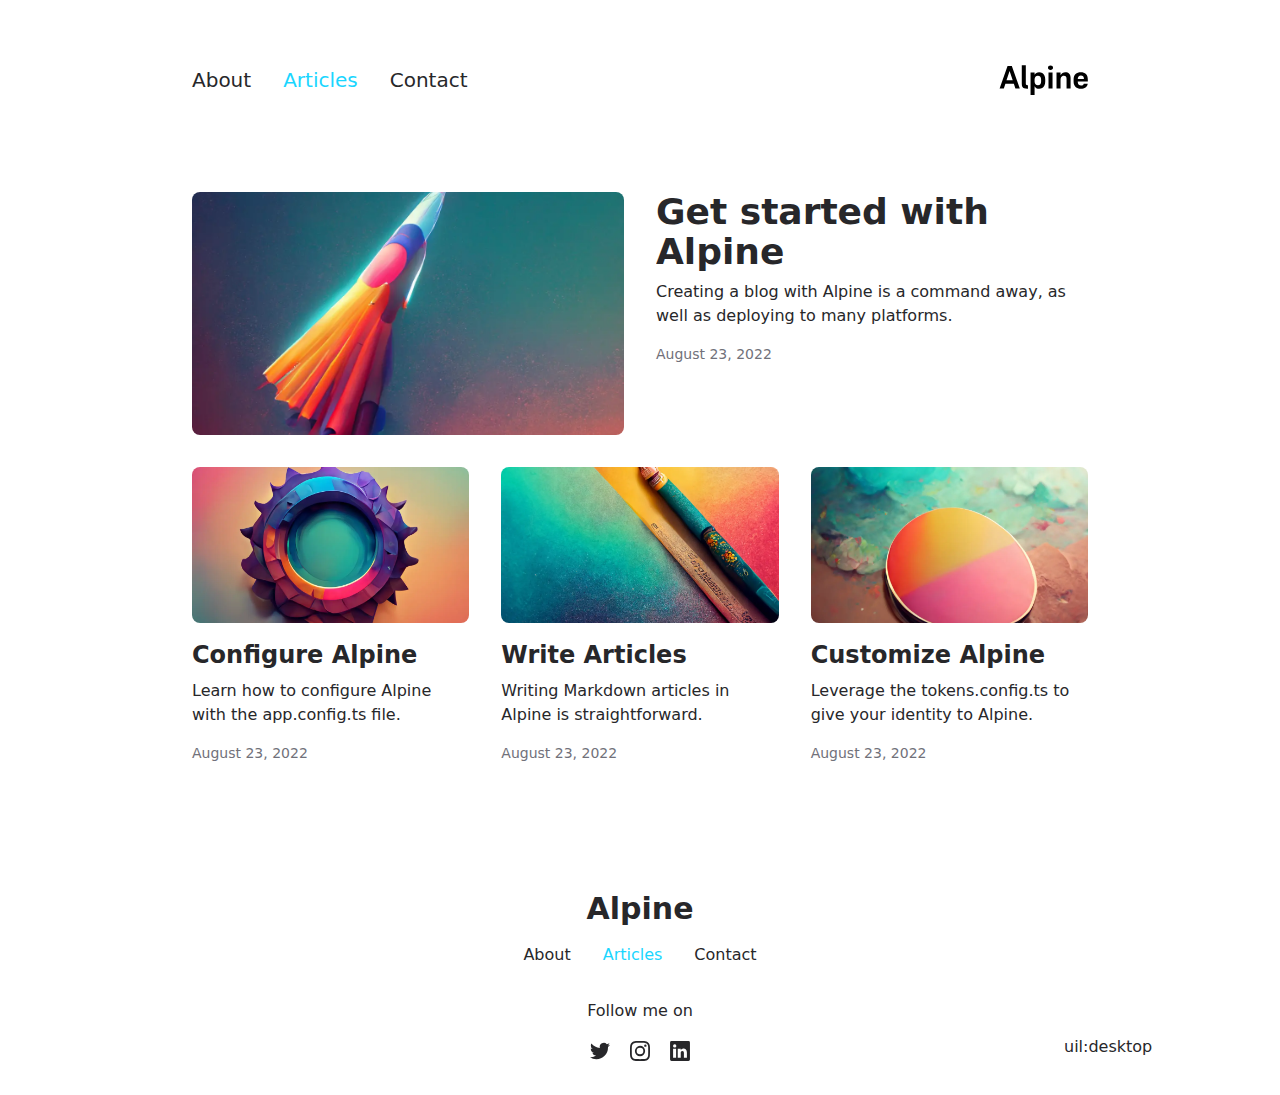
==== articles/index.html @ a4f049fe "Deploying to gh-pages from @ gardun0/jrge.dev@13ced532f6884e72c26c27ffb638f68c0d40d6a2 🚀" ====
<!DOCTYPE html><html  lang="en"><head><meta charset="utf-8">
<meta name="viewport" content="width=device-width, initial-scale=1">
<title>Articles</title>
<meta name="twitter:card" content="summary_large_image">
<meta name="description" content="The minimalist blog theme">
<meta property="og:description" content="The minimalist blog theme">
<meta property="og:image" content="/social-card-preview.png">
<meta property="og:image:width" content="400">
<meta property="og:image:height" content="300">
<meta property="og:image:alt" content="An image showcasing my project.">
<meta property="og:title" content="Articles">
<link rel="preload" as="fetch" crossorigin="anonymous" href="/articles/_payload.json?310885a6-45cf-49e5-b72a-ee10f4594321">
<link rel="stylesheet" href="/_nuxt/entry.CGDsR09b.css">
<link rel="stylesheet" href="/_nuxt/DocumentDrivenNotFound.D7Ogfkhr.css">
<link rel="stylesheet" href="/_nuxt/ArticlesList.Y0WfEeuC.css">
<link rel="stylesheet" href="/_nuxt/ArticlesListItem.BiimP01c.css">
<link rel="stylesheet" href="/_nuxt/ProseA.D4RtImXF.css">
<link rel="stylesheet" href="/_nuxt/ProseCodeInline.DPyaAaT7.css">
<link rel="modulepreload" as="script" crossorigin href="/_nuxt/DwgoKFRY.js">
<link rel="modulepreload" as="script" crossorigin href="/_nuxt/BgvqIIbP.js">
<link rel="modulepreload" as="script" crossorigin href="/_nuxt/DmcOaZJA.js">
<link rel="modulepreload" as="script" crossorigin href="/_nuxt/BT2u7eL3.js">
<link rel="modulepreload" as="script" crossorigin href="/_nuxt/CE3z_dSy.js">
<link rel="modulepreload" as="script" crossorigin href="/_nuxt/CX4j9kTU.js">
<link rel="modulepreload" as="script" crossorigin href="/_nuxt/Cusag2-t.js">
<link rel="modulepreload" as="script" crossorigin href="/_nuxt/DWcatIwq.js">
<link rel="modulepreload" as="script" crossorigin href="/_nuxt/BGIYNRrR.js">
<link rel="modulepreload" as="script" crossorigin href="/_nuxt/Z3zTzfqO.js">
<link rel="modulepreload" as="script" crossorigin href="/_nuxt/BDXi3t1p.js">
<link rel="modulepreload" as="script" crossorigin href="/_nuxt/BcWussCh.js">
<link rel="modulepreload" as="script" crossorigin href="/_nuxt/CdDIcrgh.js">
<link rel="modulepreload" as="script" crossorigin href="/_nuxt/Bj3ToEbf.js">
<link rel="modulepreload" as="script" crossorigin href="/_nuxt/K_tjIROr.js">
<link rel="prefetch" as="style" href="/_nuxt/article.DkPChugH.css">
<link rel="prefetch" as="script" crossorigin href="/_nuxt/NvTXvgBX.js">
<link rel="prefetch" as="script" crossorigin href="/_nuxt/Fs3GGLWB.js">
<link rel="prefetch" as="script" crossorigin href="/_nuxt/DlIsVT0Z.js">
<link rel="prefetch" as="style" href="/_nuxt/useStudio.DzA-IoZ4.css">
<link rel="prefetch" as="script" crossorigin href="/_nuxt/ZYH-drpW.js">
<link rel="prefetch" as="style" href="/_nuxt/error-404.Bwq3Qtp8.css">
<link rel="prefetch" as="script" crossorigin href="/_nuxt/D-zCGaoz.js">
<link rel="prefetch" as="style" href="/_nuxt/error-500.C69HPPxN.css">
<link rel="prefetch" as="script" crossorigin href="/_nuxt/Dinpb3Vk.js">
<script type="module" src="/_nuxt/DwgoKFRY.js" crossorigin></script><style id="pinceau-runtime-hydratable">@media{.phy[--]{--puid:-UDPWq-v;}.pv-PrzTDb{max-width:var(--elements-container-maxWidth);padding-left:var(--elements-container-padding-mobile);padding-right:var(--elements-container-padding-mobile);}@media (min-width: 475px){.pv-PrzTDb{padding-left:var(--elements-container-padding-xs);padding-right:var(--elements-container-padding-xs);}}@media (min-width: 640px){.pv-PrzTDb{padding-left:var(--elements-container-padding-sm);padding-right:var(--elements-container-padding-sm);}}@media (min-width: 768px){.pv-PrzTDb{padding-left:var(--elements-container-padding-md);padding-right:var(--elements-container-padding-md);}}} </style><style id="pinceau-theme">@media { :root {--pinceau-mq: initial; --alpine-readableLine: 68ch;--alpine-backdrop-backgroundColor: #f4f4f5b3;--prose-code-inline-padding: 0.2rem 0.375rem 0.2rem 0.375rem;--prose-code-block-backdropFilter: contrast(1);--prose-code-block-border-style: solid;--prose-code-block-border-width: 1px;--prose-tbody-tr-borderBottom-style: dashed;--prose-tbody-tr-borderBottom-width: 1px;--prose-th-textAlign: inherit;--prose-thead-borderBottom-style: solid;--prose-thead-borderBottom-width: 1px;--prose-thead-border-style: solid;--prose-thead-border-width: 0px;--prose-table-textAlign: start;--prose-hr-width: 1px;--prose-hr-style: solid;--prose-li-listStylePosition: outside;--prose-ol-li-markerColor: currentColor;--prose-ol-paddingInlineStart: 21px;--prose-ol-listStyleType: decimal;--prose-ul-li-markerColor: currentColor;--prose-ul-paddingInlineStart: 21px;--prose-ul-listStyleType: disc;--prose-blockquote-border-style: solid;--prose-blockquote-border-width: 4px;--prose-blockquote-quotes: '201C' '201D' '2018' '2019';--prose-blockquote-paddingInlineStart: 24px;--prose-a-code-color-hover: currentColor;--prose-a-code-color-static: currentColor;--prose-a-hasCode-borderBottom: none;--prose-a-border-distance: 2px;--prose-a-border-color-hover: currentColor;--prose-a-border-color-static: currentColor;--prose-a-border-style-hover: solid;--prose-a-border-style-static: dashed;--prose-a-border-width: 1px;--prose-a-color-static: inherit;--prose-a-textDecoration: none;--prose-h6-margin: 3rem 0 2rem;--prose-h5-margin: 3rem 0 2rem;--prose-h4-margin: 3rem 0 2rem;--prose-h3-margin: 3rem 0 2rem;--prose-h2-margin: 3rem 0 2rem;--prose-h1-margin: 0 0 2rem;--prose-p-fontSize: 18px;--typography-lead-loose: 2;--typography-lead-relaxed: 1.625;--typography-lead-normal: 1.5;--typography-lead-snug: 1.375;--typography-lead-tight: 1.25;--typography-lead-none: 1;--typography-lead-10: 2.5rem;--typography-lead-9: 2.25rem;--typography-lead-8: 2rem;--typography-lead-7: 1.75rem;--typography-lead-6: 1.5rem;--typography-lead-5: 1.25rem;--typography-lead-4: 1rem;--typography-lead-3: .75rem;--typography-lead-2: .5rem;--typography-lead-1: .025rem;--typography-fontWeight-black: 900;--typography-fontWeight-extrabold: 800;--typography-fontWeight-bold: 700;--typography-fontWeight-semibold: 600;--typography-fontWeight-medium: 500;--typography-fontWeight-normal: 400;--typography-fontWeight-light: 300;--typography-fontWeight-extralight: 200;--typography-fontWeight-thin: 100;--typography-fontSize-9xl: 128px;--typography-fontSize-8xl: 96px;--typography-fontSize-7xl: 72px;--typography-fontSize-6xl: 60px;--typography-fontSize-5xl: 48px;--typography-fontSize-4xl: 36px;--typography-fontSize-3xl: 30px;--typography-fontSize-2xl: 24px;--typography-fontSize-xl: 20px;--typography-fontSize-lg: 18px;--typography-fontSize-base: 16px;--typography-fontSize-sm: 14px;--typography-fontSize-xs: 12px;--typography-letterSpacing-wide: 0.025em;--typography-letterSpacing-tight: -0.025em;--typography-verticalMargin-base: 24px;--typography-verticalMargin-sm: 16px;--elements-border-secondary-hover: [object Object];--elements-backdrop-background: #fffc;--elements-backdrop-filter: saturate(200%) blur(20px);--elements-container-maxWidth: 64rem;--lead-loose: 2;--lead-relaxed: 1.625;--lead-normal: 1.5;--lead-snug: 1.375;--lead-tight: 1.25;--lead-none: 1;--lead-10: 2.5rem;--lead-9: 2.25rem;--lead-8: 2rem;--lead-7: 1.75rem;--lead-6: 1.5rem;--lead-5: 1.25rem;--lead-4: 1rem;--lead-3: .75rem;--lead-2: .5rem;--lead-1: .025rem;--letterSpacing-widest: 0.1em;--letterSpacing-wider: 0.05em;--letterSpacing-wide: 0.025em;--letterSpacing-normal: 0em;--letterSpacing-tight: -0.025em;--letterSpacing-tighter: -0.05em;--fontSize-9xl: 8rem;--fontSize-8xl: 6rem;--fontSize-7xl: 4.5rem;--fontSize-6xl: 3.75rem;--fontSize-5xl: 3rem;--fontSize-4xl: 2.25rem;--fontSize-3xl: 1.875rem;--fontSize-2xl: 1.5rem;--fontSize-xl: 1.25rem;--fontSize-lg: 1.125rem;--fontSize-base: 1rem;--fontSize-sm: 0.875rem;--fontSize-xs: 0.75rem;--fontWeight-black: 900;--fontWeight-extrabold: 800;--fontWeight-bold: 700;--fontWeight-semibold: 600;--fontWeight-medium: 500;--fontWeight-normal: 400;--fontWeight-light: 300;--fontWeight-extralight: 200;--fontWeight-thin: 100;--font-mono: ui-monospace, SFMono-Regular, Menlo, Monaco, Consolas, Liberation Mono, Courier New, monospace;--font-serif: ui-serif, Georgia, Cambria, Times New Roman, Times, serif;--font-sans: ui-sans-serif, system-ui, -apple-system, BlinkMacSystemFont, Segoe UI, Roboto, Helvetica Neue, Arial, Noto Sans, sans-serif, Apple Color Emoji, Segoe UI Emoji, Segoe UI Symbol, Noto Color Emoji;--opacity-total: 1;--opacity-high: 0.8;--opacity-medium: 0.5;--opacity-soft: 0.3;--opacity-light: 0.15;--opacity-bright: 0.1;--opacity-noOpacity: 0;--borderWidth-lg: 3px;--borderWidth-md: 2px;--borderWidth-sm: 1px;--borderWidth-noBorder: 0;--space-rem-875: 0.875rem;--space-rem-625: 0.625rem;--space-rem-375: 0.375rem;--space-rem-125: 0.125rem;--space-px: 1px;--space-128: 32rem;--space-96: 24rem;--space-80: 20rem;--space-72: 18rem;--space-64: 16rem;--space-60: 15rem;--space-56: 14rem;--space-52: 13rem;--space-48: 12rem;--space-44: 11rem;--space-40: 10rem;--space-36: 9rem;--space-32: 8rem;--space-28: 7rem;--space-24: 6rem;--space-20: 5rem;--space-16: 4rem;--space-14: 3.5rem;--space-12: 3rem;--space-11: 2.75rem;--space-10: 2.5rem;--space-9: 2.25rem;--space-8: 2rem;--space-7: 1.75rem;--space-6: 1.5rem;--space-5: 1.25rem;--space-4: 1rem;--space-3: 0.75rem;--space-2: 0.5rem;--space-1: 0.25rem;--space-0: 0px;--size-full: 100%;--size-7xl: 80rem;--size-6xl: 72rem;--size-5xl: 64rem;--size-4xl: 56rem;--size-3xl: 48rem;--size-2xl: 42rem;--size-xl: 36rem;--size-lg: 32rem;--size-md: 28rem;--size-sm: 24rem;--size-xs: 20rem;--size-200: 200px;--size-104: 104px;--size-80: 80px;--size-64: 64px;--size-56: 56px;--size-48: 48px;--size-40: 40px;--size-32: 32px;--size-24: 24px;--size-20: 20px;--size-16: 16px;--size-12: 12px;--size-8: 8px;--size-6: 6px;--size-4: 4px;--size-2: 2px;--size-0: 0px;--radii-full: 9999px;--radii-3xl: 1.75rem;--radii-2xl: 1.5rem;--radii-xl: 1rem;--radii-lg: 0.75rem;--radii-md: 0.5rem;--radii-sm: 0.375rem;--radii-xs: 0.25rem;--radii-2xs: 0.125rem;--radii-none: 0px;--shadow-none: 0px 0px 0px 0px transparent;--shadow-lg: 0px 10px 15px -3px #000000, 0px 4px 6px -4px #000000;--shadow-md: 0px 4px 6px -1px #000000, 0px 2px 4px -2px #000000;--shadow-sm: 0px 1px 3px 0px #000000, 0px 1px 2px -1px #000000;--shadow-xs: 0px 1px 2px 0px #000000;--height-screen: 100vh;--width-screen: 100vw;--color-primary-900: #002e38;--color-primary-800: #005c70;--color-primary-700: #008aa9;--color-primary-600: #00b9e1;--color-primary-500: #1ad6ff;--color-primary-400: #40ddff;--color-primary-300: #66e4ff;--color-primary-200: #8deaff;--color-primary-100: #b3f1ff;--color-primary-50: #d9f8ff;--color-ruby-900: #380011;--color-ruby-800: #700021;--color-ruby-700: #a90032;--color-ruby-600: #e10043;--color-ruby-500: #ff1a5e;--color-ruby-400: #ff4079;--color-ruby-300: #ff6694;--color-ruby-200: #ff8dae;--color-ruby-100: #ffb3c9;--color-ruby-50: #ffd9e4;--color-pink-900: #380025;--color-pink-800: #70004b;--color-pink-700: #a90070;--color-pink-600: #e10095;--color-pink-500: #ff1ab2;--color-pink-400: #ff40bf;--color-pink-300: #ff66cc;--color-pink-200: #ff8dd8;--color-pink-100: #ffb3e5;--color-pink-50: #ffd9f2;--color-purple-900: #190038;--color-purple-800: #330070;--color-purple-700: #4c00a9;--color-purple-600: #6500e1;--color-purple-500: #811aff;--color-purple-400: #9640ff;--color-purple-300: #ab66ff;--color-purple-200: #c08dff;--color-purple-100: #d5b3ff;--color-purple-50: #ead9ff;--color-royalblue-900: #0b0531;--color-royalblue-800: #160a62;--color-royalblue-700: #211093;--color-royalblue-600: #2c15c4;--color-royalblue-500: #4127e8;--color-royalblue-400: #614bec;--color-royalblue-300: #806ff0;--color-royalblue-200: #a093f3;--color-royalblue-100: #c0b7f7;--color-royalblue-50: #dfdbfb;--color-indigoblue-900: #001238;--color-indigoblue-800: #002370;--color-indigoblue-700: #0035a9;--color-indigoblue-600: #0047e1;--color-indigoblue-500: #1a62ff;--color-indigoblue-400: #407cff;--color-indigoblue-300: #6696ff;--color-indigoblue-200: #8db0ff;--color-indigoblue-100: #b3cbff;--color-indigoblue-50: #d9e5ff;--color-blue-900: #002438;--color-blue-800: #004870;--color-blue-700: #006ca9;--color-blue-600: #0090e1;--color-blue-500: #1aadff;--color-blue-400: #40bbff;--color-blue-300: #66c8ff;--color-blue-200: #8dd6ff;--color-blue-100: #b3e4ff;--color-blue-50: #d9f1ff;--color-lightblue-900: #002e38;--color-lightblue-800: #005c70;--color-lightblue-700: #008aa9;--color-lightblue-600: #00b9e1;--color-lightblue-500: #1ad6ff;--color-lightblue-400: #40ddff;--color-lightblue-300: #66e4ff;--color-lightblue-200: #8deaff;--color-lightblue-100: #b3f1ff;--color-lightblue-50: #d9f8ff;--color-teal-900: #062a28;--color-teal-800: #0b544f;--color-teal-700: #117d77;--color-teal-600: #16a79e;--color-teal-500: #1cd1c6;--color-teal-400: #36e4da;--color-teal-300: #5fe9e1;--color-teal-200: #87efe9;--color-teal-100: #aff4f0;--color-teal-50: #d7faf8;--color-pear-900: #2a2b09;--color-pear-800: #545512;--color-pear-700: #7e801b;--color-pear-600: #a8aa24;--color-pear-500: #d0d32f;--color-pear-400: #d8da52;--color-pear-300: #e0e274;--color-pear-200: #e8e997;--color-pear-100: #eff0ba;--color-pear-50: #f7f8dc;--color-red-900: #380300;--color-red-800: #700700;--color-red-700: #a90a00;--color-red-600: #e10e00;--color-red-500: #ff281a;--color-red-400: #ff4c40;--color-red-300: #ff7066;--color-red-200: #ff948d;--color-red-100: #ffb7b3;--color-red-50: #ffdbd9;--color-orange-900: #381800;--color-orange-800: #702f00;--color-orange-700: #a94700;--color-orange-600: #e15e00;--color-orange-500: #ff7a1a;--color-orange-400: #ff9040;--color-orange-300: #ffa666;--color-orange-200: #ffbd8d;--color-orange-100: #ffd3b3;--color-orange-50: #ffe9d9;--color-yellow-900: #362b03;--color-yellow-800: #6d5605;--color-yellow-700: #a38108;--color-yellow-600: #daac0a;--color-yellow-500: #f5c828;--color-yellow-400: #f7d14c;--color-yellow-300: #f8da70;--color-yellow-200: #fae393;--color-yellow-100: #fcedb7;--color-yellow-50: #fdf6db;--color-green-900: #003f25;--color-green-800: #005e38;--color-green-700: #007e4a;--color-green-600: #009d5d;--color-green-500: #00bd6f;--color-green-400: #00dc82;--color-green-300: #30ffaa;--color-green-200: #83ffcc;--color-green-100: #acffdd;--color-green-50: #d6ffee;--color-gray-900: #18181B;--color-gray-800: #27272A;--color-gray-700: #3f3f46;--color-gray-600: #52525B;--color-gray-500: #71717A;--color-gray-400: #a1a1aa;--color-gray-300: #D4d4d8;--color-gray-200: #e4e4e7;--color-gray-100: #f4f4f5;--color-gray-50: #fafafa;--color-black: #0c0c0d;--color-white: #FFFFFF;--media-portrait: only screen and (orientation: portrait);--media-landscape: only screen and (orientation: landscape);--media-rm: (prefers-reduced-motion: reduce);--media-2xl: (min-width: 1536px);--media-xl: (min-width: 1280px);--media-lg: (min-width: 1024px);--media-md: (min-width: 768px);--media-sm: (min-width: 640px);--media-xs: (min-width: 475px);--alpine-body-color: var(--color-gray-800);--alpine-body-backgroundColor: var(--color-white);--prose-code-inline-fontWeight: var(--typography-fontWeight-normal);--prose-code-inline-fontSize: var(--typography-fontSize-sm);--prose-code-inline-borderRadius: var(--radii-xs);--prose-code-block-pre-padding: var(--typography-verticalMargin-sm);--prose-code-block-margin: var(--typography-verticalMargin-base) 0;--prose-code-block-fontSize: var(--typography-fontSize-sm);--prose-tbody-code-inline-fontSize: var(--typography-fontSize-sm);--prose-tbody-td-padding: var(--typography-verticalMargin-sm);--prose-th-fontWeight: var(--typography-fontWeight-semibold);--prose-th-padding: 0 var(--typography-verticalMargin-sm) var(--typography-verticalMargin-sm) var(--typography-verticalMargin-sm);--prose-table-lineHeight: var(--typography-lead-6);--prose-table-fontSize: var(--typography-fontSize-sm);--prose-table-margin: var(--typography-verticalMargin-base) 0;--prose-hr-margin: var(--typography-verticalMargin-base) 0;--prose-li-margin: var(--typography-verticalMargin-sm) 0;--prose-ol-margin: var(--typography-verticalMargin-base) 0;--prose-ul-margin: var(--typography-verticalMargin-base) 0;--prose-blockquote-margin: var(--typography-verticalMargin-base) 0;--prose-a-code-border-style: var(--prose-a-border-style-static);--prose-a-code-border-width: var(--prose-a-border-width);--prose-a-fontWeight: var(--typography-fontWeight-medium);--prose-img-margin: var(--typography-verticalMargin-base) 0;--prose-strong-fontWeight: var(--typography-fontWeight-semibold);--prose-h6-iconSize: var(--typography-fontSize-base);--prose-h6-fontWeight: var(--typography-fontWeight-semibold);--prose-h6-lineHeight: var(--typography-lead-normal);--prose-h6-fontSize: var(--typography-fontSize-lg);--prose-h5-iconSize: var(--typography-fontSize-lg);--prose-h5-fontWeight: var(--typography-fontWeight-semibold);--prose-h5-lineHeight: var(--typography-lead-snug);--prose-h5-fontSize: var(--typography-fontSize-xl);--prose-h4-iconSize: var(--typography-fontSize-lg);--prose-h4-letterSpacing: var(--typography-letterSpacing-tight);--prose-h4-fontWeight: var(--typography-fontWeight-semibold);--prose-h4-lineHeight: var(--typography-lead-snug);--prose-h4-fontSize: var(--typography-fontSize-2xl);--prose-h3-iconSize: var(--typography-fontSize-xl);--prose-h3-letterSpacing: var(--typography-letterSpacing-tight);--prose-h3-fontWeight: var(--typography-fontWeight-semibold);--prose-h3-lineHeight: var(--typography-lead-snug);--prose-h3-fontSize: var(--typography-fontSize-3xl);--prose-h2-iconSize: var(--typography-fontSize-2xl);--prose-h2-letterSpacing: var(--typography-letterSpacing-tight);--prose-h2-fontWeight: var(--typography-fontWeight-semibold);--prose-h2-lineHeight: var(--typography-lead-tight);--prose-h2-fontSize: var(--typography-fontSize-4xl);--prose-h1-iconSize: var(--typography-fontSize-3xl);--prose-h1-letterSpacing: var(--typography-letterSpacing-tight);--prose-h1-fontWeight: var(--typography-fontWeight-bold);--prose-h1-lineHeight: var(--typography-lead-tight);--prose-h1-fontSize: var(--typography-fontSize-5xl);--prose-p-br-margin: var(--typography-verticalMargin-base) 0 0 0;--prose-p-margin: var(--typography-verticalMargin-base) 0;--prose-p-lineHeight: var(--typography-lead-normal);--typography-color-primary-900: var(--color-primary-900);--typography-color-primary-800: var(--color-primary-800);--typography-color-primary-700: var(--color-primary-700);--typography-color-primary-600: var(--color-primary-600);--typography-color-primary-500: var(--color-primary-500);--typography-color-primary-400: var(--color-primary-400);--typography-color-primary-300: var(--color-primary-300);--typography-color-primary-200: var(--color-primary-200);--typography-color-primary-100: var(--color-primary-100);--typography-color-primary-50: var(--color-primary-50);--typography-font-code: var(--font-mono);--typography-font-body: var(--font-sans);--typography-font-display: var(--font-sans);--typography-body-backgroundColor: var(--color-white);--typography-body-color: var(--color-black);--elements-state-danger-borderColor-secondary: var(--color-red-200);--elements-state-danger-borderColor-primary: var(--color-red-100);--elements-state-danger-backgroundColor-secondary: var(--color-red-100);--elements-state-danger-backgroundColor-primary: var(--color-red-50);--elements-state-danger-color-secondary: var(--color-red-600);--elements-state-danger-color-primary: var(--color-red-500);--elements-state-warning-borderColor-secondary: var(--color-yellow-200);--elements-state-warning-borderColor-primary: var(--color-yellow-100);--elements-state-warning-backgroundColor-secondary: var(--color-yellow-100);--elements-state-warning-backgroundColor-primary: var(--color-yellow-50);--elements-state-warning-color-secondary: var(--color-yellow-700);--elements-state-warning-color-primary: var(--color-yellow-600);--elements-state-success-borderColor-secondary: var(--color-green-200);--elements-state-success-borderColor-primary: var(--color-green-100);--elements-state-success-backgroundColor-secondary: var(--color-green-100);--elements-state-success-backgroundColor-primary: var(--color-green-50);--elements-state-success-color-secondary: var(--color-green-600);--elements-state-success-color-primary: var(--color-green-500);--elements-state-info-borderColor-secondary: var(--color-blue-200);--elements-state-info-borderColor-primary: var(--color-blue-100);--elements-state-info-backgroundColor-secondary: var(--color-blue-100);--elements-state-info-backgroundColor-primary: var(--color-blue-50);--elements-state-info-color-secondary: var(--color-blue-600);--elements-state-info-color-primary: var(--color-blue-500);--elements-state-primary-borderColor-secondary: var(--color-primary-200);--elements-state-primary-borderColor-primary: var(--color-primary-100);--elements-state-primary-backgroundColor-secondary: var(--color-primary-100);--elements-state-primary-backgroundColor-primary: var(--color-primary-50);--elements-state-primary-color-secondary: var(--color-primary-700);--elements-state-primary-color-primary: var(--color-primary-600);--elements-surface-secondary-backgroundColor: var(--color-gray-200);--elements-surface-primary-backgroundColor: var(--color-gray-100);--elements-surface-background-base: var(--color-gray-100);--elements-border-secondary-static: var(--color-gray-200);--elements-border-primary-hover: var(--color-gray-200);--elements-border-primary-static: var(--color-gray-100);--elements-container-padding-md: var(--space-16);--elements-container-padding-sm: var(--space-12);--elements-container-padding-xs: var(--space-8);--elements-container-padding-mobile: var(--space-6);--elements-text-secondary-color-hover: var(--color-gray-700);--elements-text-secondary-color-static: var(--color-gray-500);--elements-text-primary-color-static: var(--color-gray-900);--text-6xl-lineHeight: var(--lead-none);--text-6xl-fontSize: var(--fontSize-6xl);--text-5xl-lineHeight: var(--lead-none);--text-5xl-fontSize: var(--fontSize-5xl);--text-4xl-lineHeight: var(--lead-10);--text-4xl-fontSize: var(--fontSize-4xl);--text-3xl-lineHeight: var(--lead-9);--text-3xl-fontSize: var(--fontSize-3xl);--text-2xl-lineHeight: var(--lead-8);--text-2xl-fontSize: var(--fontSize-2xl);--text-xl-lineHeight: var(--lead-7);--text-xl-fontSize: var(--fontSize-xl);--text-lg-lineHeight: var(--lead-7);--text-lg-fontSize: var(--fontSize-lg);--text-base-lineHeight: var(--lead-6);--text-base-fontSize: var(--fontSize-base);--text-sm-lineHeight: var(--lead-5);--text-sm-fontSize: var(--fontSize-sm);--text-xs-lineHeight: var(--lead-4);--text-xs-fontSize: var(--fontSize-xs);--shadow-2xl: 0px 25px 50px -12px var(--color-gray-900);--shadow-xl: 0px 20px 25px -5px var(--color-gray-400), 0px 8px 10px -6px #000000;--color-secondary-900: var(--color-gray-900);--color-secondary-800: var(--color-gray-800);--color-secondary-700: var(--color-gray-700);--color-secondary-600: var(--color-gray-600);--color-secondary-500: var(--color-gray-500);--color-secondary-400: var(--color-gray-400);--color-secondary-300: var(--color-gray-300);--color-secondary-200: var(--color-gray-200);--color-secondary-100: var(--color-gray-100);--color-secondary-50: var(--color-gray-50);--prose-a-code-background-hover: var(--typography-color-primary-50);--prose-a-code-border-color-hover: var(--typography-color-primary-500);--prose-a-color-hover: var(--typography-color-primary-500);--typography-color-secondary-900: var(--color-secondary-900);--typography-color-secondary-800: var(--color-secondary-800);--typography-color-secondary-700: var(--color-secondary-700);--typography-color-secondary-600: var(--color-secondary-600);--typography-color-secondary-500: var(--color-secondary-500);--typography-color-secondary-400: var(--color-secondary-400);--typography-color-secondary-300: var(--color-secondary-300);--typography-color-secondary-200: var(--color-secondary-200);--typography-color-secondary-100: var(--color-secondary-100);--typography-color-secondary-50: var(--color-secondary-50);--prose-code-inline-backgroundColor: var(--typography-color-secondary-100);--prose-code-inline-color: var(--typography-color-secondary-700);--prose-code-block-backgroundColor: var(--typography-color-secondary-100);--prose-code-block-color: var(--typography-color-secondary-700);--prose-code-block-border-color: var(--typography-color-secondary-200);--prose-tbody-tr-borderBottom-color: var(--typography-color-secondary-200);--prose-th-color: var(--typography-color-secondary-600);--prose-thead-borderBottom-color: var(--typography-color-secondary-200);--prose-thead-border-color: var(--typography-color-secondary-300);--prose-hr-color: var(--typography-color-secondary-200);--prose-blockquote-border-color: var(--typography-color-secondary-200);--prose-blockquote-color: var(--typography-color-secondary-500);--prose-a-code-border-color-static: var(--typography-color-secondary-400); } }@media { :root.dark {--pinceau-mq: dark; --alpine-backdrop-backgroundColor: #18181bb3;--prose-code-block-backdropFilter: contrast(1);--prose-ol-li-markerColor: currentColor;--prose-ul-li-markerColor: currentColor;--prose-a-code-color-hover: currentColor;--prose-a-code-color-static: currentColor;--prose-a-border-color-hover: currentColor;--prose-a-border-color-static: currentColor;--prose-a-color-static: inherit;--elements-backdrop-background: #0c0d0ccc;--alpine-body-color: var(--color-gray-200);--alpine-body-backgroundColor: var(--color-black);--typography-body-backgroundColor: var(--color-black);--typography-body-color: var(--color-white);--elements-state-danger-borderColor-secondary: var(--color-red-700);--elements-state-danger-borderColor-primary: var(--color-red-800);--elements-state-danger-backgroundColor-secondary: var(--color-red-800);--elements-state-danger-backgroundColor-primary: var(--color-red-900);--elements-state-danger-color-secondary: var(--color-red-200);--elements-state-danger-color-primary: var(--color-red-300);--elements-state-warning-borderColor-secondary: var(--color-yellow-700);--elements-state-warning-borderColor-primary: var(--color-yellow-800);--elements-state-warning-backgroundColor-secondary: var(--color-yellow-800);--elements-state-warning-backgroundColor-primary: var(--color-yellow-900);--elements-state-warning-color-secondary: var(--color-yellow-200);--elements-state-warning-color-primary: var(--color-yellow-400);--elements-state-success-borderColor-secondary: var(--color-green-700);--elements-state-success-borderColor-primary: var(--color-green-800);--elements-state-success-backgroundColor-secondary: var(--color-green-800);--elements-state-success-backgroundColor-primary: var(--color-green-900);--elements-state-success-color-secondary: var(--color-green-200);--elements-state-success-color-primary: var(--color-green-400);--elements-state-info-borderColor-secondary: var(--color-blue-700);--elements-state-info-borderColor-primary: var(--color-blue-800);--elements-state-info-backgroundColor-secondary: var(--color-blue-800);--elements-state-info-backgroundColor-primary: var(--color-blue-900);--elements-state-info-color-secondary: var(--color-blue-200);--elements-state-info-color-primary: var(--color-blue-400);--elements-state-primary-borderColor-secondary: var(--color-primary-700);--elements-state-primary-borderColor-primary: var(--color-primary-800);--elements-state-primary-backgroundColor-secondary: var(--color-primary-800);--elements-state-primary-backgroundColor-primary: var(--color-primary-900);--elements-state-primary-color-secondary: var(--color-primary-200);--elements-state-primary-color-primary: var(--color-primary-400);--elements-surface-secondary-backgroundColor: var(--color-gray-800);--elements-surface-primary-backgroundColor: var(--color-gray-900);--elements-surface-background-base: var(--color-gray-900);--elements-border-secondary-static: var(--color-gray-800);--elements-border-primary-hover: var(--color-gray-800);--elements-border-primary-static: var(--color-gray-900);--elements-text-secondary-color-hover: var(--color-gray-200);--elements-text-secondary-color-static: var(--color-gray-400);--elements-text-primary-color-static: var(--color-gray-50);--prose-a-code-background-hover: var(--typography-color-primary-900);--prose-a-code-border-color-hover: var(--typography-color-primary-600);--prose-a-color-hover: var(--typography-color-primary-400);--prose-code-inline-backgroundColor: var(--typography-color-secondary-800);--prose-code-inline-color: var(--typography-color-secondary-200);--prose-code-block-backgroundColor: var(--typography-color-secondary-900);--prose-code-block-color: var(--typography-color-secondary-200);--prose-code-block-border-color: var(--typography-color-secondary-800);--prose-tbody-tr-borderBottom-color: var(--typography-color-secondary-800);--prose-th-color: var(--typography-color-secondary-400);--prose-thead-borderBottom-color: var(--typography-color-secondary-800);--prose-thead-border-color: var(--typography-color-secondary-600);--prose-hr-color: var(--typography-color-secondary-800);--prose-blockquote-border-color: var(--typography-color-secondary-700);--prose-blockquote-color: var(--typography-color-secondary-400);--prose-a-code-border-color-static: var(--typography-color-secondary-600); } }</style><script>"use strict";(()=>{const a=window,e=document.documentElement,c=window.localStorage,d=["dark","light"],n=c&&c.getItem&&c.getItem("nuxt-color-mode")||"system";let l=n==="system"?f():n;const i=e.getAttribute("data-color-mode-forced");i&&(l=i),r(l),a["__NUXT_COLOR_MODE__"]={preference:n,value:l,getColorScheme:f,addColorScheme:r,removeColorScheme:u};function r(o){const t=""+o+"",s="";e.classList?e.classList.add(t):e.className+=" "+t,s&&e.setAttribute("data-"+s,o)}function u(o){const t=""+o+"",s="";e.classList?e.classList.remove(t):e.className=e.className.replace(new RegExp(t,"g"),""),s&&e.removeAttribute("data-"+s)}function m(o){return a.matchMedia("(prefers-color-scheme"+o+")")}function f(){if(a.matchMedia&&m("").media!=="not all"){for(const o of d)if(m(":"+o).matches)return o}return"light"}})();
</script></head><body><div id="__nuxt"><div class="container pv-PrzTDb pc--UDPWq app-layout" data-v-b7128002 data-v-aa14d472><!--[--><div class="nuxt-progress" style="width:0%;height:3px;opacity:0;background-size:Infinity% auto;" data-v-b7128002></div><header class="right" data-v-b7128002 data-v-dfd7c317><div class="menu" data-v-dfd7c317><button aria-label="Navigation Menu" data-v-dfd7c317><svg width="24" height="24" viewBox="0 0 68 68" fill="currentColor" xmlns="http://www.w3.org/2000/svg" data-v-dfd7c317><path d="M8 34C8 32.1362 8 31.2044 8.30448 30.4693C8.71046 29.4892 9.48915 28.7105 10.4693 28.3045C11.2044 28 12.1362 28 14 28C15.8638 28 16.7956 28 17.5307 28.3045C18.5108 28.7105 19.2895 29.4892 19.6955 30.4693C20 31.2044 20 32.1362 20 34C20 35.8638 20 36.7956 19.6955 37.5307C19.2895 38.5108 18.5108 39.2895 17.5307 39.6955C16.7956 40 15.8638 40 14 40C12.1362 40 11.2044 40 10.4693 39.6955C9.48915 39.2895 8.71046 38.5108 8.30448 37.5307C8 36.7956 8 35.8638 8 34Z" data-v-dfd7c317></path><path d="M28 34C28 32.1362 28 31.2044 28.3045 30.4693C28.7105 29.4892 29.4892 28.7105 30.4693 28.3045C31.2044 28 32.1362 28 34 28C35.8638 28 36.7956 28 37.5307 28.3045C38.5108 28.7105 39.2895 29.4892 39.6955 30.4693C40 31.2044 40 32.1362 40 34C40 35.8638 40 36.7956 39.6955 37.5307C39.2895 38.5108 38.5108 39.2895 37.5307 39.6955C36.7956 40 35.8638 40 34 40C32.1362 40 31.2044 40 30.4693 39.6955C29.4892 39.2895 28.7105 38.5108 28.3045 37.5307C28 36.7956 28 35.8638 28 34Z" data-v-dfd7c317></path><path d="M48 34C48 32.1362 48 31.2044 48.3045 30.4693C48.7105 29.4892 49.4892 28.7105 50.4693 28.3045C51.2044 28 52.1362 28 54 28C55.8638 28 56.7956 28 57.5307 28.3045C58.5108 28.7105 59.2895 29.4892 59.6955 30.4693C60 31.2044 60 32.1362 60 34C60 35.8638 60 36.7956 59.6955 37.5307C59.2895 38.5108 58.5108 39.2895 57.5307 39.6955C56.7956 40 55.8638 40 54 40C52.1362 40 51.2044 40 50.4693 39.6955C49.4892 39.2895 48.7105 38.5108 48.3045 37.5307C48 36.7956 48 35.8638 48 34Z" data-v-dfd7c317></path></svg></button></div><div class="overlay" data-v-dfd7c317><nav data-v-dfd7c317 data-v-553f153c><ul data-v-553f153c><!--[--><li data-v-553f153c><a href="/" class="" data-v-553f153c><span class="underline-fx" data-v-553f153c></span> About</a></li><li data-v-553f153c><a aria-current="page" href="/articles" class="router-link-active router-link-exact-active" data-v-553f153c><span class="underline-fx" data-v-553f153c></span> Articles</a></li><li data-v-553f153c><a href="/contact" class="" data-v-553f153c><span class="underline-fx" data-v-553f153c></span> Contact</a></li><!--]--></ul></nav></div><div class="logo" data-v-dfd7c317><a href="/" class="" data-v-dfd7c317><img src="/logo-dark.svg" class="dark-img" alt="alpine" width="89" height="31" data-v-dfd7c317><img src="/logo.svg" class="light-img" alt="alpine" width="89" height="31" data-v-dfd7c317></a></div><div class="main-nav" data-v-dfd7c317><nav data-v-dfd7c317 data-v-553f153c><ul data-v-553f153c><!--[--><li data-v-553f153c><a href="/" class="" data-v-553f153c><span class="underline-fx" data-v-553f153c></span> About</a></li><li data-v-553f153c><a aria-current="page" href="/articles" class="router-link-active router-link-exact-active" data-v-553f153c><span class="underline-fx" data-v-553f153c></span> Articles</a></li><li data-v-553f153c><a href="/contact" class="" data-v-553f153c><span class="underline-fx" data-v-553f153c></span> Contact</a></li><!--]--></ul></nav></div></header><!--[--><div class="document-driven-page"><main><!--[--><div><div class="articles-list" data-v-9864cc41><div class="featured" data-v-9864cc41><article class="featured" data-v-9864cc41 data-v-f1a3eb6c><div class="image" data-v-f1a3eb6c><!----><a href="/articles/get-started" class="" data-v-f1a3eb6c><img src="/articles/get-started.webp" alt="Get started with Alpine" width="16" height="9" data-v-f1a3eb6c></a></div><div class="content" data-v-f1a3eb6c><a href="/articles/get-started" class="headline" data-v-f1a3eb6c><h1 data-v-f1a3eb6c>Get started with Alpine</h1></a><p class="description" data-v-f1a3eb6c>Creating a blog with Alpine is a command away, as well as deploying to many platforms.</p><time data-v-f1a3eb6c>August 23, 2022</time></div></article></div><div class="layout" data-v-9864cc41><!--[--><article class="" data-v-9864cc41 data-v-f1a3eb6c><div class="image" data-v-f1a3eb6c><!----><a href="/articles/configure" class="" data-v-f1a3eb6c><img src="/articles/configure-alpine.webp" alt="Configure Alpine" width="16" height="9" data-v-f1a3eb6c></a></div><div class="content" data-v-f1a3eb6c><a href="/articles/configure" class="headline" data-v-f1a3eb6c><h1 data-v-f1a3eb6c>Configure Alpine</h1></a><p class="description" data-v-f1a3eb6c>Learn how to configure Alpine with the app.config.ts file.</p><time data-v-f1a3eb6c>August 23, 2022</time></div></article><article class="" data-v-9864cc41 data-v-f1a3eb6c><div class="image" data-v-f1a3eb6c><!----><a href="/articles/write-articles" class="" data-v-f1a3eb6c><img src="/articles/write-articles.webp" alt="Write Articles" width="16" height="9" data-v-f1a3eb6c></a></div><div class="content" data-v-f1a3eb6c><a href="/articles/write-articles" class="headline" data-v-f1a3eb6c><h1 data-v-f1a3eb6c>Write Articles</h1></a><p class="description" data-v-f1a3eb6c>Writing Markdown articles in Alpine is straightforward.</p><time data-v-f1a3eb6c>August 23, 2022</time></div></article><article class="" data-v-9864cc41 data-v-f1a3eb6c><div class="image" data-v-f1a3eb6c><!----><a href="/articles/design-tokens" class="" data-v-f1a3eb6c><img src="/articles/design-tokens.webp" alt="Customize Alpine" width="16" height="9" data-v-f1a3eb6c></a></div><div class="content" data-v-f1a3eb6c><a href="/articles/design-tokens" class="headline" data-v-f1a3eb6c><h1 data-v-f1a3eb6c>Customize Alpine</h1></a><p class="description" data-v-f1a3eb6c>Leverage the tokens.config.ts to give your identity to Alpine.</p><time data-v-f1a3eb6c>August 23, 2022</time></div></article><!--]--></div></div></div><!--]--></main></div><!--]--><footer class="center" data-v-b7128002 data-v-2d5209d7><a href="https://www.github.com/nuxt-themes/alpine" rel="noopener noreferrer" class="credits" data-v-2d5209d7>Alpine</a><div class="navigation" data-v-2d5209d7><nav data-v-2d5209d7 data-v-553f153c><ul data-v-553f153c><!--[--><li data-v-553f153c><a href="/" class="" data-v-553f153c><span class="underline-fx" data-v-553f153c></span> About</a></li><li data-v-553f153c><a aria-current="page" href="/articles" class="router-link-active router-link-exact-active" data-v-553f153c><span class="underline-fx" data-v-553f153c></span> Articles</a></li><li data-v-553f153c><a href="/contact" class="" data-v-553f153c><span class="underline-fx" data-v-553f153c></span> Contact</a></li><!--]--></ul></nav></div><p class="message" data-v-2d5209d7>Follow me on</p><div class="icons" data-v-2d5209d7><div class="social" data-v-2d5209d7><!--[--><a href="https://twitter.com/nuxtlabs" rel="noopener noreferrer" target="_blank" title="nuxtlabs" aria-label="nuxtlabs" data-v-3529012b><svg xmlns="http://www.w3.org/2000/svg" xmlns:xlink="http://www.w3.org/1999/xlink" aria-hidden="true" role="img" class="icon" data-v-3529012b style="" width="1em" height="1em" viewBox="0 0 24 24" data-v-bcfe47ef><path fill="currentColor" d="M22 5.8a8.49 8.49 0 0 1-2.36.64a4.13 4.13 0 0 0 1.81-2.27a8.21 8.21 0 0 1-2.61 1a4.1 4.1 0 0 0-7 3.74a11.64 11.64 0 0 1-8.45-4.29a4.16 4.16 0 0 0-.55 2.07a4.09 4.09 0 0 0 1.82 3.41a4.05 4.05 0 0 1-1.86-.51v.05a4.1 4.1 0 0 0 3.3 4a3.93 3.93 0 0 1-1.1.17a4.9 4.9 0 0 1-.77-.07a4.11 4.11 0 0 0 3.83 2.84A8.22 8.22 0 0 1 3 18.34a7.93 7.93 0 0 1-1-.06a11.57 11.57 0 0 0 6.29 1.85A11.59 11.59 0 0 0 20 8.45v-.53a8.43 8.43 0 0 0 2-2.12"/></svg></a><a href="https://instagram.com/atinuxt" rel="noopener noreferrer" target="_blank" title="atinuxt" aria-label="atinuxt" data-v-3529012b><svg xmlns="http://www.w3.org/2000/svg" xmlns:xlink="http://www.w3.org/1999/xlink" aria-hidden="true" role="img" class="icon" data-v-3529012b style="" width="1em" height="1em" viewBox="0 0 24 24" data-v-bcfe47ef><path fill="currentColor" d="M17.34 5.46a1.2 1.2 0 1 0 1.2 1.2a1.2 1.2 0 0 0-1.2-1.2m4.6 2.42a7.59 7.59 0 0 0-.46-2.43a4.94 4.94 0 0 0-1.16-1.77a4.7 4.7 0 0 0-1.77-1.15a7.3 7.3 0 0 0-2.43-.47C15.06 2 14.72 2 12 2s-3.06 0-4.12.06a7.3 7.3 0 0 0-2.43.47a4.78 4.78 0 0 0-1.77 1.15a4.7 4.7 0 0 0-1.15 1.77a7.3 7.3 0 0 0-.47 2.43C2 8.94 2 9.28 2 12s0 3.06.06 4.12a7.3 7.3 0 0 0 .47 2.43a4.7 4.7 0 0 0 1.15 1.77a4.78 4.78 0 0 0 1.77 1.15a7.3 7.3 0 0 0 2.43.47C8.94 22 9.28 22 12 22s3.06 0 4.12-.06a7.3 7.3 0 0 0 2.43-.47a4.7 4.7 0 0 0 1.77-1.15a4.85 4.85 0 0 0 1.16-1.77a7.59 7.59 0 0 0 .46-2.43c0-1.06.06-1.4.06-4.12s0-3.06-.06-4.12M20.14 16a5.61 5.61 0 0 1-.34 1.86a3.06 3.06 0 0 1-.75 1.15a3.19 3.19 0 0 1-1.15.75a5.61 5.61 0 0 1-1.86.34c-1 .05-1.37.06-4 .06s-3 0-4-.06a5.73 5.73 0 0 1-1.94-.3a3.27 3.27 0 0 1-1.1-.75a3 3 0 0 1-.74-1.15a5.54 5.54 0 0 1-.4-1.9c0-1-.06-1.37-.06-4s0-3 .06-4a5.54 5.54 0 0 1 .35-1.9A3 3 0 0 1 5 5a3.14 3.14 0 0 1 1.1-.8A5.73 5.73 0 0 1 8 3.86c1 0 1.37-.06 4-.06s3 0 4 .06a5.61 5.61 0 0 1 1.86.34a3.06 3.06 0 0 1 1.19.8a3.06 3.06 0 0 1 .75 1.1a5.61 5.61 0 0 1 .34 1.9c.05 1 .06 1.37.06 4s-.01 3-.06 4M12 6.87A5.13 5.13 0 1 0 17.14 12A5.12 5.12 0 0 0 12 6.87m0 8.46A3.33 3.33 0 1 1 15.33 12A3.33 3.33 0 0 1 12 15.33"/></svg></a><a href="https://www.linkedin.com/company/nuxtlabs" rel="noopener noreferrer" target="_blank" title="LinkedIn" aria-label="LinkedIn" data-v-3529012b><svg xmlns="http://www.w3.org/2000/svg" xmlns:xlink="http://www.w3.org/1999/xlink" aria-hidden="true" role="img" class="icon" data-v-3529012b style="" width="1em" height="1em" viewBox="0 0 24 24" data-v-bcfe47ef><path fill="currentColor" d="M20.47 2H3.53a1.45 1.45 0 0 0-1.47 1.43v17.14A1.45 1.45 0 0 0 3.53 22h16.94a1.45 1.45 0 0 0 1.47-1.43V3.43A1.45 1.45 0 0 0 20.47 2M8.09 18.74h-3v-9h3ZM6.59 8.48a1.56 1.56 0 1 1 0-3.12a1.57 1.57 0 1 1 0 3.12m12.32 10.26h-3v-4.83c0-1.21-.43-2-1.52-2A1.65 1.65 0 0 0 12.85 13a2 2 0 0 0-.1.73v5h-3v-9h3V11a3 3 0 0 1 2.71-1.5c2 0 3.45 1.29 3.45 4.06Z"/></svg></a><!--]--></div><div class="color-mode-switch" data-v-2d5209d7><button aria-label="Color Mode" data-v-2d5209d7 data-v-323f7ca0><span data-v-323f7ca0></span></button></div></div></footer><!--]--></div></div><div id="teleports"></div><script type="application/json" id="__NUXT_DATA__" data-ssr="true" data-src="/articles/_payload.json?310885a6-45cf-49e5-b72a-ee10f4594321">[{"state":1,"once":79,"_errors":81,"serverRendered":51,"path":7,"prerenderedAt":84},["Reactive",2],{"$sdd-pages":3,"$sdd-surrounds":29,"$sdd-globals":47,"$scolor-mode":49,"$sdd-navigation":52,"$sicons":70},["ShallowRef",4],["ShallowReactive",5],{"/articles":6},{"_path":7,"_dir":8,"_draft":9,"_partial":9,"_locale":8,"title":10,"description":8,"layout":11,"body":12,"_type":24,"_id":25,"_source":26,"_file":27,"_extension":28},"/articles","",false,"Articles","page",{"type":13,"children":14,"toc":21},"root",[15],{"type":16,"tag":17,"props":18,"children":20},"element","articles-list",{"path":19},"articles",[],{"title":8,"searchDepth":22,"depth":22,"links":23},2,[],"markdown","content:2.articles.md","content","2.articles.md","md",["ShallowRef",30],["ShallowReactive",31],{"/articles":32},[33,42],{"_path":34,"_dir":8,"_draft":9,"_partial":9,"_locale":8,"title":35,"description":36,"layout":37,"head":38,"_type":24,"_id":40,"_source":26,"_file":41,"_extension":28},"/","About","An open source blog theme powered by Nuxt.","default",{"title":39},"Alpine","content:1.index.md","1.index.md",{"_path":43,"_dir":8,"_draft":9,"_partial":9,"_locale":8,"title":44,"description":8,"layout":37,"_type":24,"_id":45,"_source":26,"_file":46,"_extension":28},"/contact","Contact","content:3.contact.md","3.contact.md",["ShallowRef",48],{},{"preference":50,"value":50,"unknown":51,"forced":9},"system",true,[53,54,69],{"title":35,"_path":34,"layout":37},{"title":10,"_path":7,"children":55,"layout":11},[56,60,63,66],{"title":57,"_path":58,"layout":59},"Get started with Alpine","/articles/get-started","article",{"title":61,"_path":62,"layout":59},"Configure Alpine","/articles/configure",{"title":64,"_path":65,"layout":59},"Write Articles","/articles/write-articles",{"title":67,"_path":68,"layout":59},"Customize Alpine","/articles/design-tokens",{"title":44,"_path":43,"layout":37},{"uil:twitter":71,"uil:instagram":75,"uil:linkedin":77},{"left":72,"top":72,"width":73,"height":73,"rotate":72,"vFlip":9,"hFlip":9,"body":74},0,24,"\u003Cpath fill=\"currentColor\" d=\"M22 5.8a8.49 8.49 0 0 1-2.36.64a4.13 4.13 0 0 0 1.81-2.27a8.21 8.21 0 0 1-2.61 1a4.1 4.1 0 0 0-7 3.74a11.64 11.64 0 0 1-8.45-4.29a4.16 4.16 0 0 0-.55 2.07a4.09 4.09 0 0 0 1.82 3.41a4.05 4.05 0 0 1-1.86-.51v.05a4.1 4.1 0 0 0 3.3 4a3.93 3.93 0 0 1-1.1.17a4.9 4.9 0 0 1-.77-.07a4.11 4.11 0 0 0 3.83 2.84A8.22 8.22 0 0 1 3 18.34a7.93 7.93 0 0 1-1-.06a11.57 11.57 0 0 0 6.29 1.85A11.59 11.59 0 0 0 20 8.45v-.53a8.43 8.43 0 0 0 2-2.12\"/>",{"left":72,"top":72,"width":73,"height":73,"rotate":72,"vFlip":9,"hFlip":9,"body":76},"\u003Cpath fill=\"currentColor\" d=\"M17.34 5.46a1.2 1.2 0 1 0 1.2 1.2a1.2 1.2 0 0 0-1.2-1.2m4.6 2.42a7.59 7.59 0 0 0-.46-2.43a4.94 4.94 0 0 0-1.16-1.77a4.7 4.7 0 0 0-1.77-1.15a7.3 7.3 0 0 0-2.43-.47C15.06 2 14.72 2 12 2s-3.06 0-4.12.06a7.3 7.3 0 0 0-2.43.47a4.78 4.78 0 0 0-1.77 1.15a4.7 4.7 0 0 0-1.15 1.77a7.3 7.3 0 0 0-.47 2.43C2 8.94 2 9.28 2 12s0 3.06.06 4.12a7.3 7.3 0 0 0 .47 2.43a4.7 4.7 0 0 0 1.15 1.77a4.78 4.78 0 0 0 1.77 1.15a7.3 7.3 0 0 0 2.43.47C8.94 22 9.28 22 12 22s3.06 0 4.12-.06a7.3 7.3 0 0 0 2.43-.47a4.7 4.7 0 0 0 1.77-1.15a4.85 4.85 0 0 0 1.16-1.77a7.59 7.59 0 0 0 .46-2.43c0-1.06.06-1.4.06-4.12s0-3.06-.06-4.12M20.14 16a5.61 5.61 0 0 1-.34 1.86a3.06 3.06 0 0 1-.75 1.15a3.19 3.19 0 0 1-1.15.75a5.61 5.61 0 0 1-1.86.34c-1 .05-1.37.06-4 .06s-3 0-4-.06a5.73 5.73 0 0 1-1.94-.3a3.27 3.27 0 0 1-1.1-.75a3 3 0 0 1-.74-1.15a5.54 5.54 0 0 1-.4-1.9c0-1-.06-1.37-.06-4s0-3 .06-4a5.54 5.54 0 0 1 .35-1.9A3 3 0 0 1 5 5a3.14 3.14 0 0 1 1.1-.8A5.73 5.73 0 0 1 8 3.86c1 0 1.37-.06 4-.06s3 0 4 .06a5.61 5.61 0 0 1 1.86.34a3.06 3.06 0 0 1 1.19.8a3.06 3.06 0 0 1 .75 1.1a5.61 5.61 0 0 1 .34 1.9c.05 1 .06 1.37.06 4s-.01 3-.06 4M12 6.87A5.13 5.13 0 1 0 17.14 12A5.12 5.12 0 0 0 12 6.87m0 8.46A3.33 3.33 0 1 1 15.33 12A3.33 3.33 0 0 1 12 15.33\"/>",{"left":72,"top":72,"width":73,"height":73,"rotate":72,"vFlip":9,"hFlip":9,"body":78},"\u003Cpath fill=\"currentColor\" d=\"M20.47 2H3.53a1.45 1.45 0 0 0-1.47 1.43v17.14A1.45 1.45 0 0 0 3.53 22h16.94a1.45 1.45 0 0 0 1.47-1.43V3.43A1.45 1.45 0 0 0 20.47 2M8.09 18.74h-3v-9h3ZM6.59 8.48a1.56 1.56 0 1 1 0-3.12a1.57 1.57 0 1 1 0 3.12m12.32 10.26h-3v-4.83c0-1.21-.43-2-1.52-2A1.65 1.65 0 0 0 12.85 13a2 2 0 0 0-.1.73v5h-3v-9h3V11a3 3 0 0 1 2.71-1.5c2 0 3.45 1.29 3.45 4.06Z\"/>",["Reactive",80],["Set"],["Reactive",82],{"articles":83},null,1712797948358]</script>
<script>window.__NUXT__={};window.__NUXT__.config={public:{FORMSPREE_URL:"",plausible:{hashMode:false,trackLocalhost:false,domain:"",apiHost:"https://plausible.io",autoPageviews:true,autoOutboundTracking:false},studio:{apiURL:"https://api.nuxt.studio",iframeMessagingAllowedOrigins:""},mdc:{components:{prose:true,map:{p:"prose-p",a:"prose-a",blockquote:"prose-blockquote","code-inline":"prose-code-inline",code:"ProseCodeInline",em:"prose-em",h1:"prose-h1",h2:"prose-h2",h3:"prose-h3",h4:"prose-h4",h5:"prose-h5",h6:"prose-h6",hr:"prose-hr",img:"prose-img",ul:"prose-ul",ol:"prose-ol",li:"prose-li",strong:"prose-strong",table:"prose-table",thead:"prose-thead",tbody:"prose-tbody",td:"prose-td",th:"prose-th",tr:"prose-tr"}},headings:{anchorLinks:{h1:false,h2:true,h3:true,h4:true,h5:false,h6:false}}},content:{locales:[],defaultLocale:"",integrity:1712797918978,experimental:{stripQueryParameters:false,advanceQuery:false,clientDB:false},respectPathCase:false,api:{baseURL:"/api/_content"},navigation:{fields:["navTitle","layout"]},tags:{p:"prose-p",a:"prose-a",blockquote:"prose-blockquote","code-inline":"prose-code-inline",code:"ProseCodeInline",em:"prose-em",h1:"prose-h1",h2:"prose-h2",h3:"prose-h3",h4:"prose-h4",h5:"prose-h5",h6:"prose-h6",hr:"prose-hr",img:"prose-img",ul:"prose-ul",ol:"prose-ol",li:"prose-li",strong:"prose-strong",table:"prose-table",thead:"prose-thead",tbody:"prose-tbody",td:"prose-td",th:"prose-th",tr:"prose-tr"},highlight:{theme:{default:"github-light",dark:"github-dark"},preload:["json","js","ts","html","css","vue","diff","shell","markdown","yaml","bash","ini","c","cpp"],highlighter:"shiki",langs:["js","jsx","json","ts","tsx","vue","css","html","vue","bash","md","mdc","yaml","json","js","ts","html","css","vue","diff","shell","markdown","yaml","bash","ini","c","cpp"]},wsUrl:"",documentDriven:{page:true,navigation:true,surround:true,globals:{},layoutFallbacks:["theme"],injectPage:true},host:"",trailingSlash:false,search:"",contentHead:true,anchorLinks:{depth:4,exclude:[1]}}},app:{baseURL:"/",buildAssetsDir:"/_nuxt/",cdnURL:""}}</script></body></html>
---- _nuxt/entry.CGDsR09b.css ----
body{background-color:var(--alpine-body-backgroundColor);color:var(--alpine-body-color)}.light-img{display:block}.dark-img{display:none}@media (prefers-color-scheme:dark){html:not(.light) .dark-img{display:block}html:not(.light) .light-img{display:none}}html.dark .dark-img{display:block}html.dark .light-img{display:none}html{-webkit-font-smoothing:antialiased;-moz-osx-font-smoothing:grayscale}.sr-only{height:1px!important;margin:-1px!important;overflow:hidden!important;padding:0!important;position:absolute!important;width:1px!important;clip:rect(0,0,0,0)!important;border:0!important;white-space:nowrap!important}*,:after,:before{border:0 solid #e5e7eb;border-color:var(--un-default-border-color,#e5e7eb);box-sizing:border-box}:after,:before{--un-content:""}:host,html{line-height:1.5;-webkit-text-size-adjust:100%;font-family:ui-sans-serif,system-ui,sans-serif,Apple Color Emoji,Segoe UI Emoji,Segoe UI Symbol,Noto Color Emoji;font-feature-settings:normal;font-variation-settings:normal;-moz-tab-size:4;-o-tab-size:4;tab-size:4;-webkit-tap-highlight-color:transparent}body{line-height:inherit;margin:0}hr{border-top-width:1px;color:inherit;height:0}abbr:where([title]){-webkit-text-decoration:underline dotted;text-decoration:underline dotted}h1,h2,h3,h4,h5,h6{font-size:inherit;font-weight:inherit}a{color:inherit;text-decoration:inherit}b,strong{font-weight:bolder}code,kbd,pre,samp{font-family:ui-monospace,SFMono-Regular,Menlo,Monaco,Consolas,Liberation Mono,Courier New,monospace;font-feature-settings:normal;font-size:1em;font-variation-settings:normal}small{font-size:80%}sub,sup{font-size:75%;line-height:0;position:relative;vertical-align:baseline}sub{bottom:-.25em}sup{top:-.5em}table{border-collapse:collapse;border-color:inherit;text-indent:0}button,input,optgroup,select,textarea{color:inherit;font-family:inherit;font-feature-settings:inherit;font-size:100%;font-variation-settings:inherit;font-weight:inherit;line-height:inherit;margin:0;padding:0}button,select{text-transform:none}[type=button],[type=reset],[type=submit],button{-webkit-appearance:button;background-color:transparent;background-image:none}:-moz-focusring{outline:auto}:-moz-ui-invalid{box-shadow:none}progress{vertical-align:baseline}::-webkit-inner-spin-button,::-webkit-outer-spin-button{height:auto}[type=search]{-webkit-appearance:textfield;outline-offset:-2px}::-webkit-search-decoration{-webkit-appearance:none}::-webkit-file-upload-button{-webkit-appearance:button;font:inherit}summary{display:list-item}blockquote,dd,dl,figure,h1,h2,h3,h4,h5,h6,hr,p,pre{margin:0}fieldset{margin:0}fieldset,legend{padding:0}menu,ol,ul{list-style:none;margin:0;padding:0}dialog{padding:0}textarea{resize:vertical}input::-moz-placeholder,textarea::-moz-placeholder{color:#9ca3af;opacity:1}input::placeholder,textarea::placeholder{color:#9ca3af;opacity:1}[role=button],button{cursor:pointer}:disabled{cursor:default}audio,canvas,embed,iframe,img,object,svg,video{display:block;vertical-align:middle}img,video{height:auto;max-width:100%}[hidden]{display:none}.nuxt-progress{background:repeating-linear-gradient(90deg,#00dc82 0,#34cdfe 50%,#0047e1);left:0;opacity:1;position:fixed;right:0;top:0;transition:width .1s,height .4s,opacity .4s;width:0;z-index:999999}nav ul[data-v-553f153c]{display:flex;flex-direction:column;gap:var(--space-4);justify-content:center;width:100%}@media (min-width:640px){nav ul[data-v-553f153c]{flex-direction:row;gap:var(--space-8)}}nav ul a[data-v-553f153c]{position:relative}nav ul a.router-link-active[data-v-553f153c]{color:var(--color-primary-500)}nav ul a .underline-fx[data-v-553f153c]{background-color:currentColor;bottom:-4px;height:1px;position:absolute;transition:width .2s ease-in-out;width:0}a:hover :is(nav ul a .underline-fx):is(nav ul a .underline-fx[data-v-553f153c]){width:100%}header[data-v-dfd7c317]{--header-padding:var(--space-16);--logo-height:var(--space-8);align-items:center;display:grid;gap:var(--space-4);grid-template-columns:repeat(12,minmax(0,1fr));padding-bottom:var(--header-padding);padding-top:var(--header-padding);position:relative}header .menu[data-v-dfd7c317]{display:flex;position:absolute}header .menu[data-v-dfd7c317] :hover{color:var(--color-primary-500)}.left :is(header .menu):is(header .menu[data-v-dfd7c317]){right:0}@media (min-width:640px){header .menu[data-v-dfd7c317]{display:none}}header .overlay[data-v-dfd7c317]{-webkit-backdrop-filter:blur(20px);backdrop-filter:blur(20px);background-color:var(--alpine-backdrop-backgroundColor);border:1px solid var(--color-gray-200);border-radius:var(--radii-md);font-size:var(--text-lg-fontSize);font-weight:var(--fontWeight-medium);line-height:var(--text-lg-lineHeight);padding:var(--space-6);padding-right:var(--space-24);perspective:2000px;position:absolute;top:calc(var(--header-padding) + var(--logo-height) + var(--space-2));transform-origin:top;transition:all .25s;will-change:opacity,transform}header .overlay[data-v-dfd7c317]:not(.show){opacity:0;transform:translateY(-10px) rotateY(-8deg) rotateX(-20deg)}.left :is(header .overlay:not(.show)):is(header .overlay[data-v-dfd7c317]:not(.show)){transform:translateY(-10px) rotateY(8deg) rotateX(-20deg)}header .overlay[data-v-dfd7c317]:not(.show){pointer-events:none}.left :is(header .overlay):is(header .overlay[data-v-dfd7c317]){padding:var(--space-6);padding-left:var(--space-16);right:0;text-align:right}@media (min-width:640px){header .overlay[data-v-dfd7c317]{display:none}}:root.dark header .overlay[data-v-dfd7c317]{border-color:var(--color-gray-800)}header .logo[data-v-dfd7c317]{display:flex;grid-column:span 12/span 12;height:var(--logo-height)}header .logo a[data-v-dfd7c317]{display:flex}.center :is(header .logo):is(header .logo[data-v-dfd7c317]){grid-column:span 12/span 12;justify-content:center}.right :is(header .logo):is(header .logo[data-v-dfd7c317]){justify-content:flex-end}@media (min-width:640px){header .logo[data-v-dfd7c317]{grid-column:span 4/span 4;grid-column-start:auto}.right :is(header .logo):is(header .logo[data-v-dfd7c317]){order:2}}header .logo .fallback[data-v-dfd7c317]{font-size:var(--text-2xl-fontSize);font-weight:var(--fontWeight-semibold);line-height:var(--text-2xl-lineHeight)}header .main-nav[data-v-dfd7c317]{display:none}@media (min-width:640px){header .main-nav[data-v-dfd7c317]{display:flex;font-size:var(--text-xl-fontSize);font-weight:var(--fontWeight-medium);grid-column:span 8/span 8;line-height:var(--text-xl-lineHeight)}.center :is(header .main-nav):is(header .main-nav[data-v-dfd7c317]){grid-column:span 12/span 12;justify-content:center}.right :is(header .main-nav):is(header .main-nav[data-v-dfd7c317]){justify-content:flex-start}.left :is(header .main-nav):is(header .main-nav[data-v-dfd7c317]){justify-content:flex-end}}.icon[data-v-bcfe47ef]{display:inline-block;vertical-align:middle}a[data-v-3529012b]{--social-icon-size:24px;display:flex;height:24px;height:var(--social-icon-size);width:24px;width:var(--social-icon-size)}a[data-v-3529012b] :hover{color:var(--color-primary-500)}a svg[data-v-3529012b]{height:100%;width:100%}button[data-v-323f7ca0]{display:flex;--color-mode-switcher-size:24px;height:24px;height:var(--color-mode-switcher-size);width:24px;width:var(--color-mode-switcher-size)}button[data-v-323f7ca0] :hover{color:var(--color-primary-500)}button svg[data-v-323f7ca0]{height:100%;width:100%}footer[data-v-2d5209d7]{align-items:center;display:flex;flex-direction:column;margin-top:var(--space-24);padding-bottom:var(--space-8);padding-top:var(--space-8)}footer.left[data-v-2d5209d7]{align-items:flex-start}footer.right[data-v-2d5209d7]{align-items:flex-end}@media (min-width:768px){footer[data-v-2d5209d7]{min-height:var(--space-36)}}footer .credits[data-v-2d5209d7]{font-size:var(--text-3xl-fontSize);font-weight:var(--fontWeight-bold);line-height:var(--text-3xl-lineHeight);margin-bottom:var(--space-4)}footer .navigation[data-v-2d5209d7]{display:none}@media (min-width:640px){footer .navigation[data-v-2d5209d7]{display:flex;font-size:var(--text-base-fontSize);font-weight:var(--fontWeight-medium);line-height:var(--text-base-lineHeight);margin-bottom:var(--space-8)}}footer .message[data-v-2d5209d7]{margin-bottom:var(--space-4);text-align:center}footer .icons[data-v-2d5209d7]{display:grid;gap:var(--space-4);grid-template-columns:repeat(12,minmax(0,1fr));width:100%}.left :is(footer .icons):is(footer .icons[data-v-2d5209d7]){align-items:center;display:flex;justify-content:space-between}.right :is(footer .icons):is(footer .icons[data-v-2d5209d7]){align-items:center;display:flex;flex-direction:row-reverse;justify-content:space-between}footer .icons .social[data-v-2d5209d7]{display:flex;gap:var(--space-4);grid-column:span 12/span 12;justify-content:center}@media (min-width:475px){footer .icons .social[data-v-2d5209d7]{grid-column:span 4/span 4;grid-column-start:5}}footer .icons .color-mode-switch[data-v-2d5209d7]{display:flex;grid-column:span 12/span 12;justify-content:center}@media (min-width:475px){footer .icons .color-mode-switch[data-v-2d5209d7]{grid-column:span 2/span 2;grid-column-start:11;justify-content:flex-end}}.container[data-v-aa14d472]{margin-inline-end:auto;margin-inline-start:auto;width:100%}.app-layout[data-v-b7128002]{min-width:var(--size-xs)}html{font-family:var(--font-sans)}
---- _nuxt/DocumentDrivenNotFound.D7Ogfkhr.css ----
section[data-v-81dd7968]{align-items:center;display:flex;flex-direction:column;justify-content:center;min-height:50vh}section .message[data-v-81dd7968]{font-size:var(--text-3xl-fontSize);font-weight:var(--fontWeight-medium);line-height:var(--text-3xl-lineHeight)}section .status[data-v-81dd7968]{font-size:var(--text-6xl-fontSize);line-height:var(--text-6xl-lineHeight);margin-bottom:var(--space-12);margin-top:var(--space-12)}section a[data-v-81dd7968]{align-items:center;display:flex;position:relative}section a .icon[data-v-81dd7968]{height:var(--space-5);position:absolute;right:calc(0px - var(--space-1));transform:translate(100%);width:var(--space-5)}
---- _nuxt/ArticlesList.Y0WfEeuC.css ----
@media (min-width:640px){.articles-list[data-v-9864cc41]{padding-left:var(--space-12);padding-right:var(--space-12)}}@media (min-width:768px){.articles-list[data-v-9864cc41]{padding-left:0;padding-right:0}}.articles-list .featured[data-v-9864cc41]{margin-bottom:var(--space-12);margin-top:var(--space-12)}@media (min-width:768px){.articles-list .featured[data-v-9864cc41]{margin-bottom:var(--space-8);margin-top:var(--space-8)}}.articles-list .layout[data-v-9864cc41]{display:grid;gap:var(--space-12);grid-template-columns:repeat(1,minmax(0,1fr))}@media (min-width:768px){.articles-list .layout[data-v-9864cc41]{gap:var(--space-8);grid-template-columns:repeat(2,minmax(0,1fr))}}@media (min-width:1024px){.articles-list .layout[data-v-9864cc41]{grid-template-columns:repeat(3,minmax(0,1fr))}}.tour[data-v-9864cc41]{align-items:center;display:flex;flex-direction:column;justify-content:center;min-height:30vh}
---- _nuxt/ArticlesListItem.BiimP01c.css ----
article[data-v-f1a3eb6c]{display:flex;flex-direction:column;gap:var(--space-4)}@media (min-width:768px){article.featured[data-v-f1a3eb6c]{flex-direction:row;gap:var(--space-8)}}article img[data-v-f1a3eb6c]{aspect-ratio:16/9;border-radius:var(--radii-md);-o-object-fit:cover;object-fit:cover;width:100%}article .image[data-v-f1a3eb6c]{flex:1}article .image div[data-v-f1a3eb6c]{display:flex;flex-wrap:true;gap:var(--space-2);margin-left:var(--space-2);margin-top:var(--space-2);position:absolute}article .image div span[data-v-f1a3eb6c]{border-radius:var(--radii-sm);font-size:var(--text-xs-fontSize);font-weight:700;line-height:var(--text-xs-lineHeight);padding:var(--space-1)}article .content[data-v-f1a3eb6c]{display:flex;flex:1;flex-direction:column}article .content .headline[data-v-f1a3eb6c]{display:-webkit-box;font-size:var(--text-2xl-fontSize);font-weight:var(--fontWeight-semibold);line-height:var(--text-2xl-lineHeight);margin-bottom:var(--space-2);overflow:hidden;-webkit-box-orient:vertical;-webkit-line-clamp:2}.featured :is(article .content .headline):is(article .content .headline[data-v-f1a3eb6c]){display:-webkit-box;font-size:var(--text-4xl-fontSize);line-height:var(--text-4xl-lineHeight);overflow:hidden;-webkit-box-orient:vertical;-webkit-line-clamp:3}article .content .description[data-v-f1a3eb6c]{display:-webkit-box;margin-bottom:var(--space-4);overflow:hidden;-webkit-box-orient:vertical;-webkit-line-clamp:2}.featured :is(article .content .description):is(article .content .description[data-v-f1a3eb6c]){display:-webkit-box;overflow:hidden;-webkit-box-orient:vertical;-webkit-line-clamp:4}article .content time[data-v-f1a3eb6c]{font-size:var(--text-sm-fontSize);line-height:var(--text-sm-lineHeight)}:root.dark article .content time[data-v-f1a3eb6c],article .content time[data-v-f1a3eb6c]{color:var(--color-gray-500)}
---- _nuxt/ProseA.D4RtImXF.css ----
a[data-v-3b8bd91a]{border-bottom:var(--prose-a-border-width) var(--prose-a-border-style-static) var(--prose-a-border-color-static);color:var(--prose-a-color-static);font-family:var(--typography-font-body);font-weight:var(--prose-a-fontWeight);padding-bottom:var(--prose-a-border-distance);-webkit-text-decoration:var(--prose-a-textDecoration);text-decoration:var(--prose-a-textDecoration)}a[data-v-3b8bd91a]:hover{border-color:var(--prose-a-border-color-hover);border-style:var(--prose-a-border-style-hover);color:var(--prose-a-color-hover)}a[data-v-3b8bd91a]:has(img){border-width:0}a[data-v-3b8bd91a]:has(code){border-bottom:var(--prose-a-hasCode-borderBottom)}a[data-v-3b8bd91a]:has(code) code{border-color:var(--prose-a-code-border-color-static);border-style:var(--prose-a-code-border-style);border-width:var(--prose-a-code-border-width);color:var(--prose-a-code-color-static)}a[data-v-3b8bd91a]:has(code):hover{border-bottom:var(--prose-a-hasCode-borderBottom)}a[data-v-3b8bd91a]:has(code):hover code{background-color:var(--prose-a-code-background-hover);border-color:var(--prose-a-code-border-color-hover);color:var(--prose-a-code-color-hover)}
---- _nuxt/ProseCodeInline.DPyaAaT7.css ----
code[data-v-279f538f]{background-color:var(--prose-code-inline-backgroundColor);border-radius:var(--prose-code-inline-borderRadius);color:var(--prose-code-inline-color);font-family:var(--typography-font-code);font-size:var(--prose-code-inline-fontSize);font-weight:var(--prose-code-inline-fontWeight);margin-left:1px;margin-right:1px;padding:var(--prose-code-inline-padding)}tbody code[data-v-279f538f]{font-size:var(--prose-tbody-code-inline-fontSize)}h1 a code[data-v-279f538f],h2 a code[data-v-279f538f],h3 a code[data-v-279f538f],h4 a code[data-v-279f538f],h5 a code[data-v-279f538f],h6 a code[data-v-279f538f]{border-radius:var(--prose-code-inline-borderRadius);color:inherit;font-size:.777777em;padding:.15em .5em}
---- _nuxt/article.DkPChugH.css ----
article[data-v-15241b82]{margin-left:auto;margin-right:auto;max-width:var(--alpine-readableLine);padding-bottom:var(--space-4);padding-top:var(--space-4)}@media (min-width:640px){article[data-v-15241b82]{padding-bottom:var(--space-12);padding-top:var(--space-12)}}article .back[data-v-15241b82]{align-items:center;border-bottom:1px solid var(--elements-border-secondary-static);display:inline-flex;font-size:var(--text-lg-fontSize)}article .back[data-v-15241b82] svg{height:var(--size-16);margin-right:var(--space-2);width:var(--size-16)}article header[data-v-15241b82]{margin-bottom:var(--space-12);margin-top:var(--space-16)}article .title[data-v-15241b82]{font-size:var(--text-5xl-fontSize);font-weight:var(--fontWeight-semibold);line-height:var(--text-5xl-lineHeight);margin-bottom:var(--space-4)}article time[data-v-15241b82]{color:var(--elements-text-secondary-color-static)}article .prose .back-to-top[data-v-15241b82]{align-items:center;display:flex;justify-content:flex-end;width:100%}article .prose .back-to-top a[data-v-15241b82]{cursor:pointer;font-size:var(--text-lg-fontSize)}article .prose[data-v-15241b82] h1{display:none}
---- _nuxt/useStudio.DzA-IoZ4.css ----
body.__preview_enabled{padding-bottom:50px}#__nuxt_preview[data-v-8802350f]{align-items:center;-webkit-backdrop-filter:blur(20px);backdrop-filter:blur(20px);background:#ffffff4d;border-top:1px solid #eee;bottom:-60px;color:#000;display:flex;font-family:Helvetica,sans-serif;font-size:16px;font-weight:500;gap:10px;height:50px;justify-content:center;left:0;position:fixed;right:0;transition:bottom .3s ease-in-out;z-index:10000}#__nuxt_preview.__preview_ready[data-v-8802350f]{bottom:0}#__preview_background[data-v-8802350f]{-webkit-backdrop-filter:blur(8px);backdrop-filter:blur(8px);background:#ffffff4d;height:100vh;left:0;position:fixed;top:0;width:100vw;z-index:9000}#__preview_loader[data-v-8802350f]{align-items:center;color:#000;display:flex;flex-direction:column;font-family:system-ui,-apple-system,BlinkMacSystemFont,Segoe UI,Roboto,Oxygen,Ubuntu,Cantarell,Open Sans,Helvetica Neue,sans-serif;font-size:1.4rem;gap:8px;left:50%;position:fixed;top:50%;transform:translate(-50%,-50%);z-index:9500}#__preview_loader p[data-v-8802350f]{margin:10px 0}.dark #__preview_background[data-v-8802350f],.dark-mode #__preview_background[data-v-8802350f]{background:#0000004d}.dark #__preview_loader[data-v-8802350f],.dark-mode #__preview_loader[data-v-8802350f]{color:#fff}.preview-loading-enter-active[data-v-8802350f],.preview-loading-leave-active[data-v-8802350f]{transition:opacity .4s}.preview-loading-enter[data-v-8802350f],.preview-loading-leave-to[data-v-8802350f]{opacity:0}#__preview_loading_icon[data-v-8802350f]{animation:spin-8802350f 1s linear infinite}.dark #__nuxt_preview[data-v-8802350f],.dark-mode #__nuxt_preview[data-v-8802350f]{background:#0000004d;border-top:1px solid #111;color:#fff}#__nuxt_preview svg[data-v-8802350f]{color:#000;display:inline-block;height:30px;width:30px}.dark #__nuxt_preview svg[data-v-8802350f],.dark-mode #__nuxt_preview svg[data-v-8802350f]{color:#fff}button[data-v-8802350f]{background:transparent;border:1px solid rgba(0,0,0,.2);border-radius:3px;box-shadow:none;color:#000c;cursor:pointer;display:inline-block;font-size:14px;font-weight:400;line-height:1rem;margin:0;padding:4px 10px;text-align:center;transition:none;width:auto}button[data-v-8802350f]:hover{border-color:#0006;color:#000000e6}.dark button[data-v-8802350f],.dark-mode button[data-v-8802350f]{border-color:#fff3;color:#d3d3d3}.dark button[data-v-8802350f]:hover,.dark-mode button[data-v-8802350f]:hover{border-color:#fff6;color:#fff}#__nuxt_preview button[data-v-8802350f]:focus,#__nuxt_preview button[data-v-8802350f]:hover{background:#0000001a}#__nuxt_preview button[data-v-8802350f]:active{background:#0003}.dark #__nuxt_preview button[data-v-8802350f],.dark-mode #__nuxt_preview button[data-v-8802350f]{border:1px solid hsla(0,0%,100%,.2);color:#fffc}.dark #__nuxt_preview button[data-v-8802350f]:hover,.dark-mode #__nuxt_preview button[data-v-8802350f]:focus{background:#ffffff1a}.dark #__nuxt_preview button[data-v-8802350f]:active,.dark-mode #__nuxt_preview button[data-v-8802350f]:active{background:#fff3}a[data-v-8802350f]{font-weight:600}#__nuxt_preview.__preview_refreshing button[data-v-8802350f],#__nuxt_preview.__preview_refreshing span[data-v-8802350f],#__nuxt_preview.__preview_refreshing svg[data-v-8802350f]{animation:nuxt_pulsate-8802350f 1s ease-out;animation-iteration-count:infinite;opacity:.5}@keyframes nuxt_pulsate-8802350f{0%{opacity:1}50%{opacity:.5}to{opacity:1}}@keyframes spin-8802350f{0%{transform:rotate(1turn)}to{transform:rotate(0)}}
---- _nuxt/error-404.Bwq3Qtp8.css ----
.spotlight[data-v-357349d0]{background:linear-gradient(45deg,#00dc82,#36e4da 50%,#0047e1);bottom:-30vh;filter:blur(20vh);height:40vh}.gradient-border[data-v-357349d0]{-webkit-backdrop-filter:blur(10px);backdrop-filter:blur(10px);border-radius:.5rem;position:relative}@media (prefers-color-scheme:light){.gradient-border[data-v-357349d0]{background-color:#ffffff4d}.gradient-border[data-v-357349d0]:before{background:linear-gradient(90deg,#e2e2e2,#e2e2e2 25%,#00dc82,#36e4da 75%,#0047e1)}}@media (prefers-color-scheme:dark){html:not(.light) .gradient-border[data-v-357349d0]{background-color:#1414144d}html:not(.light) .gradient-border[data-v-357349d0]:before{background:linear-gradient(90deg,#303030,#303030 25%,#00dc82,#36e4da 75%,#0047e1)}}html.dark .gradient-border[data-v-357349d0]{background-color:#1414144d}html.dark .gradient-border[data-v-357349d0]:before{background:linear-gradient(90deg,#303030,#303030 25%,#00dc82,#36e4da 75%,#0047e1)}.gradient-border[data-v-357349d0]:before{background-size:400% auto;border-radius:.5rem;bottom:0;content:"";left:0;-webkit-mask:linear-gradient(#fff 0 0) content-box,linear-gradient(#fff 0 0);mask:linear-gradient(#fff 0 0) content-box,linear-gradient(#fff 0 0);-webkit-mask-composite:xor;mask-composite:exclude;opacity:.5;padding:2px;position:absolute;right:0;top:0;transition:background-position .3s ease-in-out,opacity .2s ease-in-out;width:100%}.gradient-border[data-v-357349d0]:hover:before{background-position:-50% 0;opacity:1}.fixed[data-v-357349d0]{position:fixed}.left-0[data-v-357349d0]{left:0}.right-0[data-v-357349d0]{right:0}.z-10[data-v-357349d0]{z-index:10}.z-20[data-v-357349d0]{z-index:20}.grid[data-v-357349d0]{display:grid}.mb-16[data-v-357349d0]{margin-bottom:4rem}.mb-8[data-v-357349d0]{margin-bottom:2rem}.max-w-520px[data-v-357349d0]{max-width:520px}.min-h-screen[data-v-357349d0]{min-height:100vh}.w-full[data-v-357349d0]{width:100%}.flex[data-v-357349d0]{display:flex}.cursor-pointer[data-v-357349d0]{cursor:pointer}.place-content-center[data-v-357349d0]{place-content:center}.items-center[data-v-357349d0]{align-items:center}.justify-center[data-v-357349d0]{justify-content:center}.overflow-hidden[data-v-357349d0]{overflow:hidden}.bg-white[data-v-357349d0]{--un-bg-opacity:1;background-color:#fff;background-color:rgb(255 255 255/var(--un-bg-opacity))}.px-4[data-v-357349d0]{padding-left:1rem;padding-right:1rem}.px-8[data-v-357349d0]{padding-left:2rem;padding-right:2rem}.py-2[data-v-357349d0]{padding-bottom:.5rem;padding-top:.5rem}.text-center[data-v-357349d0]{text-align:center}.text-8xl[data-v-357349d0]{font-size:6rem;line-height:1}.text-xl[data-v-357349d0]{font-size:1.25rem;line-height:1.75rem}.text-black[data-v-357349d0]{--un-text-opacity:1;color:#000;color:rgb(0 0 0/var(--un-text-opacity))}.font-light[data-v-357349d0]{font-weight:300}.font-medium[data-v-357349d0]{font-weight:500}.leading-tight[data-v-357349d0]{line-height:1.25}.font-sans[data-v-357349d0]{font-family:ui-sans-serif,system-ui,-apple-system,BlinkMacSystemFont,Segoe UI,Roboto,Helvetica Neue,Arial,Noto Sans,sans-serif,Apple Color Emoji,Segoe UI Emoji,Segoe UI Symbol,Noto Color Emoji}.antialiased[data-v-357349d0]{-webkit-font-smoothing:antialiased;-moz-osx-font-smoothing:grayscale}@media (prefers-color-scheme:dark){html:not(.light) .dark\:bg-black[data-v-357349d0]{--un-bg-opacity:1;background-color:#000;background-color:rgb(0 0 0/var(--un-bg-opacity))}html:not(.light) .dark\:text-white[data-v-357349d0]{--un-text-opacity:1;color:#fff;color:rgb(255 255 255/var(--un-text-opacity))}}html.dark .dark\:bg-black[data-v-357349d0]{--un-bg-opacity:1;background-color:#000;background-color:rgb(0 0 0/var(--un-bg-opacity))}html.dark .dark\:text-white[data-v-357349d0]{--un-text-opacity:1;color:#fff;color:rgb(255 255 255/var(--un-text-opacity))}@media (min-width:640px){.sm\:px-0[data-v-357349d0]{padding-left:0;padding-right:0}.sm\:px-6[data-v-357349d0]{padding-left:1.5rem;padding-right:1.5rem}.sm\:py-3[data-v-357349d0]{padding-bottom:.75rem;padding-top:.75rem}.sm\:text-4xl[data-v-357349d0]{font-size:2.25rem;line-height:2.5rem}.sm\:text-xl[data-v-357349d0]{font-size:1.25rem;line-height:1.75rem}}
---- _nuxt/error-500.C69HPPxN.css ----
.spotlight[data-v-1aa2c832]{background:linear-gradient(45deg,#00dc82,#36e4da 50%,#0047e1);filter:blur(20vh)}.fixed[data-v-1aa2c832]{position:fixed}.-bottom-1\/2[data-v-1aa2c832]{bottom:-50%}.left-0[data-v-1aa2c832]{left:0}.right-0[data-v-1aa2c832]{right:0}.grid[data-v-1aa2c832]{display:grid}.mb-16[data-v-1aa2c832]{margin-bottom:4rem}.mb-8[data-v-1aa2c832]{margin-bottom:2rem}.h-1\/2[data-v-1aa2c832]{height:50%}.max-w-520px[data-v-1aa2c832]{max-width:520px}.min-h-screen[data-v-1aa2c832]{min-height:100vh}.place-content-center[data-v-1aa2c832]{place-content:center}.overflow-hidden[data-v-1aa2c832]{overflow:hidden}.bg-white[data-v-1aa2c832]{--un-bg-opacity:1;background-color:#fff;background-color:rgb(255 255 255/var(--un-bg-opacity))}.px-8[data-v-1aa2c832]{padding-left:2rem;padding-right:2rem}.text-center[data-v-1aa2c832]{text-align:center}.text-8xl[data-v-1aa2c832]{font-size:6rem;line-height:1}.text-xl[data-v-1aa2c832]{font-size:1.25rem;line-height:1.75rem}.text-black[data-v-1aa2c832]{--un-text-opacity:1;color:#000;color:rgb(0 0 0/var(--un-text-opacity))}.font-light[data-v-1aa2c832]{font-weight:300}.font-medium[data-v-1aa2c832]{font-weight:500}.leading-tight[data-v-1aa2c832]{line-height:1.25}.font-sans[data-v-1aa2c832]{font-family:ui-sans-serif,system-ui,-apple-system,BlinkMacSystemFont,Segoe UI,Roboto,Helvetica Neue,Arial,Noto Sans,sans-serif,Apple Color Emoji,Segoe UI Emoji,Segoe UI Symbol,Noto Color Emoji}.antialiased[data-v-1aa2c832]{-webkit-font-smoothing:antialiased;-moz-osx-font-smoothing:grayscale}@media (prefers-color-scheme:dark){html:not(.light) .dark\:bg-black[data-v-1aa2c832]{--un-bg-opacity:1;background-color:#000;background-color:rgb(0 0 0/var(--un-bg-opacity))}html:not(.light) .dark\:text-white[data-v-1aa2c832]{--un-text-opacity:1;color:#fff;color:rgb(255 255 255/var(--un-text-opacity))}}html.dark .dark\:bg-black[data-v-1aa2c832]{--un-bg-opacity:1;background-color:#000;background-color:rgb(0 0 0/var(--un-bg-opacity))}html.dark .dark\:text-white[data-v-1aa2c832]{--un-text-opacity:1;color:#fff;color:rgb(255 255 255/var(--un-text-opacity))}@media (min-width:640px){.sm\:px-0[data-v-1aa2c832]{padding-left:0;padding-right:0}.sm\:text-4xl[data-v-1aa2c832]{font-size:2.25rem;line-height:2.5rem}}
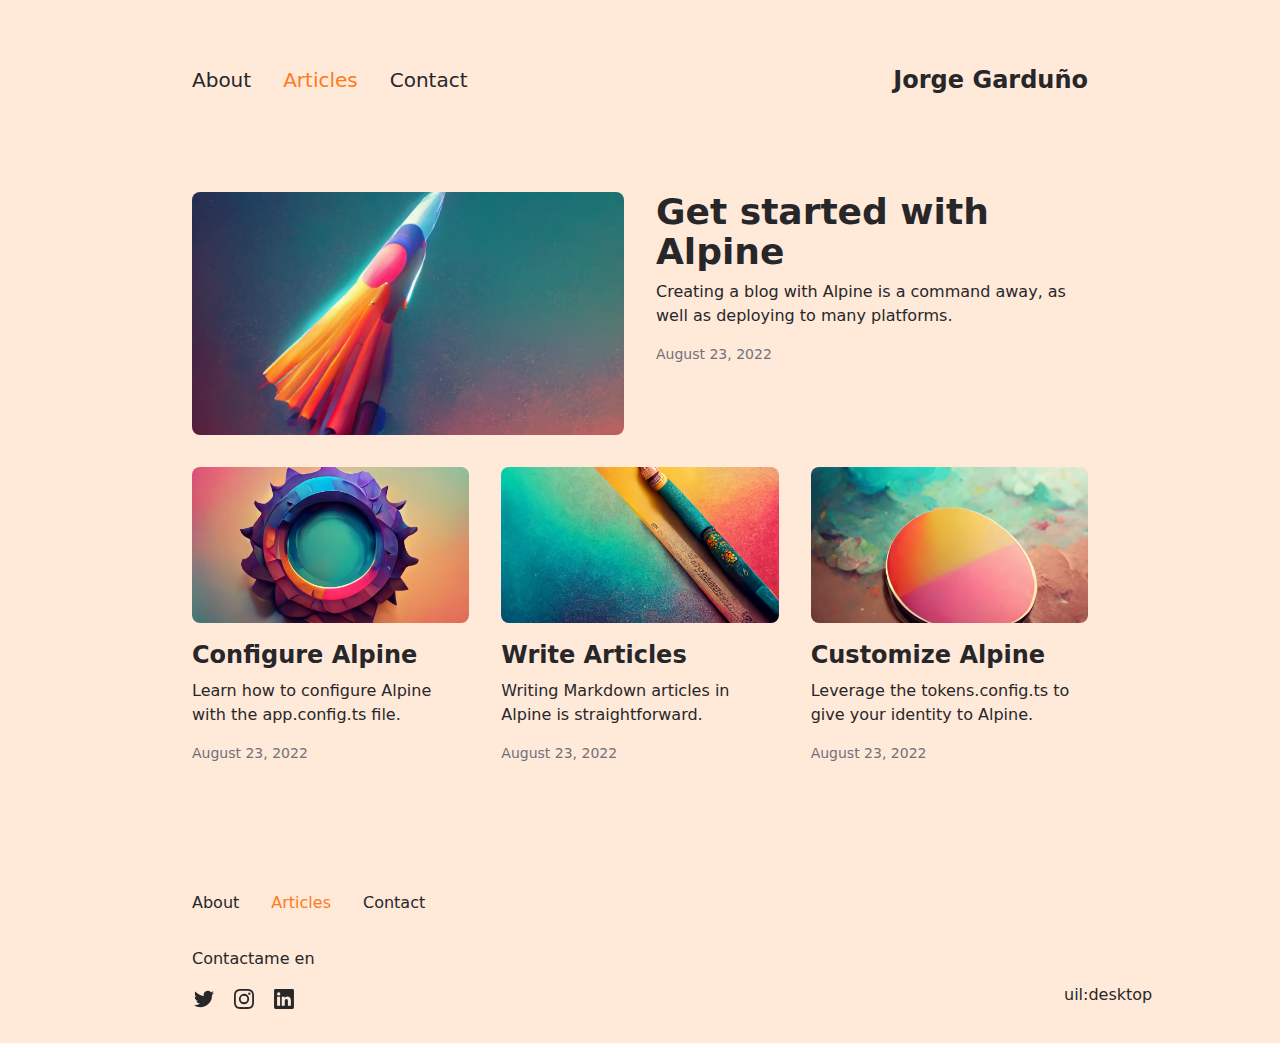
==== commit e94788a7: "Deploying to gh-pages from @ gardun0/jrge.dev@2b2c80f1e278943bb3ef8de6639f8e60dc31c278 🚀" ====
--- a/articles/index.html
+++ b/articles/index.html
@@ -2,45 +2,45 @@
 <meta name="viewport" content="width=device-width, initial-scale=1">
 <title>Articles</title>
 <meta name="twitter:card" content="summary_large_image">
-<meta name="description" content="The minimalist blog theme">
-<meta property="og:description" content="The minimalist blog theme">
+<meta name="description" content="Software Architect, Full Stack Developer, and Tech Enthusiast.">
+<meta property="og:description" content="Software Architect, Full Stack Developer, and Tech Enthusiast.">
 <meta property="og:image" content="/social-card-preview.png">
 <meta property="og:image:width" content="400">
 <meta property="og:image:height" content="300">
 <meta property="og:image:alt" content="An image showcasing my project.">
 <meta property="og:title" content="Articles">
-<link rel="preload" as="fetch" crossorigin="anonymous" href="/articles/_payload.json?310885a6-45cf-49e5-b72a-ee10f4594321">
+<link rel="preload" as="fetch" crossorigin="anonymous" href="/articles/_payload.json?fef1e2c6-c565-4426-907f-26333440ed6c">
 <link rel="stylesheet" href="/_nuxt/entry.CGDsR09b.css">
 <link rel="stylesheet" href="/_nuxt/DocumentDrivenNotFound.D7Ogfkhr.css">
 <link rel="stylesheet" href="/_nuxt/ArticlesList.Y0WfEeuC.css">
 <link rel="stylesheet" href="/_nuxt/ArticlesListItem.BiimP01c.css">
 <link rel="stylesheet" href="/_nuxt/ProseA.D4RtImXF.css">
 <link rel="stylesheet" href="/_nuxt/ProseCodeInline.DPyaAaT7.css">
-<link rel="modulepreload" as="script" crossorigin href="/_nuxt/DwgoKFRY.js">
-<link rel="modulepreload" as="script" crossorigin href="/_nuxt/BgvqIIbP.js">
-<link rel="modulepreload" as="script" crossorigin href="/_nuxt/DmcOaZJA.js">
-<link rel="modulepreload" as="script" crossorigin href="/_nuxt/BT2u7eL3.js">
-<link rel="modulepreload" as="script" crossorigin href="/_nuxt/CE3z_dSy.js">
-<link rel="modulepreload" as="script" crossorigin href="/_nuxt/CX4j9kTU.js">
-<link rel="modulepreload" as="script" crossorigin href="/_nuxt/Cusag2-t.js">
-<link rel="modulepreload" as="script" crossorigin href="/_nuxt/DWcatIwq.js">
-<link rel="modulepreload" as="script" crossorigin href="/_nuxt/BGIYNRrR.js">
-<link rel="modulepreload" as="script" crossorigin href="/_nuxt/Z3zTzfqO.js">
-<link rel="modulepreload" as="script" crossorigin href="/_nuxt/BDXi3t1p.js">
+<link rel="modulepreload" as="script" crossorigin href="/_nuxt/Dc9-kUmb.js">
+<link rel="modulepreload" as="script" crossorigin href="/_nuxt/6YwlzR9W.js">
+<link rel="modulepreload" as="script" crossorigin href="/_nuxt/Dc2tFaF0.js">
+<link rel="modulepreload" as="script" crossorigin href="/_nuxt/lcNjwWKk.js">
+<link rel="modulepreload" as="script" crossorigin href="/_nuxt/CHRDhZv2.js">
+<link rel="modulepreload" as="script" crossorigin href="/_nuxt/ygKehly3.js">
+<link rel="modulepreload" as="script" crossorigin href="/_nuxt/BvBBDZ1r.js">
+<link rel="modulepreload" as="script" crossorigin href="/_nuxt/Bie7pOAZ.js">
+<link rel="modulepreload" as="script" crossorigin href="/_nuxt/CL21Zye4.js">
+<link rel="modulepreload" as="script" crossorigin href="/_nuxt/Bc2B3QpO.js">
 <link rel="modulepreload" as="script" crossorigin href="/_nuxt/BcWussCh.js">
-<link rel="modulepreload" as="script" crossorigin href="/_nuxt/CdDIcrgh.js">
-<link rel="modulepreload" as="script" crossorigin href="/_nuxt/Bj3ToEbf.js">
-<link rel="modulepreload" as="script" crossorigin href="/_nuxt/K_tjIROr.js">
+<link rel="modulepreload" as="script" crossorigin href="/_nuxt/BHs1LC7Z.js">
+<link rel="modulepreload" as="script" crossorigin href="/_nuxt/DvpBY2i7.js">
+<link rel="modulepreload" as="script" crossorigin href="/_nuxt/BFSYf7zh.js">
+<link rel="modulepreload" as="script" crossorigin href="/_nuxt/BpDX4SF7.js">
 <link rel="prefetch" as="style" href="/_nuxt/article.DkPChugH.css">
-<link rel="prefetch" as="script" crossorigin href="/_nuxt/NvTXvgBX.js">
-<link rel="prefetch" as="script" crossorigin href="/_nuxt/Fs3GGLWB.js">
-<link rel="prefetch" as="script" crossorigin href="/_nuxt/DlIsVT0Z.js">
+<link rel="prefetch" as="script" crossorigin href="/_nuxt/CFIqE4B1.js">
+<link rel="prefetch" as="script" crossorigin href="/_nuxt/6ZzVDpa3.js">
+<link rel="prefetch" as="script" crossorigin href="/_nuxt/bRYTfI3o.js">
 <link rel="prefetch" as="style" href="/_nuxt/useStudio.DzA-IoZ4.css">
-<link rel="prefetch" as="script" crossorigin href="/_nuxt/ZYH-drpW.js">
+<link rel="prefetch" as="script" crossorigin href="/_nuxt/BP9UcuCY.js">
 <link rel="prefetch" as="style" href="/_nuxt/error-404.Bwq3Qtp8.css">
-<link rel="prefetch" as="script" crossorigin href="/_nuxt/D-zCGaoz.js">
+<link rel="prefetch" as="script" crossorigin href="/_nuxt/PtOpqQ4y.js">
 <link rel="prefetch" as="style" href="/_nuxt/error-500.C69HPPxN.css">
-<link rel="prefetch" as="script" crossorigin href="/_nuxt/Dinpb3Vk.js">
-<script type="module" src="/_nuxt/DwgoKFRY.js" crossorigin></script><style id="pinceau-runtime-hydratable">@media{.phy[--]{--puid:-UDPWq-v;}.pv-PrzTDb{max-width:var(--elements-container-maxWidth);padding-left:var(--elements-container-padding-mobile);padding-right:var(--elements-container-padding-mobile);}@media (min-width: 475px){.pv-PrzTDb{padding-left:var(--elements-container-padding-xs);padding-right:var(--elements-container-padding-xs);}}@media (min-width: 640px){.pv-PrzTDb{padding-left:var(--elements-container-padding-sm);padding-right:var(--elements-container-padding-sm);}}@media (min-width: 768px){.pv-PrzTDb{padding-left:var(--elements-container-padding-md);padding-right:var(--elements-container-padding-md);}}} </style><style id="pinceau-theme">@media { :root {--pinceau-mq: initial; --alpine-readableLine: 68ch;--alpine-backdrop-backgroundColor: #f4f4f5b3;--prose-code-inline-padding: 0.2rem 0.375rem 0.2rem 0.375rem;--prose-code-block-backdropFilter: contrast(1);--prose-code-block-border-style: solid;--prose-code-block-border-width: 1px;--prose-tbody-tr-borderBottom-style: dashed;--prose-tbody-tr-borderBottom-width: 1px;--prose-th-textAlign: inherit;--prose-thead-borderBottom-style: solid;--prose-thead-borderBottom-width: 1px;--prose-thead-border-style: solid;--prose-thead-border-width: 0px;--prose-table-textAlign: start;--prose-hr-width: 1px;--prose-hr-style: solid;--prose-li-listStylePosition: outside;--prose-ol-li-markerColor: currentColor;--prose-ol-paddingInlineStart: 21px;--prose-ol-listStyleType: decimal;--prose-ul-li-markerColor: currentColor;--prose-ul-paddingInlineStart: 21px;--prose-ul-listStyleType: disc;--prose-blockquote-border-style: solid;--prose-blockquote-border-width: 4px;--prose-blockquote-quotes: '201C' '201D' '2018' '2019';--prose-blockquote-paddingInlineStart: 24px;--prose-a-code-color-hover: currentColor;--prose-a-code-color-static: currentColor;--prose-a-hasCode-borderBottom: none;--prose-a-border-distance: 2px;--prose-a-border-color-hover: currentColor;--prose-a-border-color-static: currentColor;--prose-a-border-style-hover: solid;--prose-a-border-style-static: dashed;--prose-a-border-width: 1px;--prose-a-color-static: inherit;--prose-a-textDecoration: none;--prose-h6-margin: 3rem 0 2rem;--prose-h5-margin: 3rem 0 2rem;--prose-h4-margin: 3rem 0 2rem;--prose-h3-margin: 3rem 0 2rem;--prose-h2-margin: 3rem 0 2rem;--prose-h1-margin: 0 0 2rem;--prose-p-fontSize: 18px;--typography-lead-loose: 2;--typography-lead-relaxed: 1.625;--typography-lead-normal: 1.5;--typography-lead-snug: 1.375;--typography-lead-tight: 1.25;--typography-lead-none: 1;--typography-lead-10: 2.5rem;--typography-lead-9: 2.25rem;--typography-lead-8: 2rem;--typography-lead-7: 1.75rem;--typography-lead-6: 1.5rem;--typography-lead-5: 1.25rem;--typography-lead-4: 1rem;--typography-lead-3: .75rem;--typography-lead-2: .5rem;--typography-lead-1: .025rem;--typography-fontWeight-black: 900;--typography-fontWeight-extrabold: 800;--typography-fontWeight-bold: 700;--typography-fontWeight-semibold: 600;--typography-fontWeight-medium: 500;--typography-fontWeight-normal: 400;--typography-fontWeight-light: 300;--typography-fontWeight-extralight: 200;--typography-fontWeight-thin: 100;--typography-fontSize-9xl: 128px;--typography-fontSize-8xl: 96px;--typography-fontSize-7xl: 72px;--typography-fontSize-6xl: 60px;--typography-fontSize-5xl: 48px;--typography-fontSize-4xl: 36px;--typography-fontSize-3xl: 30px;--typography-fontSize-2xl: 24px;--typography-fontSize-xl: 20px;--typography-fontSize-lg: 18px;--typography-fontSize-base: 16px;--typography-fontSize-sm: 14px;--typography-fontSize-xs: 12px;--typography-letterSpacing-wide: 0.025em;--typography-letterSpacing-tight: -0.025em;--typography-verticalMargin-base: 24px;--typography-verticalMargin-sm: 16px;--elements-border-secondary-hover: [object Object];--elements-backdrop-background: #fffc;--elements-backdrop-filter: saturate(200%) blur(20px);--elements-container-maxWidth: 64rem;--lead-loose: 2;--lead-relaxed: 1.625;--lead-normal: 1.5;--lead-snug: 1.375;--lead-tight: 1.25;--lead-none: 1;--lead-10: 2.5rem;--lead-9: 2.25rem;--lead-8: 2rem;--lead-7: 1.75rem;--lead-6: 1.5rem;--lead-5: 1.25rem;--lead-4: 1rem;--lead-3: .75rem;--lead-2: .5rem;--lead-1: .025rem;--letterSpacing-widest: 0.1em;--letterSpacing-wider: 0.05em;--letterSpacing-wide: 0.025em;--letterSpacing-normal: 0em;--letterSpacing-tight: -0.025em;--letterSpacing-tighter: -0.05em;--fontSize-9xl: 8rem;--fontSize-8xl: 6rem;--fontSize-7xl: 4.5rem;--fontSize-6xl: 3.75rem;--fontSize-5xl: 3rem;--fontSize-4xl: 2.25rem;--fontSize-3xl: 1.875rem;--fontSize-2xl: 1.5rem;--fontSize-xl: 1.25rem;--fontSize-lg: 1.125rem;--fontSize-base: 1rem;--fontSize-sm: 0.875rem;--fontSize-xs: 0.75rem;--fontWeight-black: 900;--fontWeight-extrabold: 800;--fontWeight-bold: 700;--fontWeight-semibold: 600;--fontWeight-medium: 500;--fontWeight-normal: 400;--fontWeight-light: 300;--fontWeight-extralight: 200;--fontWeight-thin: 100;--font-mono: ui-monospace, SFMono-Regular, Menlo, Monaco, Consolas, Liberation Mono, Courier New, monospace;--font-serif: ui-serif, Georgia, Cambria, Times New Roman, Times, serif;--font-sans: ui-sans-serif, system-ui, -apple-system, BlinkMacSystemFont, Segoe UI, Roboto, Helvetica Neue, Arial, Noto Sans, sans-serif, Apple Color Emoji, Segoe UI Emoji, Segoe UI Symbol, Noto Color Emoji;--opacity-total: 1;--opacity-high: 0.8;--opacity-medium: 0.5;--opacity-soft: 0.3;--opacity-light: 0.15;--opacity-bright: 0.1;--opacity-noOpacity: 0;--borderWidth-lg: 3px;--borderWidth-md: 2px;--borderWidth-sm: 1px;--borderWidth-noBorder: 0;--space-rem-875: 0.875rem;--space-rem-625: 0.625rem;--space-rem-375: 0.375rem;--space-rem-125: 0.125rem;--space-px: 1px;--space-128: 32rem;--space-96: 24rem;--space-80: 20rem;--space-72: 18rem;--space-64: 16rem;--space-60: 15rem;--space-56: 14rem;--space-52: 13rem;--space-48: 12rem;--space-44: 11rem;--space-40: 10rem;--space-36: 9rem;--space-32: 8rem;--space-28: 7rem;--space-24: 6rem;--space-20: 5rem;--space-16: 4rem;--space-14: 3.5rem;--space-12: 3rem;--space-11: 2.75rem;--space-10: 2.5rem;--space-9: 2.25rem;--space-8: 2rem;--space-7: 1.75rem;--space-6: 1.5rem;--space-5: 1.25rem;--space-4: 1rem;--space-3: 0.75rem;--space-2: 0.5rem;--space-1: 0.25rem;--space-0: 0px;--size-full: 100%;--size-7xl: 80rem;--size-6xl: 72rem;--size-5xl: 64rem;--size-4xl: 56rem;--size-3xl: 48rem;--size-2xl: 42rem;--size-xl: 36rem;--size-lg: 32rem;--size-md: 28rem;--size-sm: 24rem;--size-xs: 20rem;--size-200: 200px;--size-104: 104px;--size-80: 80px;--size-64: 64px;--size-56: 56px;--size-48: 48px;--size-40: 40px;--size-32: 32px;--size-24: 24px;--size-20: 20px;--size-16: 16px;--size-12: 12px;--size-8: 8px;--size-6: 6px;--size-4: 4px;--size-2: 2px;--size-0: 0px;--radii-full: 9999px;--radii-3xl: 1.75rem;--radii-2xl: 1.5rem;--radii-xl: 1rem;--radii-lg: 0.75rem;--radii-md: 0.5rem;--radii-sm: 0.375rem;--radii-xs: 0.25rem;--radii-2xs: 0.125rem;--radii-none: 0px;--shadow-none: 0px 0px 0px 0px transparent;--shadow-lg: 0px 10px 15px -3px #000000, 0px 4px 6px -4px #000000;--shadow-md: 0px 4px 6px -1px #000000, 0px 2px 4px -2px #000000;--shadow-sm: 0px 1px 3px 0px #000000, 0px 1px 2px -1px #000000;--shadow-xs: 0px 1px 2px 0px #000000;--height-screen: 100vh;--width-screen: 100vw;--color-primary-900: #002e38;--color-primary-800: #005c70;--color-primary-700: #008aa9;--color-primary-600: #00b9e1;--color-primary-500: #1ad6ff;--color-primary-400: #40ddff;--color-primary-300: #66e4ff;--color-primary-200: #8deaff;--color-primary-100: #b3f1ff;--color-primary-50: #d9f8ff;--color-ruby-900: #380011;--color-ruby-800: #700021;--color-ruby-700: #a90032;--color-ruby-600: #e10043;--color-ruby-500: #ff1a5e;--color-ruby-400: #ff4079;--color-ruby-300: #ff6694;--color-ruby-200: #ff8dae;--color-ruby-100: #ffb3c9;--color-ruby-50: #ffd9e4;--color-pink-900: #380025;--color-pink-800: #70004b;--color-pink-700: #a90070;--color-pink-600: #e10095;--color-pink-500: #ff1ab2;--color-pink-400: #ff40bf;--color-pink-300: #ff66cc;--color-pink-200: #ff8dd8;--color-pink-100: #ffb3e5;--color-pink-50: #ffd9f2;--color-purple-900: #190038;--color-purple-800: #330070;--color-purple-700: #4c00a9;--color-purple-600: #6500e1;--color-purple-500: #811aff;--color-purple-400: #9640ff;--color-purple-300: #ab66ff;--color-purple-200: #c08dff;--color-purple-100: #d5b3ff;--color-purple-50: #ead9ff;--color-royalblue-900: #0b0531;--color-royalblue-800: #160a62;--color-royalblue-700: #211093;--color-royalblue-600: #2c15c4;--color-royalblue-500: #4127e8;--color-royalblue-400: #614bec;--color-royalblue-300: #806ff0;--color-royalblue-200: #a093f3;--color-royalblue-100: #c0b7f7;--color-royalblue-50: #dfdbfb;--color-indigoblue-900: #001238;--color-indigoblue-800: #002370;--color-indigoblue-700: #0035a9;--color-indigoblue-600: #0047e1;--color-indigoblue-500: #1a62ff;--color-indigoblue-400: #407cff;--color-indigoblue-300: #6696ff;--color-indigoblue-200: #8db0ff;--color-indigoblue-100: #b3cbff;--color-indigoblue-50: #d9e5ff;--color-blue-900: #002438;--color-blue-800: #004870;--color-blue-700: #006ca9;--color-blue-600: #0090e1;--color-blue-500: #1aadff;--color-blue-400: #40bbff;--color-blue-300: #66c8ff;--color-blue-200: #8dd6ff;--color-blue-100: #b3e4ff;--color-blue-50: #d9f1ff;--color-lightblue-900: #002e38;--color-lightblue-800: #005c70;--color-lightblue-700: #008aa9;--color-lightblue-600: #00b9e1;--color-lightblue-500: #1ad6ff;--color-lightblue-400: #40ddff;--color-lightblue-300: #66e4ff;--color-lightblue-200: #8deaff;--color-lightblue-100: #b3f1ff;--color-lightblue-50: #d9f8ff;--color-teal-900: #062a28;--color-teal-800: #0b544f;--color-teal-700: #117d77;--color-teal-600: #16a79e;--color-teal-500: #1cd1c6;--color-teal-400: #36e4da;--color-teal-300: #5fe9e1;--color-teal-200: #87efe9;--color-teal-100: #aff4f0;--color-teal-50: #d7faf8;--color-pear-900: #2a2b09;--color-pear-800: #545512;--color-pear-700: #7e801b;--color-pear-600: #a8aa24;--color-pear-500: #d0d32f;--color-pear-400: #d8da52;--color-pear-300: #e0e274;--color-pear-200: #e8e997;--color-pear-100: #eff0ba;--color-pear-50: #f7f8dc;--color-red-900: #380300;--color-red-800: #700700;--color-red-700: #a90a00;--color-red-600: #e10e00;--color-red-500: #ff281a;--color-red-400: #ff4c40;--color-red-300: #ff7066;--color-red-200: #ff948d;--color-red-100: #ffb7b3;--color-red-50: #ffdbd9;--color-orange-900: #381800;--color-orange-800: #702f00;--color-orange-700: #a94700;--color-orange-600: #e15e00;--color-orange-500: #ff7a1a;--color-orange-400: #ff9040;--color-orange-300: #ffa666;--color-orange-200: #ffbd8d;--color-orange-100: #ffd3b3;--color-orange-50: #ffe9d9;--color-yellow-900: #362b03;--color-yellow-800: #6d5605;--color-yellow-700: #a38108;--color-yellow-600: #daac0a;--color-yellow-500: #f5c828;--color-yellow-400: #f7d14c;--color-yellow-300: #f8da70;--color-yellow-200: #fae393;--color-yellow-100: #fcedb7;--color-yellow-50: #fdf6db;--color-green-900: #003f25;--color-green-800: #005e38;--color-green-700: #007e4a;--color-green-600: #009d5d;--color-green-500: #00bd6f;--color-green-400: #00dc82;--color-green-300: #30ffaa;--color-green-200: #83ffcc;--color-green-100: #acffdd;--color-green-50: #d6ffee;--color-gray-900: #18181B;--color-gray-800: #27272A;--color-gray-700: #3f3f46;--color-gray-600: #52525B;--color-gray-500: #71717A;--color-gray-400: #a1a1aa;--color-gray-300: #D4d4d8;--color-gray-200: #e4e4e7;--color-gray-100: #f4f4f5;--color-gray-50: #fafafa;--color-black: #0c0c0d;--color-white: #FFFFFF;--media-portrait: only screen and (orientation: portrait);--media-landscape: only screen and (orientation: landscape);--media-rm: (prefers-reduced-motion: reduce);--media-2xl: (min-width: 1536px);--media-xl: (min-width: 1280px);--media-lg: (min-width: 1024px);--media-md: (min-width: 768px);--media-sm: (min-width: 640px);--media-xs: (min-width: 475px);--alpine-body-color: var(--color-gray-800);--alpine-body-backgroundColor: var(--color-white);--prose-code-inline-fontWeight: var(--typography-fontWeight-normal);--prose-code-inline-fontSize: var(--typography-fontSize-sm);--prose-code-inline-borderRadius: var(--radii-xs);--prose-code-block-pre-padding: var(--typography-verticalMargin-sm);--prose-code-block-margin: var(--typography-verticalMargin-base) 0;--prose-code-block-fontSize: var(--typography-fontSize-sm);--prose-tbody-code-inline-fontSize: var(--typography-fontSize-sm);--prose-tbody-td-padding: var(--typography-verticalMargin-sm);--prose-th-fontWeight: var(--typography-fontWeight-semibold);--prose-th-padding: 0 var(--typography-verticalMargin-sm) var(--typography-verticalMargin-sm) var(--typography-verticalMargin-sm);--prose-table-lineHeight: var(--typography-lead-6);--prose-table-fontSize: var(--typography-fontSize-sm);--prose-table-margin: var(--typography-verticalMargin-base) 0;--prose-hr-margin: var(--typography-verticalMargin-base) 0;--prose-li-margin: var(--typography-verticalMargin-sm) 0;--prose-ol-margin: var(--typography-verticalMargin-base) 0;--prose-ul-margin: var(--typography-verticalMargin-base) 0;--prose-blockquote-margin: var(--typography-verticalMargin-base) 0;--prose-a-code-border-style: var(--prose-a-border-style-static);--prose-a-code-border-width: var(--prose-a-border-width);--prose-a-fontWeight: var(--typography-fontWeight-medium);--prose-img-margin: var(--typography-verticalMargin-base) 0;--prose-strong-fontWeight: var(--typography-fontWeight-semibold);--prose-h6-iconSize: var(--typography-fontSize-base);--prose-h6-fontWeight: var(--typography-fontWeight-semibold);--prose-h6-lineHeight: var(--typography-lead-normal);--prose-h6-fontSize: var(--typography-fontSize-lg);--prose-h5-iconSize: var(--typography-fontSize-lg);--prose-h5-fontWeight: var(--typography-fontWeight-semibold);--prose-h5-lineHeight: var(--typography-lead-snug);--prose-h5-fontSize: var(--typography-fontSize-xl);--prose-h4-iconSize: var(--typography-fontSize-lg);--prose-h4-letterSpacing: var(--typography-letterSpacing-tight);--prose-h4-fontWeight: var(--typography-fontWeight-semibold);--prose-h4-lineHeight: var(--typography-lead-snug);--prose-h4-fontSize: var(--typography-fontSize-2xl);--prose-h3-iconSize: var(--typography-fontSize-xl);--prose-h3-letterSpacing: var(--typography-letterSpacing-tight);--prose-h3-fontWeight: var(--typography-fontWeight-semibold);--prose-h3-lineHeight: var(--typography-lead-snug);--prose-h3-fontSize: var(--typography-fontSize-3xl);--prose-h2-iconSize: var(--typography-fontSize-2xl);--prose-h2-letterSpacing: var(--typography-letterSpacing-tight);--prose-h2-fontWeight: var(--typography-fontWeight-semibold);--prose-h2-lineHeight: var(--typography-lead-tight);--prose-h2-fontSize: var(--typography-fontSize-4xl);--prose-h1-iconSize: var(--typography-fontSize-3xl);--prose-h1-letterSpacing: var(--typography-letterSpacing-tight);--prose-h1-fontWeight: var(--typography-fontWeight-bold);--prose-h1-lineHeight: var(--typography-lead-tight);--prose-h1-fontSize: var(--typography-fontSize-5xl);--prose-p-br-margin: var(--typography-verticalMargin-base) 0 0 0;--prose-p-margin: var(--typography-verticalMargin-base) 0;--prose-p-lineHeight: var(--typography-lead-normal);--typography-color-primary-900: var(--color-primary-900);--typography-color-primary-800: var(--color-primary-800);--typography-color-primary-700: var(--color-primary-700);--typography-color-primary-600: var(--color-primary-600);--typography-color-primary-500: var(--color-primary-500);--typography-color-primary-400: var(--color-primary-400);--typography-color-primary-300: var(--color-primary-300);--typography-color-primary-200: var(--color-primary-200);--typography-color-primary-100: var(--color-primary-100);--typography-color-primary-50: var(--color-primary-50);--typography-font-code: var(--font-mono);--typography-font-body: var(--font-sans);--typography-font-display: var(--font-sans);--typography-body-backgroundColor: var(--color-white);--typography-body-color: var(--color-black);--elements-state-danger-borderColor-secondary: var(--color-red-200);--elements-state-danger-borderColor-primary: var(--color-red-100);--elements-state-danger-backgroundColor-secondary: var(--color-red-100);--elements-state-danger-backgroundColor-primary: var(--color-red-50);--elements-state-danger-color-secondary: var(--color-red-600);--elements-state-danger-color-primary: var(--color-red-500);--elements-state-warning-borderColor-secondary: var(--color-yellow-200);--elements-state-warning-borderColor-primary: var(--color-yellow-100);--elements-state-warning-backgroundColor-secondary: var(--color-yellow-100);--elements-state-warning-backgroundColor-primary: var(--color-yellow-50);--elements-state-warning-color-secondary: var(--color-yellow-700);--elements-state-warning-color-primary: var(--color-yellow-600);--elements-state-success-borderColor-secondary: var(--color-green-200);--elements-state-success-borderColor-primary: var(--color-green-100);--elements-state-success-backgroundColor-secondary: var(--color-green-100);--elements-state-success-backgroundColor-primary: var(--color-green-50);--elements-state-success-color-secondary: var(--color-green-600);--elements-state-success-color-primary: var(--color-green-500);--elements-state-info-borderColor-secondary: var(--color-blue-200);--elements-state-info-borderColor-primary: var(--color-blue-100);--elements-state-info-backgroundColor-secondary: var(--color-blue-100);--elements-state-info-backgroundColor-primary: var(--color-blue-50);--elements-state-info-color-secondary: var(--color-blue-600);--elements-state-info-color-primary: var(--color-blue-500);--elements-state-primary-borderColor-secondary: var(--color-primary-200);--elements-state-primary-borderColor-primary: var(--color-primary-100);--elements-state-primary-backgroundColor-secondary: var(--color-primary-100);--elements-state-primary-backgroundColor-primary: var(--color-primary-50);--elements-state-primary-color-secondary: var(--color-primary-700);--elements-state-primary-color-primary: var(--color-primary-600);--elements-surface-secondary-backgroundColor: var(--color-gray-200);--elements-surface-primary-backgroundColor: var(--color-gray-100);--elements-surface-background-base: var(--color-gray-100);--elements-border-secondary-static: var(--color-gray-200);--elements-border-primary-hover: var(--color-gray-200);--elements-border-primary-static: var(--color-gray-100);--elements-container-padding-md: var(--space-16);--elements-container-padding-sm: var(--space-12);--elements-container-padding-xs: var(--space-8);--elements-container-padding-mobile: var(--space-6);--elements-text-secondary-color-hover: var(--color-gray-700);--elements-text-secondary-color-static: var(--color-gray-500);--elements-text-primary-color-static: var(--color-gray-900);--text-6xl-lineHeight: var(--lead-none);--text-6xl-fontSize: var(--fontSize-6xl);--text-5xl-lineHeight: var(--lead-none);--text-5xl-fontSize: var(--fontSize-5xl);--text-4xl-lineHeight: var(--lead-10);--text-4xl-fontSize: var(--fontSize-4xl);--text-3xl-lineHeight: var(--lead-9);--text-3xl-fontSize: var(--fontSize-3xl);--text-2xl-lineHeight: var(--lead-8);--text-2xl-fontSize: var(--fontSize-2xl);--text-xl-lineHeight: var(--lead-7);--text-xl-fontSize: var(--fontSize-xl);--text-lg-lineHeight: var(--lead-7);--text-lg-fontSize: var(--fontSize-lg);--text-base-lineHeight: var(--lead-6);--text-base-fontSize: var(--fontSize-base);--text-sm-lineHeight: var(--lead-5);--text-sm-fontSize: var(--fontSize-sm);--text-xs-lineHeight: var(--lead-4);--text-xs-fontSize: var(--fontSize-xs);--shadow-2xl: 0px 25px 50px -12px var(--color-gray-900);--shadow-xl: 0px 20px 25px -5px var(--color-gray-400), 0px 8px 10px -6px #000000;--color-secondary-900: var(--color-gray-900);--color-secondary-800: var(--color-gray-800);--color-secondary-700: var(--color-gray-700);--color-secondary-600: var(--color-gray-600);--color-secondary-500: var(--color-gray-500);--color-secondary-400: var(--color-gray-400);--color-secondary-300: var(--color-gray-300);--color-secondary-200: var(--color-gray-200);--color-secondary-100: var(--color-gray-100);--color-secondary-50: var(--color-gray-50);--prose-a-code-background-hover: var(--typography-color-primary-50);--prose-a-code-border-color-hover: var(--typography-color-primary-500);--prose-a-color-hover: var(--typography-color-primary-500);--typography-color-secondary-900: var(--color-secondary-900);--typography-color-secondary-800: var(--color-secondary-800);--typography-color-secondary-700: var(--color-secondary-700);--typography-color-secondary-600: var(--color-secondary-600);--typography-color-secondary-500: var(--color-secondary-500);--typography-color-secondary-400: var(--color-secondary-400);--typography-color-secondary-300: var(--color-secondary-300);--typography-color-secondary-200: var(--color-secondary-200);--typography-color-secondary-100: var(--color-secondary-100);--typography-color-secondary-50: var(--color-secondary-50);--prose-code-inline-backgroundColor: var(--typography-color-secondary-100);--prose-code-inline-color: var(--typography-color-secondary-700);--prose-code-block-backgroundColor: var(--typography-color-secondary-100);--prose-code-block-color: var(--typography-color-secondary-700);--prose-code-block-border-color: var(--typography-color-secondary-200);--prose-tbody-tr-borderBottom-color: var(--typography-color-secondary-200);--prose-th-color: var(--typography-color-secondary-600);--prose-thead-borderBottom-color: var(--typography-color-secondary-200);--prose-thead-border-color: var(--typography-color-secondary-300);--prose-hr-color: var(--typography-color-secondary-200);--prose-blockquote-border-color: var(--typography-color-secondary-200);--prose-blockquote-color: var(--typography-color-secondary-500);--prose-a-code-border-color-static: var(--typography-color-secondary-400); } }@media { :root.dark {--pinceau-mq: dark; --alpine-backdrop-backgroundColor: #18181bb3;--prose-code-block-backdropFilter: contrast(1);--prose-ol-li-markerColor: currentColor;--prose-ul-li-markerColor: currentColor;--prose-a-code-color-hover: currentColor;--prose-a-code-color-static: currentColor;--prose-a-border-color-hover: currentColor;--prose-a-border-color-static: currentColor;--prose-a-color-static: inherit;--elements-backdrop-background: #0c0d0ccc;--alpine-body-color: var(--color-gray-200);--alpine-body-backgroundColor: var(--color-black);--typography-body-backgroundColor: var(--color-black);--typography-body-color: var(--color-white);--elements-state-danger-borderColor-secondary: var(--color-red-700);--elements-state-danger-borderColor-primary: var(--color-red-800);--elements-state-danger-backgroundColor-secondary: var(--color-red-800);--elements-state-danger-backgroundColor-primary: var(--color-red-900);--elements-state-danger-color-secondary: var(--color-red-200);--elements-state-danger-color-primary: var(--color-red-300);--elements-state-warning-borderColor-secondary: var(--color-yellow-700);--elements-state-warning-borderColor-primary: var(--color-yellow-800);--elements-state-warning-backgroundColor-secondary: var(--color-yellow-800);--elements-state-warning-backgroundColor-primary: var(--color-yellow-900);--elements-state-warning-color-secondary: var(--color-yellow-200);--elements-state-warning-color-primary: var(--color-yellow-400);--elements-state-success-borderColor-secondary: var(--color-green-700);--elements-state-success-borderColor-primary: var(--color-green-800);--elements-state-success-backgroundColor-secondary: var(--color-green-800);--elements-state-success-backgroundColor-primary: var(--color-green-900);--elements-state-success-color-secondary: var(--color-green-200);--elements-state-success-color-primary: var(--color-green-400);--elements-state-info-borderColor-secondary: var(--color-blue-700);--elements-state-info-borderColor-primary: var(--color-blue-800);--elements-state-info-backgroundColor-secondary: var(--color-blue-800);--elements-state-info-backgroundColor-primary: var(--color-blue-900);--elements-state-info-color-secondary: var(--color-blue-200);--elements-state-info-color-primary: var(--color-blue-400);--elements-state-primary-borderColor-secondary: var(--color-primary-700);--elements-state-primary-borderColor-primary: var(--color-primary-800);--elements-state-primary-backgroundColor-secondary: var(--color-primary-800);--elements-state-primary-backgroundColor-primary: var(--color-primary-900);--elements-state-primary-color-secondary: var(--color-primary-200);--elements-state-primary-color-primary: var(--color-primary-400);--elements-surface-secondary-backgroundColor: var(--color-gray-800);--elements-surface-primary-backgroundColor: var(--color-gray-900);--elements-surface-background-base: var(--color-gray-900);--elements-border-secondary-static: var(--color-gray-800);--elements-border-primary-hover: var(--color-gray-800);--elements-border-primary-static: var(--color-gray-900);--elements-text-secondary-color-hover: var(--color-gray-200);--elements-text-secondary-color-static: var(--color-gray-400);--elements-text-primary-color-static: var(--color-gray-50);--prose-a-code-background-hover: var(--typography-color-primary-900);--prose-a-code-border-color-hover: var(--typography-color-primary-600);--prose-a-color-hover: var(--typography-color-primary-400);--prose-code-inline-backgroundColor: var(--typography-color-secondary-800);--prose-code-inline-color: var(--typography-color-secondary-200);--prose-code-block-backgroundColor: var(--typography-color-secondary-900);--prose-code-block-color: var(--typography-color-secondary-200);--prose-code-block-border-color: var(--typography-color-secondary-800);--prose-tbody-tr-borderBottom-color: var(--typography-color-secondary-800);--prose-th-color: var(--typography-color-secondary-400);--prose-thead-borderBottom-color: var(--typography-color-secondary-800);--prose-thead-border-color: var(--typography-color-secondary-600);--prose-hr-color: var(--typography-color-secondary-800);--prose-blockquote-border-color: var(--typography-color-secondary-700);--prose-blockquote-color: var(--typography-color-secondary-400);--prose-a-code-border-color-static: var(--typography-color-secondary-600); } }</style><script>"use strict";(()=>{const a=window,e=document.documentElement,c=window.localStorage,d=["dark","light"],n=c&&c.getItem&&c.getItem("nuxt-color-mode")||"system";let l=n==="system"?f():n;const i=e.getAttribute("data-color-mode-forced");i&&(l=i),r(l),a["__NUXT_COLOR_MODE__"]={preference:n,value:l,getColorScheme:f,addColorScheme:r,removeColorScheme:u};function r(o){const t=""+o+"",s="";e.classList?e.classList.add(t):e.className+=" "+t,s&&e.setAttribute("data-"+s,o)}function u(o){const t=""+o+"",s="";e.classList?e.classList.remove(t):e.className=e.className.replace(new RegExp(t,"g"),""),s&&e.removeAttribute("data-"+s)}function m(o){return a.matchMedia("(prefers-color-scheme"+o+")")}function f(){if(a.matchMedia&&m("").media!=="not all"){for(const o of d)if(m(":"+o).matches)return o}return"light"}})();
-</script></head><body><div id="__nuxt"><div class="container pv-PrzTDb pc--UDPWq app-layout" data-v-b7128002 data-v-aa14d472><!--[--><div class="nuxt-progress" style="width:0%;height:3px;opacity:0;background-size:Infinity% auto;" data-v-b7128002></div><header class="right" data-v-b7128002 data-v-dfd7c317><div class="menu" data-v-dfd7c317><button aria-label="Navigation Menu" data-v-dfd7c317><svg width="24" height="24" viewBox="0 0 68 68" fill="currentColor" xmlns="http://www.w3.org/2000/svg" data-v-dfd7c317><path d="M8 34C8 32.1362 8 31.2044 8.30448 30.4693C8.71046 29.4892 9.48915 28.7105 10.4693 28.3045C11.2044 28 12.1362 28 14 28C15.8638 28 16.7956 28 17.5307 28.3045C18.5108 28.7105 19.2895 29.4892 19.6955 30.4693C20 31.2044 20 32.1362 20 34C20 35.8638 20 36.7956 19.6955 37.5307C19.2895 38.5108 18.5108 39.2895 17.5307 39.6955C16.7956 40 15.8638 40 14 40C12.1362 40 11.2044 40 10.4693 39.6955C9.48915 39.2895 8.71046 38.5108 8.30448 37.5307C8 36.7956 8 35.8638 8 34Z" data-v-dfd7c317></path><path d="M28 34C28 32.1362 28 31.2044 28.3045 30.4693C28.7105 29.4892 29.4892 28.7105 30.4693 28.3045C31.2044 28 32.1362 28 34 28C35.8638 28 36.7956 28 37.5307 28.3045C38.5108 28.7105 39.2895 29.4892 39.6955 30.4693C40 31.2044 40 32.1362 40 34C40 35.8638 40 36.7956 39.6955 37.5307C39.2895 38.5108 38.5108 39.2895 37.5307 39.6955C36.7956 40 35.8638 40 34 40C32.1362 40 31.2044 40 30.4693 39.6955C29.4892 39.2895 28.7105 38.5108 28.3045 37.5307C28 36.7956 28 35.8638 28 34Z" data-v-dfd7c317></path><path d="M48 34C48 32.1362 48 31.2044 48.3045 30.4693C48.7105 29.4892 49.4892 28.7105 50.4693 28.3045C51.2044 28 52.1362 28 54 28C55.8638 28 56.7956 28 57.5307 28.3045C58.5108 28.7105 59.2895 29.4892 59.6955 30.4693C60 31.2044 60 32.1362 60 34C60 35.8638 60 36.7956 59.6955 37.5307C59.2895 38.5108 58.5108 39.2895 57.5307 39.6955C56.7956 40 55.8638 40 54 40C52.1362 40 51.2044 40 50.4693 39.6955C49.4892 39.2895 48.7105 38.5108 48.3045 37.5307C48 36.7956 48 35.8638 48 34Z" data-v-dfd7c317></path></svg></button></div><div class="overlay" data-v-dfd7c317><nav data-v-dfd7c317 data-v-553f153c><ul data-v-553f153c><!--[--><li data-v-553f153c><a href="/" class="" data-v-553f153c><span class="underline-fx" data-v-553f153c></span> About</a></li><li data-v-553f153c><a aria-current="page" href="/articles" class="router-link-active router-link-exact-active" data-v-553f153c><span class="underline-fx" data-v-553f153c></span> Articles</a></li><li data-v-553f153c><a href="/contact" class="" data-v-553f153c><span class="underline-fx" data-v-553f153c></span> Contact</a></li><!--]--></ul></nav></div><div class="logo" data-v-dfd7c317><a href="/" class="" data-v-dfd7c317><img src="/logo-dark.svg" class="dark-img" alt="alpine" width="89" height="31" data-v-dfd7c317><img src="/logo.svg" class="light-img" alt="alpine" width="89" height="31" data-v-dfd7c317></a></div><div class="main-nav" data-v-dfd7c317><nav data-v-dfd7c317 data-v-553f153c><ul data-v-553f153c><!--[--><li data-v-553f153c><a href="/" class="" data-v-553f153c><span class="underline-fx" data-v-553f153c></span> About</a></li><li data-v-553f153c><a aria-current="page" href="/articles" class="router-link-active router-link-exact-active" data-v-553f153c><span class="underline-fx" data-v-553f153c></span> Articles</a></li><li data-v-553f153c><a href="/contact" class="" data-v-553f153c><span class="underline-fx" data-v-553f153c></span> Contact</a></li><!--]--></ul></nav></div></header><!--[--><div class="document-driven-page"><main><!--[--><div><div class="articles-list" data-v-9864cc41><div class="featured" data-v-9864cc41><article class="featured" data-v-9864cc41 data-v-f1a3eb6c><div class="image" data-v-f1a3eb6c><!----><a href="/articles/get-started" class="" data-v-f1a3eb6c><img src="/articles/get-started.webp" alt="Get started with Alpine" width="16" height="9" data-v-f1a3eb6c></a></div><div class="content" data-v-f1a3eb6c><a href="/articles/get-started" class="headline" data-v-f1a3eb6c><h1 data-v-f1a3eb6c>Get started with Alpine</h1></a><p class="description" data-v-f1a3eb6c>Creating a blog with Alpine is a command away, as well as deploying to many platforms.</p><time data-v-f1a3eb6c>August 23, 2022</time></div></article></div><div class="layout" data-v-9864cc41><!--[--><article class="" data-v-9864cc41 data-v-f1a3eb6c><div class="image" data-v-f1a3eb6c><!----><a href="/articles/configure" class="" data-v-f1a3eb6c><img src="/articles/configure-alpine.webp" alt="Configure Alpine" width="16" height="9" data-v-f1a3eb6c></a></div><div class="content" data-v-f1a3eb6c><a href="/articles/configure" class="headline" data-v-f1a3eb6c><h1 data-v-f1a3eb6c>Configure Alpine</h1></a><p class="description" data-v-f1a3eb6c>Learn how to configure Alpine with the app.config.ts file.</p><time data-v-f1a3eb6c>August 23, 2022</time></div></article><article class="" data-v-9864cc41 data-v-f1a3eb6c><div class="image" data-v-f1a3eb6c><!----><a href="/articles/write-articles" class="" data-v-f1a3eb6c><img src="/articles/write-articles.webp" alt="Write Articles" width="16" height="9" data-v-f1a3eb6c></a></div><div class="content" data-v-f1a3eb6c><a href="/articles/write-articles" class="headline" data-v-f1a3eb6c><h1 data-v-f1a3eb6c>Write Articles</h1></a><p class="description" data-v-f1a3eb6c>Writing Markdown articles in Alpine is straightforward.</p><time data-v-f1a3eb6c>August 23, 2022</time></div></article><article class="" data-v-9864cc41 data-v-f1a3eb6c><div class="image" data-v-f1a3eb6c><!----><a href="/articles/design-tokens" class="" data-v-f1a3eb6c><img src="/articles/design-tokens.webp" alt="Customize Alpine" width="16" height="9" data-v-f1a3eb6c></a></div><div class="content" data-v-f1a3eb6c><a href="/articles/design-tokens" class="headline" data-v-f1a3eb6c><h1 data-v-f1a3eb6c>Customize Alpine</h1></a><p class="description" data-v-f1a3eb6c>Leverage the tokens.config.ts to give your identity to Alpine.</p><time data-v-f1a3eb6c>August 23, 2022</time></div></article><!--]--></div></div></div><!--]--></main></div><!--]--><footer class="center" data-v-b7128002 data-v-2d5209d7><a href="https://www.github.com/nuxt-themes/alpine" rel="noopener noreferrer" class="credits" data-v-2d5209d7>Alpine</a><div class="navigation" data-v-2d5209d7><nav data-v-2d5209d7 data-v-553f153c><ul data-v-553f153c><!--[--><li data-v-553f153c><a href="/" class="" data-v-553f153c><span class="underline-fx" data-v-553f153c></span> About</a></li><li data-v-553f153c><a aria-current="page" href="/articles" class="router-link-active router-link-exact-active" data-v-553f153c><span class="underline-fx" data-v-553f153c></span> Articles</a></li><li data-v-553f153c><a href="/contact" class="" data-v-553f153c><span class="underline-fx" data-v-553f153c></span> Contact</a></li><!--]--></ul></nav></div><p class="message" data-v-2d5209d7>Follow me on</p><div class="icons" data-v-2d5209d7><div class="social" data-v-2d5209d7><!--[--><a href="https://twitter.com/nuxtlabs" rel="noopener noreferrer" target="_blank" title="nuxtlabs" aria-label="nuxtlabs" data-v-3529012b><svg xmlns="http://www.w3.org/2000/svg" xmlns:xlink="http://www.w3.org/1999/xlink" aria-hidden="true" role="img" class="icon" data-v-3529012b style="" width="1em" height="1em" viewBox="0 0 24 24" data-v-bcfe47ef><path fill="currentColor" d="M22 5.8a8.49 8.49 0 0 1-2.36.64a4.13 4.13 0 0 0 1.81-2.27a8.21 8.21 0 0 1-2.61 1a4.1 4.1 0 0 0-7 3.74a11.64 11.64 0 0 1-8.45-4.29a4.16 4.16 0 0 0-.55 2.07a4.09 4.09 0 0 0 1.82 3.41a4.05 4.05 0 0 1-1.86-.51v.05a4.1 4.1 0 0 0 3.3 4a3.93 3.93 0 0 1-1.1.17a4.9 4.9 0 0 1-.77-.07a4.11 4.11 0 0 0 3.83 2.84A8.22 8.22 0 0 1 3 18.34a7.93 7.93 0 0 1-1-.06a11.57 11.57 0 0 0 6.29 1.85A11.59 11.59 0 0 0 20 8.45v-.53a8.43 8.43 0 0 0 2-2.12"/></svg></a><a href="https://instagram.com/atinuxt" rel="noopener noreferrer" target="_blank" title="atinuxt" aria-label="atinuxt" data-v-3529012b><svg xmlns="http://www.w3.org/2000/svg" xmlns:xlink="http://www.w3.org/1999/xlink" aria-hidden="true" role="img" class="icon" data-v-3529012b style="" width="1em" height="1em" viewBox="0 0 24 24" data-v-bcfe47ef><path fill="currentColor" d="M17.34 5.46a1.2 1.2 0 1 0 1.2 1.2a1.2 1.2 0 0 0-1.2-1.2m4.6 2.42a7.59 7.59 0 0 0-.46-2.43a4.94 4.94 0 0 0-1.16-1.77a4.7 4.7 0 0 0-1.77-1.15a7.3 7.3 0 0 0-2.43-.47C15.06 2 14.72 2 12 2s-3.06 0-4.12.06a7.3 7.3 0 0 0-2.43.47a4.78 4.78 0 0 0-1.77 1.15a4.7 4.7 0 0 0-1.15 1.77a7.3 7.3 0 0 0-.47 2.43C2 8.94 2 9.28 2 12s0 3.06.06 4.12a7.3 7.3 0 0 0 .47 2.43a4.7 4.7 0 0 0 1.15 1.77a4.78 4.78 0 0 0 1.77 1.15a7.3 7.3 0 0 0 2.43.47C8.94 22 9.28 22 12 22s3.06 0 4.12-.06a7.3 7.3 0 0 0 2.43-.47a4.7 4.7 0 0 0 1.77-1.15a4.85 4.85 0 0 0 1.16-1.77a7.59 7.59 0 0 0 .46-2.43c0-1.06.06-1.4.06-4.12s0-3.06-.06-4.12M20.14 16a5.61 5.61 0 0 1-.34 1.86a3.06 3.06 0 0 1-.75 1.15a3.19 3.19 0 0 1-1.15.75a5.61 5.61 0 0 1-1.86.34c-1 .05-1.37.06-4 .06s-3 0-4-.06a5.73 5.73 0 0 1-1.94-.3a3.27 3.27 0 0 1-1.1-.75a3 3 0 0 1-.74-1.15a5.54 5.54 0 0 1-.4-1.9c0-1-.06-1.37-.06-4s0-3 .06-4a5.54 5.54 0 0 1 .35-1.9A3 3 0 0 1 5 5a3.14 3.14 0 0 1 1.1-.8A5.73 5.73 0 0 1 8 3.86c1 0 1.37-.06 4-.06s3 0 4 .06a5.61 5.61 0 0 1 1.86.34a3.06 3.06 0 0 1 1.19.8a3.06 3.06 0 0 1 .75 1.1a5.61 5.61 0 0 1 .34 1.9c.05 1 .06 1.37.06 4s-.01 3-.06 4M12 6.87A5.13 5.13 0 1 0 17.14 12A5.12 5.12 0 0 0 12 6.87m0 8.46A3.33 3.33 0 1 1 15.33 12A3.33 3.33 0 0 1 12 15.33"/></svg></a><a href="https://www.linkedin.com/company/nuxtlabs" rel="noopener noreferrer" target="_blank" title="LinkedIn" aria-label="LinkedIn" data-v-3529012b><svg xmlns="http://www.w3.org/2000/svg" xmlns:xlink="http://www.w3.org/1999/xlink" aria-hidden="true" role="img" class="icon" data-v-3529012b style="" width="1em" height="1em" viewBox="0 0 24 24" data-v-bcfe47ef><path fill="currentColor" d="M20.47 2H3.53a1.45 1.45 0 0 0-1.47 1.43v17.14A1.45 1.45 0 0 0 3.53 22h16.94a1.45 1.45 0 0 0 1.47-1.43V3.43A1.45 1.45 0 0 0 20.47 2M8.09 18.74h-3v-9h3ZM6.59 8.48a1.56 1.56 0 1 1 0-3.12a1.57 1.57 0 1 1 0 3.12m12.32 10.26h-3v-4.83c0-1.21-.43-2-1.52-2A1.65 1.65 0 0 0 12.85 13a2 2 0 0 0-.1.73v5h-3v-9h3V11a3 3 0 0 1 2.71-1.5c2 0 3.45 1.29 3.45 4.06Z"/></svg></a><!--]--></div><div class="color-mode-switch" data-v-2d5209d7><button aria-label="Color Mode" data-v-2d5209d7 data-v-323f7ca0><span data-v-323f7ca0></span></button></div></div></footer><!--]--></div></div><div id="teleports"></div><script type="application/json" id="__NUXT_DATA__" data-ssr="true" data-src="/articles/_payload.json?310885a6-45cf-49e5-b72a-ee10f4594321">[{"state":1,"once":79,"_errors":81,"serverRendered":51,"path":7,"prerenderedAt":84},["Reactive",2],{"$sdd-pages":3,"$sdd-surrounds":29,"$sdd-globals":47,"$scolor-mode":49,"$sdd-navigation":52,"$sicons":70},["ShallowRef",4],["ShallowReactive",5],{"/articles":6},{"_path":7,"_dir":8,"_draft":9,"_partial":9,"_locale":8,"title":10,"description":8,"layout":11,"body":12,"_type":24,"_id":25,"_source":26,"_file":27,"_extension":28},"/articles","",false,"Articles","page",{"type":13,"children":14,"toc":21},"root",[15],{"type":16,"tag":17,"props":18,"children":20},"element","articles-list",{"path":19},"articles",[],{"title":8,"searchDepth":22,"depth":22,"links":23},2,[],"markdown","content:2.articles.md","content","2.articles.md","md",["ShallowRef",30],["ShallowReactive",31],{"/articles":32},[33,42],{"_path":34,"_dir":8,"_draft":9,"_partial":9,"_locale":8,"title":35,"description":36,"layout":37,"head":38,"_type":24,"_id":40,"_source":26,"_file":41,"_extension":28},"/","About","An open source blog theme powered by Nuxt.","default",{"title":39},"Alpine","content:1.index.md","1.index.md",{"_path":43,"_dir":8,"_draft":9,"_partial":9,"_locale":8,"title":44,"description":8,"layout":37,"_type":24,"_id":45,"_source":26,"_file":46,"_extension":28},"/contact","Contact","content:3.contact.md","3.contact.md",["ShallowRef",48],{},{"preference":50,"value":50,"unknown":51,"forced":9},"system",true,[53,54,69],{"title":35,"_path":34,"layout":37},{"title":10,"_path":7,"children":55,"layout":11},[56,60,63,66],{"title":57,"_path":58,"layout":59},"Get started with Alpine","/articles/get-started","article",{"title":61,"_path":62,"layout":59},"Configure Alpine","/articles/configure",{"title":64,"_path":65,"layout":59},"Write Articles","/articles/write-articles",{"title":67,"_path":68,"layout":59},"Customize Alpine","/articles/design-tokens",{"title":44,"_path":43,"layout":37},{"uil:twitter":71,"uil:instagram":75,"uil:linkedin":77},{"left":72,"top":72,"width":73,"height":73,"rotate":72,"vFlip":9,"hFlip":9,"body":74},0,24,"\u003Cpath fill=\"currentColor\" d=\"M22 5.8a8.49 8.49 0 0 1-2.36.64a4.13 4.13 0 0 0 1.81-2.27a8.21 8.21 0 0 1-2.61 1a4.1 4.1 0 0 0-7 3.74a11.64 11.64 0 0 1-8.45-4.29a4.16 4.16 0 0 0-.55 2.07a4.09 4.09 0 0 0 1.82 3.41a4.05 4.05 0 0 1-1.86-.51v.05a4.1 4.1 0 0 0 3.3 4a3.93 3.93 0 0 1-1.1.17a4.9 4.9 0 0 1-.77-.07a4.11 4.11 0 0 0 3.83 2.84A8.22 8.22 0 0 1 3 18.34a7.93 7.93 0 0 1-1-.06a11.57 11.57 0 0 0 6.29 1.85A11.59 11.59 0 0 0 20 8.45v-.53a8.43 8.43 0 0 0 2-2.12\"/>",{"left":72,"top":72,"width":73,"height":73,"rotate":72,"vFlip":9,"hFlip":9,"body":76},"\u003Cpath fill=\"currentColor\" d=\"M17.34 5.46a1.2 1.2 0 1 0 1.2 1.2a1.2 1.2 0 0 0-1.2-1.2m4.6 2.42a7.59 7.59 0 0 0-.46-2.43a4.94 4.94 0 0 0-1.16-1.77a4.7 4.7 0 0 0-1.77-1.15a7.3 7.3 0 0 0-2.43-.47C15.06 2 14.72 2 12 2s-3.06 0-4.12.06a7.3 7.3 0 0 0-2.43.47a4.78 4.78 0 0 0-1.77 1.15a4.7 4.7 0 0 0-1.15 1.77a7.3 7.3 0 0 0-.47 2.43C2 8.94 2 9.28 2 12s0 3.06.06 4.12a7.3 7.3 0 0 0 .47 2.43a4.7 4.7 0 0 0 1.15 1.77a4.78 4.78 0 0 0 1.77 1.15a7.3 7.3 0 0 0 2.43.47C8.94 22 9.28 22 12 22s3.06 0 4.12-.06a7.3 7.3 0 0 0 2.43-.47a4.7 4.7 0 0 0 1.77-1.15a4.85 4.85 0 0 0 1.16-1.77a7.59 7.59 0 0 0 .46-2.43c0-1.06.06-1.4.06-4.12s0-3.06-.06-4.12M20.14 16a5.61 5.61 0 0 1-.34 1.86a3.06 3.06 0 0 1-.75 1.15a3.19 3.19 0 0 1-1.15.75a5.61 5.61 0 0 1-1.86.34c-1 .05-1.37.06-4 .06s-3 0-4-.06a5.73 5.73 0 0 1-1.94-.3a3.27 3.27 0 0 1-1.1-.75a3 3 0 0 1-.74-1.15a5.54 5.54 0 0 1-.4-1.9c0-1-.06-1.37-.06-4s0-3 .06-4a5.54 5.54 0 0 1 .35-1.9A3 3 0 0 1 5 5a3.14 3.14 0 0 1 1.1-.8A5.73 5.73 0 0 1 8 3.86c1 0 1.37-.06 4-.06s3 0 4 .06a5.61 5.61 0 0 1 1.86.34a3.06 3.06 0 0 1 1.19.8a3.06 3.06 0 0 1 .75 1.1a5.61 5.61 0 0 1 .34 1.9c.05 1 .06 1.37.06 4s-.01 3-.06 4M12 6.87A5.13 5.13 0 1 0 17.14 12A5.12 5.12 0 0 0 12 6.87m0 8.46A3.33 3.33 0 1 1 15.33 12A3.33 3.33 0 0 1 12 15.33\"/>",{"left":72,"top":72,"width":73,"height":73,"rotate":72,"vFlip":9,"hFlip":9,"body":78},"\u003Cpath fill=\"currentColor\" d=\"M20.47 2H3.53a1.45 1.45 0 0 0-1.47 1.43v17.14A1.45 1.45 0 0 0 3.53 22h16.94a1.45 1.45 0 0 0 1.47-1.43V3.43A1.45 1.45 0 0 0 20.47 2M8.09 18.74h-3v-9h3ZM6.59 8.48a1.56 1.56 0 1 1 0-3.12a1.57 1.57 0 1 1 0 3.12m12.32 10.26h-3v-4.83c0-1.21-.43-2-1.52-2A1.65 1.65 0 0 0 12.85 13a2 2 0 0 0-.1.73v5h-3v-9h3V11a3 3 0 0 1 2.71-1.5c2 0 3.45 1.29 3.45 4.06Z\"/>",["Reactive",80],["Set"],["Reactive",82],{"articles":83},null,1712797948358]</script>
-<script>window.__NUXT__={};window.__NUXT__.config={public:{FORMSPREE_URL:"",plausible:{hashMode:false,trackLocalhost:false,domain:"",apiHost:"https://plausible.io",autoPageviews:true,autoOutboundTracking:false},studio:{apiURL:"https://api.nuxt.studio",iframeMessagingAllowedOrigins:""},mdc:{components:{prose:true,map:{p:"prose-p",a:"prose-a",blockquote:"prose-blockquote","code-inline":"prose-code-inline",code:"ProseCodeInline",em:"prose-em",h1:"prose-h1",h2:"prose-h2",h3:"prose-h3",h4:"prose-h4",h5:"prose-h5",h6:"prose-h6",hr:"prose-hr",img:"prose-img",ul:"prose-ul",ol:"prose-ol",li:"prose-li",strong:"prose-strong",table:"prose-table",thead:"prose-thead",tbody:"prose-tbody",td:"prose-td",th:"prose-th",tr:"prose-tr"}},headings:{anchorLinks:{h1:false,h2:true,h3:true,h4:true,h5:false,h6:false}}},content:{locales:[],defaultLocale:"",integrity:1712797918978,experimental:{stripQueryParameters:false,advanceQuery:false,clientDB:false},respectPathCase:false,api:{baseURL:"/api/_content"},navigation:{fields:["navTitle","layout"]},tags:{p:"prose-p",a:"prose-a",blockquote:"prose-blockquote","code-inline":"prose-code-inline",code:"ProseCodeInline",em:"prose-em",h1:"prose-h1",h2:"prose-h2",h3:"prose-h3",h4:"prose-h4",h5:"prose-h5",h6:"prose-h6",hr:"prose-hr",img:"prose-img",ul:"prose-ul",ol:"prose-ol",li:"prose-li",strong:"prose-strong",table:"prose-table",thead:"prose-thead",tbody:"prose-tbody",td:"prose-td",th:"prose-th",tr:"prose-tr"},highlight:{theme:{default:"github-light",dark:"github-dark"},preload:["json","js","ts","html","css","vue","diff","shell","markdown","yaml","bash","ini","c","cpp"],highlighter:"shiki",langs:["js","jsx","json","ts","tsx","vue","css","html","vue","bash","md","mdc","yaml","json","js","ts","html","css","vue","diff","shell","markdown","yaml","bash","ini","c","cpp"]},wsUrl:"",documentDriven:{page:true,navigation:true,surround:true,globals:{},layoutFallbacks:["theme"],injectPage:true},host:"",trailingSlash:false,search:"",contentHead:true,anchorLinks:{depth:4,exclude:[1]}}},app:{baseURL:"/",buildAssetsDir:"/_nuxt/",cdnURL:""}}</script></body></html>+<link rel="prefetch" as="script" crossorigin href="/_nuxt/DulzlKPi.js">
+<script type="module" src="/_nuxt/Dc9-kUmb.js" crossorigin></script><style id="pinceau-runtime-hydratable">@media{.phy[--]{--puid:vFbt5i-v;}.pv-4SndnZ{max-width:var(--elements-container-maxWidth);padding-left:var(--elements-container-padding-mobile);padding-right:var(--elements-container-padding-mobile);}@media (min-width: 475px){.pv-4SndnZ{padding-left:var(--elements-container-padding-xs);padding-right:var(--elements-container-padding-xs);}}@media (min-width: 640px){.pv-4SndnZ{padding-left:var(--elements-container-padding-sm);padding-right:var(--elements-container-padding-sm);}}@media (min-width: 768px){.pv-4SndnZ{padding-left:var(--elements-container-padding-md);padding-right:var(--elements-container-padding-md);}}} </style><style id="pinceau-theme">@media { :root {--pinceau-mq: initial; --alpine-readableLine: 68ch;--alpine-backdrop-backgroundColor: #f4f4f5b3;--alpine-body-backgroundColor: #ffe9d9;--prose-code-inline-padding: 0.2rem 0.375rem 0.2rem 0.375rem;--prose-code-block-backdropFilter: contrast(1);--prose-code-block-border-style: solid;--prose-code-block-border-width: 1px;--prose-tbody-tr-borderBottom-style: dashed;--prose-tbody-tr-borderBottom-width: 1px;--prose-th-textAlign: inherit;--prose-thead-borderBottom-style: solid;--prose-thead-borderBottom-width: 1px;--prose-thead-border-style: solid;--prose-thead-border-width: 0px;--prose-table-textAlign: start;--prose-hr-width: 1px;--prose-hr-style: solid;--prose-li-listStylePosition: outside;--prose-ol-li-markerColor: currentColor;--prose-ol-paddingInlineStart: 21px;--prose-ol-listStyleType: decimal;--prose-ul-li-markerColor: currentColor;--prose-ul-paddingInlineStart: 21px;--prose-ul-listStyleType: disc;--prose-blockquote-border-style: solid;--prose-blockquote-border-width: 4px;--prose-blockquote-quotes: '201C' '201D' '2018' '2019';--prose-blockquote-paddingInlineStart: 24px;--prose-a-code-color-hover: currentColor;--prose-a-code-color-static: currentColor;--prose-a-hasCode-borderBottom: none;--prose-a-border-distance: 2px;--prose-a-border-color-hover: currentColor;--prose-a-border-color-static: currentColor;--prose-a-border-style-hover: solid;--prose-a-border-style-static: dashed;--prose-a-border-width: 1px;--prose-a-color-static: inherit;--prose-a-textDecoration: none;--prose-h6-margin: 3rem 0 2rem;--prose-h5-margin: 3rem 0 2rem;--prose-h4-margin: 3rem 0 2rem;--prose-h3-margin: 3rem 0 2rem;--prose-h2-margin: 3rem 0 2rem;--prose-h1-margin: 0 0 2rem;--prose-p-fontSize: 18px;--typography-lead-loose: 2;--typography-lead-relaxed: 1.625;--typography-lead-normal: 1.5;--typography-lead-snug: 1.375;--typography-lead-tight: 1.25;--typography-lead-none: 1;--typography-lead-10: 2.5rem;--typography-lead-9: 2.25rem;--typography-lead-8: 2rem;--typography-lead-7: 1.75rem;--typography-lead-6: 1.5rem;--typography-lead-5: 1.25rem;--typography-lead-4: 1rem;--typography-lead-3: .75rem;--typography-lead-2: .5rem;--typography-lead-1: .025rem;--typography-fontWeight-black: 900;--typography-fontWeight-extrabold: 800;--typography-fontWeight-bold: 700;--typography-fontWeight-semibold: 600;--typography-fontWeight-medium: 500;--typography-fontWeight-normal: 400;--typography-fontWeight-light: 300;--typography-fontWeight-extralight: 200;--typography-fontWeight-thin: 100;--typography-fontSize-9xl: 128px;--typography-fontSize-8xl: 96px;--typography-fontSize-7xl: 72px;--typography-fontSize-6xl: 60px;--typography-fontSize-5xl: 48px;--typography-fontSize-4xl: 36px;--typography-fontSize-3xl: 30px;--typography-fontSize-2xl: 24px;--typography-fontSize-xl: 20px;--typography-fontSize-lg: 18px;--typography-fontSize-base: 16px;--typography-fontSize-sm: 14px;--typography-fontSize-xs: 12px;--typography-letterSpacing-wide: 0.025em;--typography-letterSpacing-tight: -0.025em;--typography-verticalMargin-base: 24px;--typography-verticalMargin-sm: 16px;--elements-border-secondary-hover: [object Object];--elements-backdrop-background: #fffc;--elements-backdrop-filter: saturate(200%) blur(20px);--elements-container-maxWidth: 64rem;--lead-loose: 2;--lead-relaxed: 1.625;--lead-normal: 1.5;--lead-snug: 1.375;--lead-tight: 1.25;--lead-none: 1;--lead-10: 2.5rem;--lead-9: 2.25rem;--lead-8: 2rem;--lead-7: 1.75rem;--lead-6: 1.5rem;--lead-5: 1.25rem;--lead-4: 1rem;--lead-3: .75rem;--lead-2: .5rem;--lead-1: .025rem;--letterSpacing-widest: 0.1em;--letterSpacing-wider: 0.05em;--letterSpacing-wide: 0.025em;--letterSpacing-normal: 0em;--letterSpacing-tight: -0.025em;--letterSpacing-tighter: -0.05em;--fontSize-9xl: 8rem;--fontSize-8xl: 6rem;--fontSize-7xl: 4.5rem;--fontSize-6xl: 3.75rem;--fontSize-5xl: 3rem;--fontSize-4xl: 2.25rem;--fontSize-3xl: 1.875rem;--fontSize-2xl: 1.5rem;--fontSize-xl: 1.25rem;--fontSize-lg: 1.125rem;--fontSize-base: 1rem;--fontSize-sm: 0.875rem;--fontSize-xs: 0.75rem;--fontWeight-black: 900;--fontWeight-extrabold: 800;--fontWeight-bold: 700;--fontWeight-semibold: 600;--fontWeight-medium: 500;--fontWeight-normal: 400;--fontWeight-light: 300;--fontWeight-extralight: 200;--fontWeight-thin: 100;--font-mono: ui-monospace, SFMono-Regular, Menlo, Monaco, Consolas, Liberation Mono, Courier New, monospace;--font-serif: ui-serif, Georgia, Cambria, Times New Roman, Times, serif;--font-sans: ui-sans-serif, system-ui, -apple-system, BlinkMacSystemFont, Segoe UI, Roboto, Helvetica Neue, Arial, Noto Sans, sans-serif, Apple Color Emoji, Segoe UI Emoji, Segoe UI Symbol, Noto Color Emoji;--opacity-total: 1;--opacity-high: 0.8;--opacity-medium: 0.5;--opacity-soft: 0.3;--opacity-light: 0.15;--opacity-bright: 0.1;--opacity-noOpacity: 0;--borderWidth-lg: 3px;--borderWidth-md: 2px;--borderWidth-sm: 1px;--borderWidth-noBorder: 0;--space-rem-875: 0.875rem;--space-rem-625: 0.625rem;--space-rem-375: 0.375rem;--space-rem-125: 0.125rem;--space-px: 1px;--space-128: 32rem;--space-96: 24rem;--space-80: 20rem;--space-72: 18rem;--space-64: 16rem;--space-60: 15rem;--space-56: 14rem;--space-52: 13rem;--space-48: 12rem;--space-44: 11rem;--space-40: 10rem;--space-36: 9rem;--space-32: 8rem;--space-28: 7rem;--space-24: 6rem;--space-20: 5rem;--space-16: 4rem;--space-14: 3.5rem;--space-12: 3rem;--space-11: 2.75rem;--space-10: 2.5rem;--space-9: 2.25rem;--space-8: 2rem;--space-7: 1.75rem;--space-6: 1.5rem;--space-5: 1.25rem;--space-4: 1rem;--space-3: 0.75rem;--space-2: 0.5rem;--space-1: 0.25rem;--space-0: 0px;--size-full: 100%;--size-7xl: 80rem;--size-6xl: 72rem;--size-5xl: 64rem;--size-4xl: 56rem;--size-3xl: 48rem;--size-2xl: 42rem;--size-xl: 36rem;--size-lg: 32rem;--size-md: 28rem;--size-sm: 24rem;--size-xs: 20rem;--size-200: 200px;--size-104: 104px;--size-80: 80px;--size-64: 64px;--size-56: 56px;--size-48: 48px;--size-40: 40px;--size-32: 32px;--size-24: 24px;--size-20: 20px;--size-16: 16px;--size-12: 12px;--size-8: 8px;--size-6: 6px;--size-4: 4px;--size-2: 2px;--size-0: 0px;--radii-full: 9999px;--radii-3xl: 1.75rem;--radii-2xl: 1.5rem;--radii-xl: 1rem;--radii-lg: 0.75rem;--radii-md: 0.5rem;--radii-sm: 0.375rem;--radii-xs: 0.25rem;--radii-2xs: 0.125rem;--radii-none: 0px;--shadow-none: 0px 0px 0px 0px transparent;--shadow-lg: 0px 10px 15px -3px #000000, 0px 4px 6px -4px #000000;--shadow-md: 0px 4px 6px -1px #000000, 0px 2px 4px -2px #000000;--shadow-sm: 0px 1px 3px 0px #000000, 0px 1px 2px -1px #000000;--shadow-xs: 0px 1px 2px 0px #000000;--height-screen: 100vh;--width-screen: 100vw;--color-primary-900: #381800;--color-primary-800: #702f00;--color-primary-700: #a94700;--color-primary-600: #e15e00;--color-primary-500: #ff7a1a;--color-primary-400: #ff9040;--color-primary-300: #ffa666;--color-primary-200: #ffbd8d;--color-primary-100: #ffd3b3;--color-primary-50: #ffe9d9;--color-ruby-900: #380011;--color-ruby-800: #700021;--color-ruby-700: #a90032;--color-ruby-600: #e10043;--color-ruby-500: #ff1a5e;--color-ruby-400: #ff4079;--color-ruby-300: #ff6694;--color-ruby-200: #ff8dae;--color-ruby-100: #ffb3c9;--color-ruby-50: #ffd9e4;--color-pink-900: #380025;--color-pink-800: #70004b;--color-pink-700: #a90070;--color-pink-600: #e10095;--color-pink-500: #ff1ab2;--color-pink-400: #ff40bf;--color-pink-300: #ff66cc;--color-pink-200: #ff8dd8;--color-pink-100: #ffb3e5;--color-pink-50: #ffd9f2;--color-purple-900: #190038;--color-purple-800: #330070;--color-purple-700: #4c00a9;--color-purple-600: #6500e1;--color-purple-500: #811aff;--color-purple-400: #9640ff;--color-purple-300: #ab66ff;--color-purple-200: #c08dff;--color-purple-100: #d5b3ff;--color-purple-50: #ead9ff;--color-royalblue-900: #0b0531;--color-royalblue-800: #160a62;--color-royalblue-700: #211093;--color-royalblue-600: #2c15c4;--color-royalblue-500: #4127e8;--color-royalblue-400: #614bec;--color-royalblue-300: #806ff0;--color-royalblue-200: #a093f3;--color-royalblue-100: #c0b7f7;--color-royalblue-50: #dfdbfb;--color-indigoblue-900: #001238;--color-indigoblue-800: #002370;--color-indigoblue-700: #0035a9;--color-indigoblue-600: #0047e1;--color-indigoblue-500: #1a62ff;--color-indigoblue-400: #407cff;--color-indigoblue-300: #6696ff;--color-indigoblue-200: #8db0ff;--color-indigoblue-100: #b3cbff;--color-indigoblue-50: #d9e5ff;--color-blue-900: #002438;--color-blue-800: #004870;--color-blue-700: #006ca9;--color-blue-600: #0090e1;--color-blue-500: #1aadff;--color-blue-400: #40bbff;--color-blue-300: #66c8ff;--color-blue-200: #8dd6ff;--color-blue-100: #b3e4ff;--color-blue-50: #d9f1ff;--color-lightblue-900: #002e38;--color-lightblue-800: #005c70;--color-lightblue-700: #008aa9;--color-lightblue-600: #00b9e1;--color-lightblue-500: #1ad6ff;--color-lightblue-400: #40ddff;--color-lightblue-300: #66e4ff;--color-lightblue-200: #8deaff;--color-lightblue-100: #b3f1ff;--color-lightblue-50: #d9f8ff;--color-teal-900: #062a28;--color-teal-800: #0b544f;--color-teal-700: #117d77;--color-teal-600: #16a79e;--color-teal-500: #1cd1c6;--color-teal-400: #36e4da;--color-teal-300: #5fe9e1;--color-teal-200: #87efe9;--color-teal-100: #aff4f0;--color-teal-50: #d7faf8;--color-pear-900: #2a2b09;--color-pear-800: #545512;--color-pear-700: #7e801b;--color-pear-600: #a8aa24;--color-pear-500: #d0d32f;--color-pear-400: #d8da52;--color-pear-300: #e0e274;--color-pear-200: #e8e997;--color-pear-100: #eff0ba;--color-pear-50: #f7f8dc;--color-red-900: #380300;--color-red-800: #700700;--color-red-700: #a90a00;--color-red-600: #e10e00;--color-red-500: #ff281a;--color-red-400: #ff4c40;--color-red-300: #ff7066;--color-red-200: #ff948d;--color-red-100: #ffb7b3;--color-red-50: #ffdbd9;--color-orange-900: #381800;--color-orange-800: #702f00;--color-orange-700: #a94700;--color-orange-600: #e15e00;--color-orange-500: #ff7a1a;--color-orange-400: #ff9040;--color-orange-300: #ffa666;--color-orange-200: #ffbd8d;--color-orange-100: #ffd3b3;--color-orange-50: #ffe9d9;--color-yellow-900: #362b03;--color-yellow-800: #6d5605;--color-yellow-700: #a38108;--color-yellow-600: #daac0a;--color-yellow-500: #f5c828;--color-yellow-400: #f7d14c;--color-yellow-300: #f8da70;--color-yellow-200: #fae393;--color-yellow-100: #fcedb7;--color-yellow-50: #fdf6db;--color-green-900: #003f25;--color-green-800: #005e38;--color-green-700: #007e4a;--color-green-600: #009d5d;--color-green-500: #00bd6f;--color-green-400: #00dc82;--color-green-300: #30ffaa;--color-green-200: #83ffcc;--color-green-100: #acffdd;--color-green-50: #d6ffee;--color-gray-900: #18181B;--color-gray-800: #27272A;--color-gray-700: #3f3f46;--color-gray-600: #52525B;--color-gray-500: #71717A;--color-gray-400: #a1a1aa;--color-gray-300: #D4d4d8;--color-gray-200: #e4e4e7;--color-gray-100: #f4f4f5;--color-gray-50: #fafafa;--color-black: #0c0c0d;--color-white: #FFFFFF;--media-portrait: only screen and (orientation: portrait);--media-landscape: only screen and (orientation: landscape);--media-rm: (prefers-reduced-motion: reduce);--media-2xl: (min-width: 1536px);--media-xl: (min-width: 1280px);--media-lg: (min-width: 1024px);--media-md: (min-width: 768px);--media-sm: (min-width: 640px);--media-xs: (min-width: 475px);--alpine-body-color: var(--color-gray-800);--prose-code-inline-fontWeight: var(--typography-fontWeight-normal);--prose-code-inline-fontSize: var(--typography-fontSize-sm);--prose-code-inline-borderRadius: var(--radii-xs);--prose-code-block-pre-padding: var(--typography-verticalMargin-sm);--prose-code-block-margin: var(--typography-verticalMargin-base) 0;--prose-code-block-fontSize: var(--typography-fontSize-sm);--prose-tbody-code-inline-fontSize: var(--typography-fontSize-sm);--prose-tbody-td-padding: var(--typography-verticalMargin-sm);--prose-th-fontWeight: var(--typography-fontWeight-semibold);--prose-th-padding: 0 var(--typography-verticalMargin-sm) var(--typography-verticalMargin-sm) var(--typography-verticalMargin-sm);--prose-table-lineHeight: var(--typography-lead-6);--prose-table-fontSize: var(--typography-fontSize-sm);--prose-table-margin: var(--typography-verticalMargin-base) 0;--prose-hr-margin: var(--typography-verticalMargin-base) 0;--prose-li-margin: var(--typography-verticalMargin-sm) 0;--prose-ol-margin: var(--typography-verticalMargin-base) 0;--prose-ul-margin: var(--typography-verticalMargin-base) 0;--prose-blockquote-margin: var(--typography-verticalMargin-base) 0;--prose-a-code-border-style: var(--prose-a-border-style-static);--prose-a-code-border-width: var(--prose-a-border-width);--prose-a-fontWeight: var(--typography-fontWeight-medium);--prose-img-margin: var(--typography-verticalMargin-base) 0;--prose-strong-fontWeight: var(--typography-fontWeight-semibold);--prose-h6-iconSize: var(--typography-fontSize-base);--prose-h6-fontWeight: var(--typography-fontWeight-semibold);--prose-h6-lineHeight: var(--typography-lead-normal);--prose-h6-fontSize: var(--typography-fontSize-lg);--prose-h5-iconSize: var(--typography-fontSize-lg);--prose-h5-fontWeight: var(--typography-fontWeight-semibold);--prose-h5-lineHeight: var(--typography-lead-snug);--prose-h5-fontSize: var(--typography-fontSize-xl);--prose-h4-iconSize: var(--typography-fontSize-lg);--prose-h4-letterSpacing: var(--typography-letterSpacing-tight);--prose-h4-fontWeight: var(--typography-fontWeight-semibold);--prose-h4-lineHeight: var(--typography-lead-snug);--prose-h4-fontSize: var(--typography-fontSize-2xl);--prose-h3-iconSize: var(--typography-fontSize-xl);--prose-h3-letterSpacing: var(--typography-letterSpacing-tight);--prose-h3-fontWeight: var(--typography-fontWeight-semibold);--prose-h3-lineHeight: var(--typography-lead-snug);--prose-h3-fontSize: var(--typography-fontSize-3xl);--prose-h2-iconSize: var(--typography-fontSize-2xl);--prose-h2-letterSpacing: var(--typography-letterSpacing-tight);--prose-h2-fontWeight: var(--typography-fontWeight-semibold);--prose-h2-lineHeight: var(--typography-lead-tight);--prose-h2-fontSize: var(--typography-fontSize-4xl);--prose-h1-iconSize: var(--typography-fontSize-3xl);--prose-h1-letterSpacing: var(--typography-letterSpacing-tight);--prose-h1-fontWeight: var(--typography-fontWeight-bold);--prose-h1-lineHeight: var(--typography-lead-tight);--prose-h1-fontSize: var(--typography-fontSize-5xl);--prose-p-br-margin: var(--typography-verticalMargin-base) 0 0 0;--prose-p-margin: var(--typography-verticalMargin-base) 0;--prose-p-lineHeight: var(--typography-lead-normal);--typography-color-primary-900: var(--color-primary-900);--typography-color-primary-800: var(--color-primary-800);--typography-color-primary-700: var(--color-primary-700);--typography-color-primary-600: var(--color-primary-600);--typography-color-primary-500: var(--color-primary-500);--typography-color-primary-400: var(--color-primary-400);--typography-color-primary-300: var(--color-primary-300);--typography-color-primary-200: var(--color-primary-200);--typography-color-primary-100: var(--color-primary-100);--typography-color-primary-50: var(--color-primary-50);--typography-font-code: var(--font-mono);--typography-font-body: var(--font-sans);--typography-font-display: var(--font-sans);--typography-body-backgroundColor: var(--color-white);--typography-body-color: var(--color-black);--elements-state-danger-borderColor-secondary: var(--color-red-200);--elements-state-danger-borderColor-primary: var(--color-red-100);--elements-state-danger-backgroundColor-secondary: var(--color-red-100);--elements-state-danger-backgroundColor-primary: var(--color-red-50);--elements-state-danger-color-secondary: var(--color-red-600);--elements-state-danger-color-primary: var(--color-red-500);--elements-state-warning-borderColor-secondary: var(--color-yellow-200);--elements-state-warning-borderColor-primary: var(--color-yellow-100);--elements-state-warning-backgroundColor-secondary: var(--color-yellow-100);--elements-state-warning-backgroundColor-primary: var(--color-yellow-50);--elements-state-warning-color-secondary: var(--color-yellow-700);--elements-state-warning-color-primary: var(--color-yellow-600);--elements-state-success-borderColor-secondary: var(--color-green-200);--elements-state-success-borderColor-primary: var(--color-green-100);--elements-state-success-backgroundColor-secondary: var(--color-green-100);--elements-state-success-backgroundColor-primary: var(--color-green-50);--elements-state-success-color-secondary: var(--color-green-600);--elements-state-success-color-primary: var(--color-green-500);--elements-state-info-borderColor-secondary: var(--color-blue-200);--elements-state-info-borderColor-primary: var(--color-blue-100);--elements-state-info-backgroundColor-secondary: var(--color-blue-100);--elements-state-info-backgroundColor-primary: var(--color-blue-50);--elements-state-info-color-secondary: var(--color-blue-600);--elements-state-info-color-primary: var(--color-blue-500);--elements-state-primary-borderColor-secondary: var(--color-primary-200);--elements-state-primary-borderColor-primary: var(--color-primary-100);--elements-state-primary-backgroundColor-secondary: var(--color-primary-100);--elements-state-primary-backgroundColor-primary: var(--color-primary-50);--elements-state-primary-color-secondary: var(--color-primary-700);--elements-state-primary-color-primary: var(--color-primary-600);--elements-surface-secondary-backgroundColor: var(--color-gray-200);--elements-surface-primary-backgroundColor: var(--color-gray-100);--elements-surface-background-base: var(--color-gray-100);--elements-border-secondary-static: var(--color-gray-200);--elements-border-primary-hover: var(--color-gray-200);--elements-border-primary-static: var(--color-gray-100);--elements-container-padding-md: var(--space-16);--elements-container-padding-sm: var(--space-12);--elements-container-padding-xs: var(--space-8);--elements-container-padding-mobile: var(--space-6);--elements-text-secondary-color-hover: var(--color-gray-700);--elements-text-secondary-color-static: var(--color-gray-500);--elements-text-primary-color-static: var(--color-gray-900);--text-6xl-lineHeight: var(--lead-none);--text-6xl-fontSize: var(--fontSize-6xl);--text-5xl-lineHeight: var(--lead-none);--text-5xl-fontSize: var(--fontSize-5xl);--text-4xl-lineHeight: var(--lead-10);--text-4xl-fontSize: var(--fontSize-4xl);--text-3xl-lineHeight: var(--lead-9);--text-3xl-fontSize: var(--fontSize-3xl);--text-2xl-lineHeight: var(--lead-8);--text-2xl-fontSize: var(--fontSize-2xl);--text-xl-lineHeight: var(--lead-7);--text-xl-fontSize: var(--fontSize-xl);--text-lg-lineHeight: var(--lead-7);--text-lg-fontSize: var(--fontSize-lg);--text-base-lineHeight: var(--lead-6);--text-base-fontSize: var(--fontSize-base);--text-sm-lineHeight: var(--lead-5);--text-sm-fontSize: var(--fontSize-sm);--text-xs-lineHeight: var(--lead-4);--text-xs-fontSize: var(--fontSize-xs);--shadow-2xl: 0px 25px 50px -12px var(--color-gray-900);--shadow-xl: 0px 20px 25px -5px var(--color-gray-400), 0px 8px 10px -6px #000000;--color-secondary-900: var(--color-gray-900);--color-secondary-800: var(--color-gray-800);--color-secondary-700: var(--color-gray-700);--color-secondary-600: var(--color-gray-600);--color-secondary-500: var(--color-gray-500);--color-secondary-400: var(--color-gray-400);--color-secondary-300: var(--color-gray-300);--color-secondary-200: var(--color-gray-200);--color-secondary-100: var(--color-gray-100);--color-secondary-50: var(--color-gray-50);--prose-a-code-background-hover: var(--typography-color-primary-50);--prose-a-code-border-color-hover: var(--typography-color-primary-500);--prose-a-color-hover: var(--typography-color-primary-500);--typography-color-secondary-900: var(--color-secondary-900);--typography-color-secondary-800: var(--color-secondary-800);--typography-color-secondary-700: var(--color-secondary-700);--typography-color-secondary-600: var(--color-secondary-600);--typography-color-secondary-500: var(--color-secondary-500);--typography-color-secondary-400: var(--color-secondary-400);--typography-color-secondary-300: var(--color-secondary-300);--typography-color-secondary-200: var(--color-secondary-200);--typography-color-secondary-100: var(--color-secondary-100);--typography-color-secondary-50: var(--color-secondary-50);--prose-code-inline-backgroundColor: var(--typography-color-secondary-100);--prose-code-inline-color: var(--typography-color-secondary-700);--prose-code-block-backgroundColor: var(--typography-color-secondary-100);--prose-code-block-color: var(--typography-color-secondary-700);--prose-code-block-border-color: var(--typography-color-secondary-200);--prose-tbody-tr-borderBottom-color: var(--typography-color-secondary-200);--prose-th-color: var(--typography-color-secondary-600);--prose-thead-borderBottom-color: var(--typography-color-secondary-200);--prose-thead-border-color: var(--typography-color-secondary-300);--prose-hr-color: var(--typography-color-secondary-200);--prose-blockquote-border-color: var(--typography-color-secondary-200);--prose-blockquote-color: var(--typography-color-secondary-500);--prose-a-code-border-color-static: var(--typography-color-secondary-400); } }@media { :root.dark {--pinceau-mq: dark; --alpine-backdrop-backgroundColor: #18181bb3;--alpine-body-backgroundColor: #09090b;--prose-code-block-backdropFilter: contrast(1);--prose-ol-li-markerColor: currentColor;--prose-ul-li-markerColor: currentColor;--prose-a-code-color-hover: currentColor;--prose-a-code-color-static: currentColor;--prose-a-border-color-hover: currentColor;--prose-a-border-color-static: currentColor;--prose-a-color-static: inherit;--elements-backdrop-background: #0c0d0ccc;--alpine-body-color: var(--color-gray-200);--typography-body-backgroundColor: var(--color-black);--typography-body-color: var(--color-white);--elements-state-danger-borderColor-secondary: var(--color-red-700);--elements-state-danger-borderColor-primary: var(--color-red-800);--elements-state-danger-backgroundColor-secondary: var(--color-red-800);--elements-state-danger-backgroundColor-primary: var(--color-red-900);--elements-state-danger-color-secondary: var(--color-red-200);--elements-state-danger-color-primary: var(--color-red-300);--elements-state-warning-borderColor-secondary: var(--color-yellow-700);--elements-state-warning-borderColor-primary: var(--color-yellow-800);--elements-state-warning-backgroundColor-secondary: var(--color-yellow-800);--elements-state-warning-backgroundColor-primary: var(--color-yellow-900);--elements-state-warning-color-secondary: var(--color-yellow-200);--elements-state-warning-color-primary: var(--color-yellow-400);--elements-state-success-borderColor-secondary: var(--color-green-700);--elements-state-success-borderColor-primary: var(--color-green-800);--elements-state-success-backgroundColor-secondary: var(--color-green-800);--elements-state-success-backgroundColor-primary: var(--color-green-900);--elements-state-success-color-secondary: var(--color-green-200);--elements-state-success-color-primary: var(--color-green-400);--elements-state-info-borderColor-secondary: var(--color-blue-700);--elements-state-info-borderColor-primary: var(--color-blue-800);--elements-state-info-backgroundColor-secondary: var(--color-blue-800);--elements-state-info-backgroundColor-primary: var(--color-blue-900);--elements-state-info-color-secondary: var(--color-blue-200);--elements-state-info-color-primary: var(--color-blue-400);--elements-state-primary-borderColor-secondary: var(--color-primary-700);--elements-state-primary-borderColor-primary: var(--color-primary-800);--elements-state-primary-backgroundColor-secondary: var(--color-primary-800);--elements-state-primary-backgroundColor-primary: var(--color-primary-900);--elements-state-primary-color-secondary: var(--color-primary-200);--elements-state-primary-color-primary: var(--color-primary-400);--elements-surface-secondary-backgroundColor: var(--color-gray-800);--elements-surface-primary-backgroundColor: var(--color-gray-900);--elements-surface-background-base: var(--color-gray-900);--elements-border-secondary-static: var(--color-gray-800);--elements-border-primary-hover: var(--color-gray-800);--elements-border-primary-static: var(--color-gray-900);--elements-text-secondary-color-hover: var(--color-gray-200);--elements-text-secondary-color-static: var(--color-gray-400);--elements-text-primary-color-static: var(--color-gray-50);--prose-a-code-background-hover: var(--typography-color-primary-900);--prose-a-code-border-color-hover: var(--typography-color-primary-600);--prose-a-color-hover: var(--typography-color-primary-400);--prose-code-inline-backgroundColor: var(--typography-color-secondary-800);--prose-code-inline-color: var(--typography-color-secondary-200);--prose-code-block-backgroundColor: var(--typography-color-secondary-900);--prose-code-block-color: var(--typography-color-secondary-200);--prose-code-block-border-color: var(--typography-color-secondary-800);--prose-tbody-tr-borderBottom-color: var(--typography-color-secondary-800);--prose-th-color: var(--typography-color-secondary-400);--prose-thead-borderBottom-color: var(--typography-color-secondary-800);--prose-thead-border-color: var(--typography-color-secondary-600);--prose-hr-color: var(--typography-color-secondary-800);--prose-blockquote-border-color: var(--typography-color-secondary-700);--prose-blockquote-color: var(--typography-color-secondary-400);--prose-a-code-border-color-static: var(--typography-color-secondary-600); } }</style><script>"use strict";(()=>{const a=window,e=document.documentElement,c=window.localStorage,d=["dark","light"],n=c&&c.getItem&&c.getItem("nuxt-color-mode")||"system";let l=n==="system"?f():n;const i=e.getAttribute("data-color-mode-forced");i&&(l=i),r(l),a["__NUXT_COLOR_MODE__"]={preference:n,value:l,getColorScheme:f,addColorScheme:r,removeColorScheme:u};function r(o){const t=""+o+"",s="";e.classList?e.classList.add(t):e.className+=" "+t,s&&e.setAttribute("data-"+s,o)}function u(o){const t=""+o+"",s="";e.classList?e.classList.remove(t):e.className=e.className.replace(new RegExp(t,"g"),""),s&&e.removeAttribute("data-"+s)}function m(o){return a.matchMedia("(prefers-color-scheme"+o+")")}function f(){if(a.matchMedia&&m("").media!=="not all"){for(const o of d)if(m(":"+o).matches)return o}return"light"}})();
+</script></head><body><div id="__nuxt"><div class="container pv-4SndnZ pc-vFbt5i app-layout" data-v-b7128002 data-v-aa14d472><!--[--><div class="nuxt-progress" style="width:0%;height:3px;opacity:0;background-size:Infinity% auto;" data-v-b7128002></div><header class="right" data-v-b7128002 data-v-dfd7c317><div class="menu" data-v-dfd7c317><button aria-label="Navigation Menu" data-v-dfd7c317><svg width="24" height="24" viewBox="0 0 68 68" fill="currentColor" xmlns="http://www.w3.org/2000/svg" data-v-dfd7c317><path d="M8 34C8 32.1362 8 31.2044 8.30448 30.4693C8.71046 29.4892 9.48915 28.7105 10.4693 28.3045C11.2044 28 12.1362 28 14 28C15.8638 28 16.7956 28 17.5307 28.3045C18.5108 28.7105 19.2895 29.4892 19.6955 30.4693C20 31.2044 20 32.1362 20 34C20 35.8638 20 36.7956 19.6955 37.5307C19.2895 38.5108 18.5108 39.2895 17.5307 39.6955C16.7956 40 15.8638 40 14 40C12.1362 40 11.2044 40 10.4693 39.6955C9.48915 39.2895 8.71046 38.5108 8.30448 37.5307C8 36.7956 8 35.8638 8 34Z" data-v-dfd7c317></path><path d="M28 34C28 32.1362 28 31.2044 28.3045 30.4693C28.7105 29.4892 29.4892 28.7105 30.4693 28.3045C31.2044 28 32.1362 28 34 28C35.8638 28 36.7956 28 37.5307 28.3045C38.5108 28.7105 39.2895 29.4892 39.6955 30.4693C40 31.2044 40 32.1362 40 34C40 35.8638 40 36.7956 39.6955 37.5307C39.2895 38.5108 38.5108 39.2895 37.5307 39.6955C36.7956 40 35.8638 40 34 40C32.1362 40 31.2044 40 30.4693 39.6955C29.4892 39.2895 28.7105 38.5108 28.3045 37.5307C28 36.7956 28 35.8638 28 34Z" data-v-dfd7c317></path><path d="M48 34C48 32.1362 48 31.2044 48.3045 30.4693C48.7105 29.4892 49.4892 28.7105 50.4693 28.3045C51.2044 28 52.1362 28 54 28C55.8638 28 56.7956 28 57.5307 28.3045C58.5108 28.7105 59.2895 29.4892 59.6955 30.4693C60 31.2044 60 32.1362 60 34C60 35.8638 60 36.7956 59.6955 37.5307C59.2895 38.5108 58.5108 39.2895 57.5307 39.6955C56.7956 40 55.8638 40 54 40C52.1362 40 51.2044 40 50.4693 39.6955C49.4892 39.2895 48.7105 38.5108 48.3045 37.5307C48 36.7956 48 35.8638 48 34Z" data-v-dfd7c317></path></svg></button></div><div class="overlay" data-v-dfd7c317><nav data-v-dfd7c317 data-v-553f153c><ul data-v-553f153c><!--[--><li data-v-553f153c><a href="/" class="" data-v-553f153c><span class="underline-fx" data-v-553f153c></span> About</a></li><li data-v-553f153c><a aria-current="page" href="/articles" class="router-link-active router-link-exact-active" data-v-553f153c><span class="underline-fx" data-v-553f153c></span> Articles</a></li><li data-v-553f153c><a href="/contact" class="" data-v-553f153c><span class="underline-fx" data-v-553f153c></span> Contact</a></li><!--]--></ul></nav></div><div class="logo" data-v-dfd7c317><a href="/" class="fallback" data-v-dfd7c317>Jorge Garduño</a></div><div class="main-nav" data-v-dfd7c317><nav data-v-dfd7c317 data-v-553f153c><ul data-v-553f153c><!--[--><li data-v-553f153c><a href="/" class="" data-v-553f153c><span class="underline-fx" data-v-553f153c></span> About</a></li><li data-v-553f153c><a aria-current="page" href="/articles" class="router-link-active router-link-exact-active" data-v-553f153c><span class="underline-fx" data-v-553f153c></span> Articles</a></li><li data-v-553f153c><a href="/contact" class="" data-v-553f153c><span class="underline-fx" data-v-553f153c></span> Contact</a></li><!--]--></ul></nav></div></header><!--[--><div class="document-driven-page"><main><!--[--><div><div class="articles-list" data-v-9864cc41><div class="featured" data-v-9864cc41><article class="featured" data-v-9864cc41 data-v-f1a3eb6c><div class="image" data-v-f1a3eb6c><!----><a href="/articles/get-started" class="" data-v-f1a3eb6c><img src="/articles/get-started.webp" alt="Get started with Alpine" width="16" height="9" data-v-f1a3eb6c></a></div><div class="content" data-v-f1a3eb6c><a href="/articles/get-started" class="headline" data-v-f1a3eb6c><h1 data-v-f1a3eb6c>Get started with Alpine</h1></a><p class="description" data-v-f1a3eb6c>Creating a blog with Alpine is a command away, as well as deploying to many platforms.</p><time data-v-f1a3eb6c>August 23, 2022</time></div></article></div><div class="layout" data-v-9864cc41><!--[--><article class="" data-v-9864cc41 data-v-f1a3eb6c><div class="image" data-v-f1a3eb6c><!----><a href="/articles/configure" class="" data-v-f1a3eb6c><img src="/articles/configure-alpine.webp" alt="Configure Alpine" width="16" height="9" data-v-f1a3eb6c></a></div><div class="content" data-v-f1a3eb6c><a href="/articles/configure" class="headline" data-v-f1a3eb6c><h1 data-v-f1a3eb6c>Configure Alpine</h1></a><p class="description" data-v-f1a3eb6c>Learn how to configure Alpine with the app.config.ts file.</p><time data-v-f1a3eb6c>August 23, 2022</time></div></article><article class="" data-v-9864cc41 data-v-f1a3eb6c><div class="image" data-v-f1a3eb6c><!----><a href="/articles/write-articles" class="" data-v-f1a3eb6c><img src="/articles/write-articles.webp" alt="Write Articles" width="16" height="9" data-v-f1a3eb6c></a></div><div class="content" data-v-f1a3eb6c><a href="/articles/write-articles" class="headline" data-v-f1a3eb6c><h1 data-v-f1a3eb6c>Write Articles</h1></a><p class="description" data-v-f1a3eb6c>Writing Markdown articles in Alpine is straightforward.</p><time data-v-f1a3eb6c>August 23, 2022</time></div></article><article class="" data-v-9864cc41 data-v-f1a3eb6c><div class="image" data-v-f1a3eb6c><!----><a href="/articles/design-tokens" class="" data-v-f1a3eb6c><img src="/articles/design-tokens.webp" alt="Customize Alpine" width="16" height="9" data-v-f1a3eb6c></a></div><div class="content" data-v-f1a3eb6c><a href="/articles/design-tokens" class="headline" data-v-f1a3eb6c><h1 data-v-f1a3eb6c>Customize Alpine</h1></a><p class="description" data-v-f1a3eb6c>Leverage the tokens.config.ts to give your identity to Alpine.</p><time data-v-f1a3eb6c>August 23, 2022</time></div></article><!--]--></div></div></div><!--]--></main></div><!--]--><footer class="left" data-v-b7128002 data-v-2d5209d7><!----><div class="navigation" data-v-2d5209d7><nav data-v-2d5209d7 data-v-553f153c><ul data-v-553f153c><!--[--><li data-v-553f153c><a href="/" class="" data-v-553f153c><span class="underline-fx" data-v-553f153c></span> About</a></li><li data-v-553f153c><a aria-current="page" href="/articles" class="router-link-active router-link-exact-active" data-v-553f153c><span class="underline-fx" data-v-553f153c></span> Articles</a></li><li data-v-553f153c><a href="/contact" class="" data-v-553f153c><span class="underline-fx" data-v-553f153c></span> Contact</a></li><!--]--></ul></nav></div><p class="message" data-v-2d5209d7>Contactame en</p><div class="icons" data-v-2d5209d7><div class="social" data-v-2d5209d7><!--[--><a href="https://twitter.com/nuxtlabs" rel="noopener noreferrer" target="_blank" title="nuxtlabs" aria-label="nuxtlabs" data-v-3529012b><svg xmlns="http://www.w3.org/2000/svg" xmlns:xlink="http://www.w3.org/1999/xlink" aria-hidden="true" role="img" class="icon" data-v-3529012b style="" width="1em" height="1em" viewBox="0 0 24 24" data-v-bcfe47ef><path fill="currentColor" d="M22 5.8a8.49 8.49 0 0 1-2.36.64a4.13 4.13 0 0 0 1.81-2.27a8.21 8.21 0 0 1-2.61 1a4.1 4.1 0 0 0-7 3.74a11.64 11.64 0 0 1-8.45-4.29a4.16 4.16 0 0 0-.55 2.07a4.09 4.09 0 0 0 1.82 3.41a4.05 4.05 0 0 1-1.86-.51v.05a4.1 4.1 0 0 0 3.3 4a3.93 3.93 0 0 1-1.1.17a4.9 4.9 0 0 1-.77-.07a4.11 4.11 0 0 0 3.83 2.84A8.22 8.22 0 0 1 3 18.34a7.93 7.93 0 0 1-1-.06a11.57 11.57 0 0 0 6.29 1.85A11.59 11.59 0 0 0 20 8.45v-.53a8.43 8.43 0 0 0 2-2.12"/></svg></a><a href="https://instagram.com/atinuxt" rel="noopener noreferrer" target="_blank" title="atinuxt" aria-label="atinuxt" data-v-3529012b><svg xmlns="http://www.w3.org/2000/svg" xmlns:xlink="http://www.w3.org/1999/xlink" aria-hidden="true" role="img" class="icon" data-v-3529012b style="" width="1em" height="1em" viewBox="0 0 24 24" data-v-bcfe47ef><path fill="currentColor" d="M17.34 5.46a1.2 1.2 0 1 0 1.2 1.2a1.2 1.2 0 0 0-1.2-1.2m4.6 2.42a7.59 7.59 0 0 0-.46-2.43a4.94 4.94 0 0 0-1.16-1.77a4.7 4.7 0 0 0-1.77-1.15a7.3 7.3 0 0 0-2.43-.47C15.06 2 14.72 2 12 2s-3.06 0-4.12.06a7.3 7.3 0 0 0-2.43.47a4.78 4.78 0 0 0-1.77 1.15a4.7 4.7 0 0 0-1.15 1.77a7.3 7.3 0 0 0-.47 2.43C2 8.94 2 9.28 2 12s0 3.06.06 4.12a7.3 7.3 0 0 0 .47 2.43a4.7 4.7 0 0 0 1.15 1.77a4.78 4.78 0 0 0 1.77 1.15a7.3 7.3 0 0 0 2.43.47C8.94 22 9.28 22 12 22s3.06 0 4.12-.06a7.3 7.3 0 0 0 2.43-.47a4.7 4.7 0 0 0 1.77-1.15a4.85 4.85 0 0 0 1.16-1.77a7.59 7.59 0 0 0 .46-2.43c0-1.06.06-1.4.06-4.12s0-3.06-.06-4.12M20.14 16a5.61 5.61 0 0 1-.34 1.86a3.06 3.06 0 0 1-.75 1.15a3.19 3.19 0 0 1-1.15.75a5.61 5.61 0 0 1-1.86.34c-1 .05-1.37.06-4 .06s-3 0-4-.06a5.73 5.73 0 0 1-1.94-.3a3.27 3.27 0 0 1-1.1-.75a3 3 0 0 1-.74-1.15a5.54 5.54 0 0 1-.4-1.9c0-1-.06-1.37-.06-4s0-3 .06-4a5.54 5.54 0 0 1 .35-1.9A3 3 0 0 1 5 5a3.14 3.14 0 0 1 1.1-.8A5.73 5.73 0 0 1 8 3.86c1 0 1.37-.06 4-.06s3 0 4 .06a5.61 5.61 0 0 1 1.86.34a3.06 3.06 0 0 1 1.19.8a3.06 3.06 0 0 1 .75 1.1a5.61 5.61 0 0 1 .34 1.9c.05 1 .06 1.37.06 4s-.01 3-.06 4M12 6.87A5.13 5.13 0 1 0 17.14 12A5.12 5.12 0 0 0 12 6.87m0 8.46A3.33 3.33 0 1 1 15.33 12A3.33 3.33 0 0 1 12 15.33"/></svg></a><a href="https://www.linkedin.com/in/damnyorch" rel="noopener noreferrer" target="_blank" title="LinkedIn" aria-label="LinkedIn" data-v-3529012b><svg xmlns="http://www.w3.org/2000/svg" xmlns:xlink="http://www.w3.org/1999/xlink" aria-hidden="true" role="img" class="icon" data-v-3529012b style="" width="1em" height="1em" viewBox="0 0 24 24" data-v-bcfe47ef><path fill="currentColor" d="M20.47 2H3.53a1.45 1.45 0 0 0-1.47 1.43v17.14A1.45 1.45 0 0 0 3.53 22h16.94a1.45 1.45 0 0 0 1.47-1.43V3.43A1.45 1.45 0 0 0 20.47 2M8.09 18.74h-3v-9h3ZM6.59 8.48a1.56 1.56 0 1 1 0-3.12a1.57 1.57 0 1 1 0 3.12m12.32 10.26h-3v-4.83c0-1.21-.43-2-1.52-2A1.65 1.65 0 0 0 12.85 13a2 2 0 0 0-.1.73v5h-3v-9h3V11a3 3 0 0 1 2.71-1.5c2 0 3.45 1.29 3.45 4.06Z"/></svg></a><!--]--></div><div class="color-mode-switch" data-v-2d5209d7><button aria-label="Color Mode" data-v-2d5209d7 data-v-323f7ca0><span data-v-323f7ca0></span></button></div></div></footer><!--]--></div></div><div id="teleports"></div><script type="application/json" id="__NUXT_DATA__" data-ssr="true" data-src="/articles/_payload.json?fef1e2c6-c565-4426-907f-26333440ed6c">[{"state":1,"once":76,"_errors":78,"serverRendered":48,"path":7,"prerenderedAt":81},["Reactive",2],{"$sdd-pages":3,"$sdd-surrounds":29,"$sdd-globals":44,"$scolor-mode":46,"$sdd-navigation":49,"$sicons":67},["ShallowRef",4],["ShallowReactive",5],{"/articles":6},{"_path":7,"_dir":8,"_draft":9,"_partial":9,"_locale":8,"title":10,"description":8,"layout":11,"body":12,"_type":24,"_id":25,"_source":26,"_file":27,"_extension":28},"/articles","",false,"Articles","page",{"type":13,"children":14,"toc":21},"root",[15],{"type":16,"tag":17,"props":18,"children":20},"element","articles-list",{"path":19},"articles",[],{"title":8,"searchDepth":22,"depth":22,"links":23},2,[],"markdown","content:2.articles.md","content","2.articles.md","md",["ShallowRef",30],["ShallowReactive",31],{"/articles":32},[33,39],{"_path":34,"_dir":8,"_draft":9,"_partial":9,"_locale":8,"title":35,"description":8,"layout":36,"_type":24,"_id":37,"_source":26,"_file":38,"_extension":28},"/","About","default","content:1.index.md","1.index.md",{"_path":40,"_dir":8,"_draft":9,"_partial":9,"_locale":8,"title":41,"description":8,"layout":36,"_type":24,"_id":42,"_source":26,"_file":43,"_extension":28},"/contact","Contact","content:3.contact.md","3.contact.md",["ShallowRef",45],{},{"preference":47,"value":47,"unknown":48,"forced":9},"system",true,[50,51,66],{"title":35,"_path":34,"layout":36},{"title":10,"_path":7,"children":52,"layout":11},[53,57,60,63],{"title":54,"_path":55,"layout":56},"Get started with Alpine","/articles/get-started","article",{"title":58,"_path":59,"layout":56},"Configure Alpine","/articles/configure",{"title":61,"_path":62,"layout":56},"Write Articles","/articles/write-articles",{"title":64,"_path":65,"layout":56},"Customize Alpine","/articles/design-tokens",{"title":41,"_path":40,"layout":36},{"uil:twitter":68,"uil:instagram":72,"uil:linkedin":74},{"left":69,"top":69,"width":70,"height":70,"rotate":69,"vFlip":9,"hFlip":9,"body":71},0,24,"\u003Cpath fill=\"currentColor\" d=\"M22 5.8a8.49 8.49 0 0 1-2.36.64a4.13 4.13 0 0 0 1.81-2.27a8.21 8.21 0 0 1-2.61 1a4.1 4.1 0 0 0-7 3.74a11.64 11.64 0 0 1-8.45-4.29a4.16 4.16 0 0 0-.55 2.07a4.09 4.09 0 0 0 1.82 3.41a4.05 4.05 0 0 1-1.86-.51v.05a4.1 4.1 0 0 0 3.3 4a3.93 3.93 0 0 1-1.1.17a4.9 4.9 0 0 1-.77-.07a4.11 4.11 0 0 0 3.83 2.84A8.22 8.22 0 0 1 3 18.34a7.93 7.93 0 0 1-1-.06a11.57 11.57 0 0 0 6.29 1.85A11.59 11.59 0 0 0 20 8.45v-.53a8.43 8.43 0 0 0 2-2.12\"/>",{"left":69,"top":69,"width":70,"height":70,"rotate":69,"vFlip":9,"hFlip":9,"body":73},"\u003Cpath fill=\"currentColor\" d=\"M17.34 5.46a1.2 1.2 0 1 0 1.2 1.2a1.2 1.2 0 0 0-1.2-1.2m4.6 2.42a7.59 7.59 0 0 0-.46-2.43a4.94 4.94 0 0 0-1.16-1.77a4.7 4.7 0 0 0-1.77-1.15a7.3 7.3 0 0 0-2.43-.47C15.06 2 14.72 2 12 2s-3.06 0-4.12.06a7.3 7.3 0 0 0-2.43.47a4.78 4.78 0 0 0-1.77 1.15a4.7 4.7 0 0 0-1.15 1.77a7.3 7.3 0 0 0-.47 2.43C2 8.94 2 9.28 2 12s0 3.06.06 4.12a7.3 7.3 0 0 0 .47 2.43a4.7 4.7 0 0 0 1.15 1.77a4.78 4.78 0 0 0 1.77 1.15a7.3 7.3 0 0 0 2.43.47C8.94 22 9.28 22 12 22s3.06 0 4.12-.06a7.3 7.3 0 0 0 2.43-.47a4.7 4.7 0 0 0 1.77-1.15a4.85 4.85 0 0 0 1.16-1.77a7.59 7.59 0 0 0 .46-2.43c0-1.06.06-1.4.06-4.12s0-3.06-.06-4.12M20.14 16a5.61 5.61 0 0 1-.34 1.86a3.06 3.06 0 0 1-.75 1.15a3.19 3.19 0 0 1-1.15.75a5.61 5.61 0 0 1-1.86.34c-1 .05-1.37.06-4 .06s-3 0-4-.06a5.73 5.73 0 0 1-1.94-.3a3.27 3.27 0 0 1-1.1-.75a3 3 0 0 1-.74-1.15a5.54 5.54 0 0 1-.4-1.9c0-1-.06-1.37-.06-4s0-3 .06-4a5.54 5.54 0 0 1 .35-1.9A3 3 0 0 1 5 5a3.14 3.14 0 0 1 1.1-.8A5.73 5.73 0 0 1 8 3.86c1 0 1.37-.06 4-.06s3 0 4 .06a5.61 5.61 0 0 1 1.86.34a3.06 3.06 0 0 1 1.19.8a3.06 3.06 0 0 1 .75 1.1a5.61 5.61 0 0 1 .34 1.9c.05 1 .06 1.37.06 4s-.01 3-.06 4M12 6.87A5.13 5.13 0 1 0 17.14 12A5.12 5.12 0 0 0 12 6.87m0 8.46A3.33 3.33 0 1 1 15.33 12A3.33 3.33 0 0 1 12 15.33\"/>",{"left":69,"top":69,"width":70,"height":70,"rotate":69,"vFlip":9,"hFlip":9,"body":75},"\u003Cpath fill=\"currentColor\" d=\"M20.47 2H3.53a1.45 1.45 0 0 0-1.47 1.43v17.14A1.45 1.45 0 0 0 3.53 22h16.94a1.45 1.45 0 0 0 1.47-1.43V3.43A1.45 1.45 0 0 0 20.47 2M8.09 18.74h-3v-9h3ZM6.59 8.48a1.56 1.56 0 1 1 0-3.12a1.57 1.57 0 1 1 0 3.12m12.32 10.26h-3v-4.83c0-1.21-.43-2-1.52-2A1.65 1.65 0 0 0 12.85 13a2 2 0 0 0-.1.73v5h-3v-9h3V11a3 3 0 0 1 2.71-1.5c2 0 3.45 1.29 3.45 4.06Z\"/>",["Reactive",77],["Set"],["Reactive",79],{"articles":80},null,1712851105295]</script>
+<script>window.__NUXT__={};window.__NUXT__.config={public:{FORMSPREE_URL:"",plausible:{hashMode:false,trackLocalhost:false,domain:"",apiHost:"https://plausible.io",autoPageviews:true,autoOutboundTracking:false},studio:{apiURL:"https://api.nuxt.studio",iframeMessagingAllowedOrigins:""},mdc:{components:{prose:true,map:{p:"prose-p",a:"prose-a",blockquote:"prose-blockquote","code-inline":"prose-code-inline",code:"ProseCodeInline",em:"prose-em",h1:"prose-h1",h2:"prose-h2",h3:"prose-h3",h4:"prose-h4",h5:"prose-h5",h6:"prose-h6",hr:"prose-hr",img:"prose-img",ul:"prose-ul",ol:"prose-ol",li:"prose-li",strong:"prose-strong",table:"prose-table",thead:"prose-thead",tbody:"prose-tbody",td:"prose-td",th:"prose-th",tr:"prose-tr"}},headings:{anchorLinks:{h1:false,h2:true,h3:true,h4:true,h5:false,h6:false}}},content:{locales:[],defaultLocale:"",integrity:1712851075467,experimental:{stripQueryParameters:false,advanceQuery:false,clientDB:false},respectPathCase:false,api:{baseURL:"/api/_content"},navigation:{fields:["navTitle","layout"]},tags:{p:"prose-p",a:"prose-a",blockquote:"prose-blockquote","code-inline":"prose-code-inline",code:"ProseCodeInline",em:"prose-em",h1:"prose-h1",h2:"prose-h2",h3:"prose-h3",h4:"prose-h4",h5:"prose-h5",h6:"prose-h6",hr:"prose-hr",img:"prose-img",ul:"prose-ul",ol:"prose-ol",li:"prose-li",strong:"prose-strong",table:"prose-table",thead:"prose-thead",tbody:"prose-tbody",td:"prose-td",th:"prose-th",tr:"prose-tr"},highlight:{theme:{default:"github-light",dark:"github-dark"},preload:["json","js","ts","html","css","vue","diff","shell","markdown","yaml","bash","ini","c","cpp"],highlighter:"shiki",langs:["js","jsx","json","ts","tsx","vue","css","html","vue","bash","md","mdc","yaml","json","js","ts","html","css","vue","diff","shell","markdown","yaml","bash","ini","c","cpp"]},wsUrl:"",documentDriven:{page:true,navigation:true,surround:true,globals:{},layoutFallbacks:["theme"],injectPage:true},host:"",trailingSlash:false,search:"",contentHead:true,anchorLinks:{depth:4,exclude:[1]}}},app:{baseURL:"/",buildAssetsDir:"/_nuxt/",cdnURL:""}}</script></body></html>